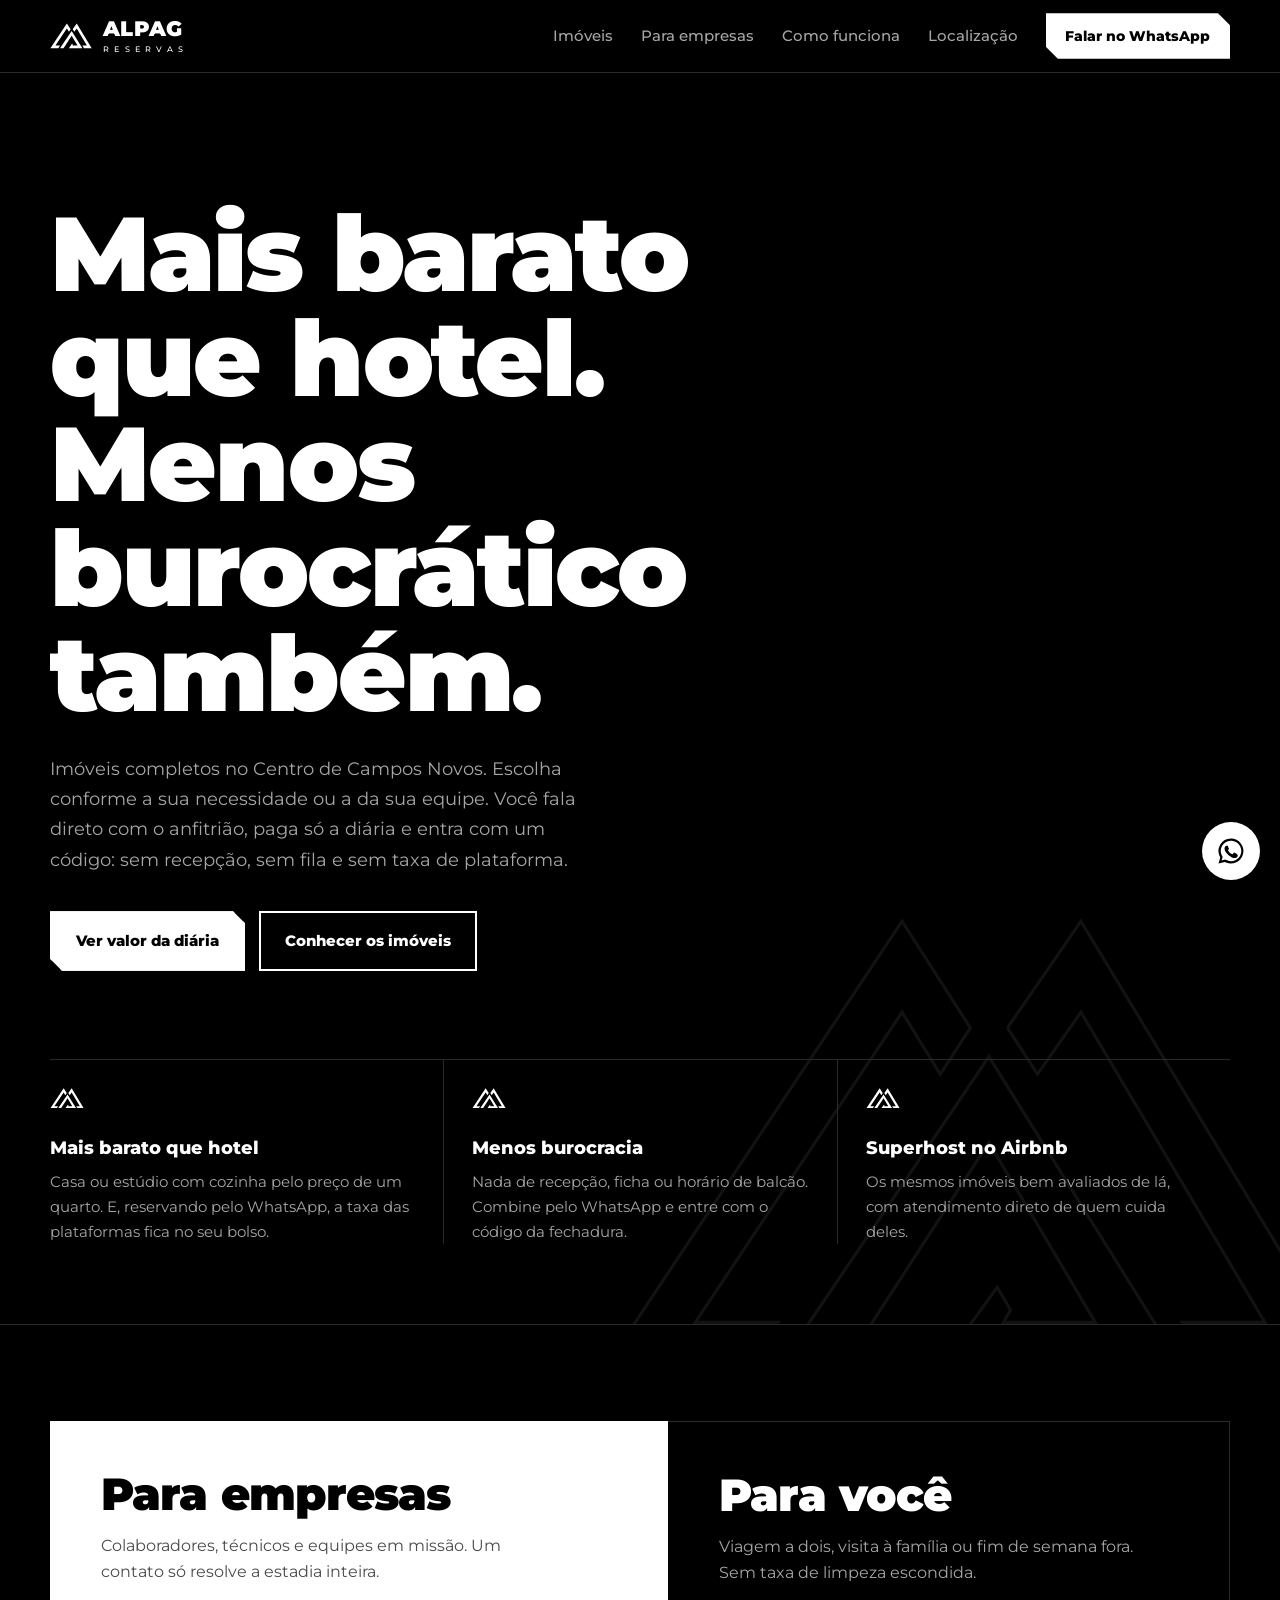
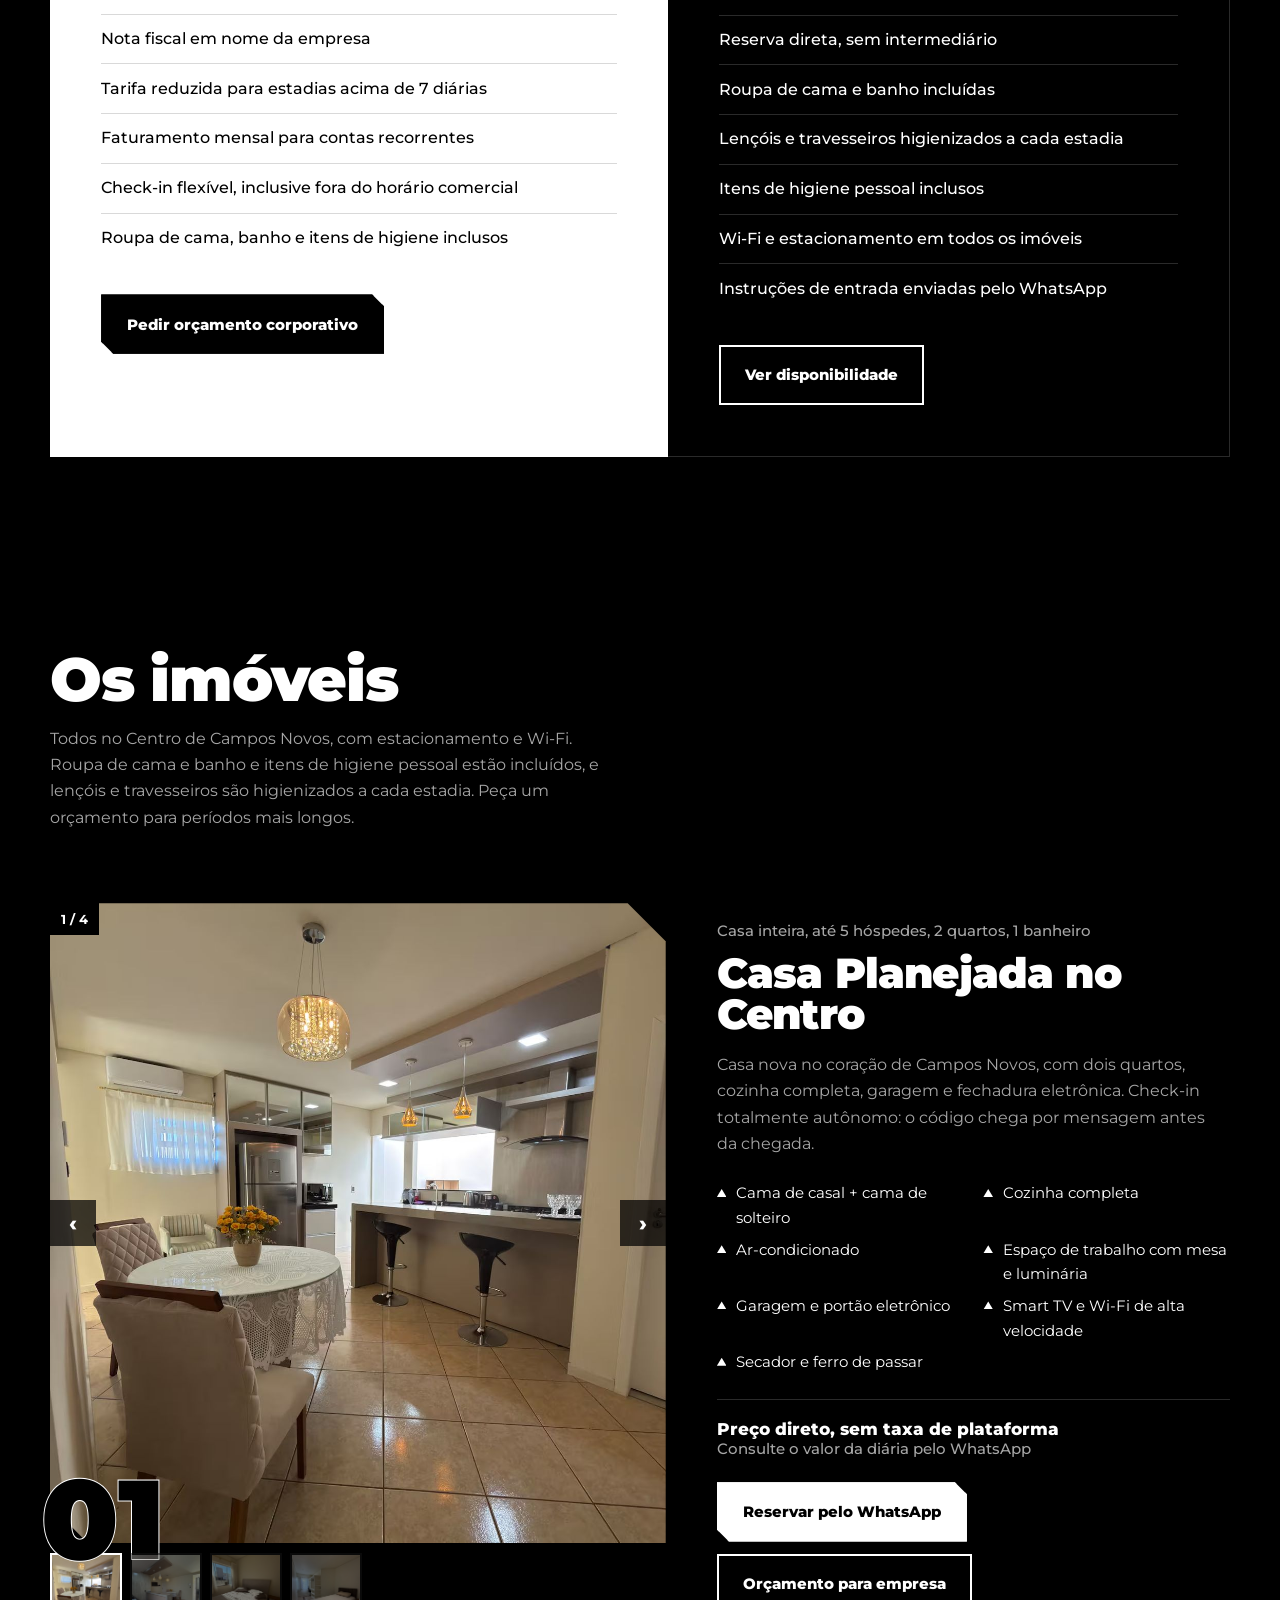
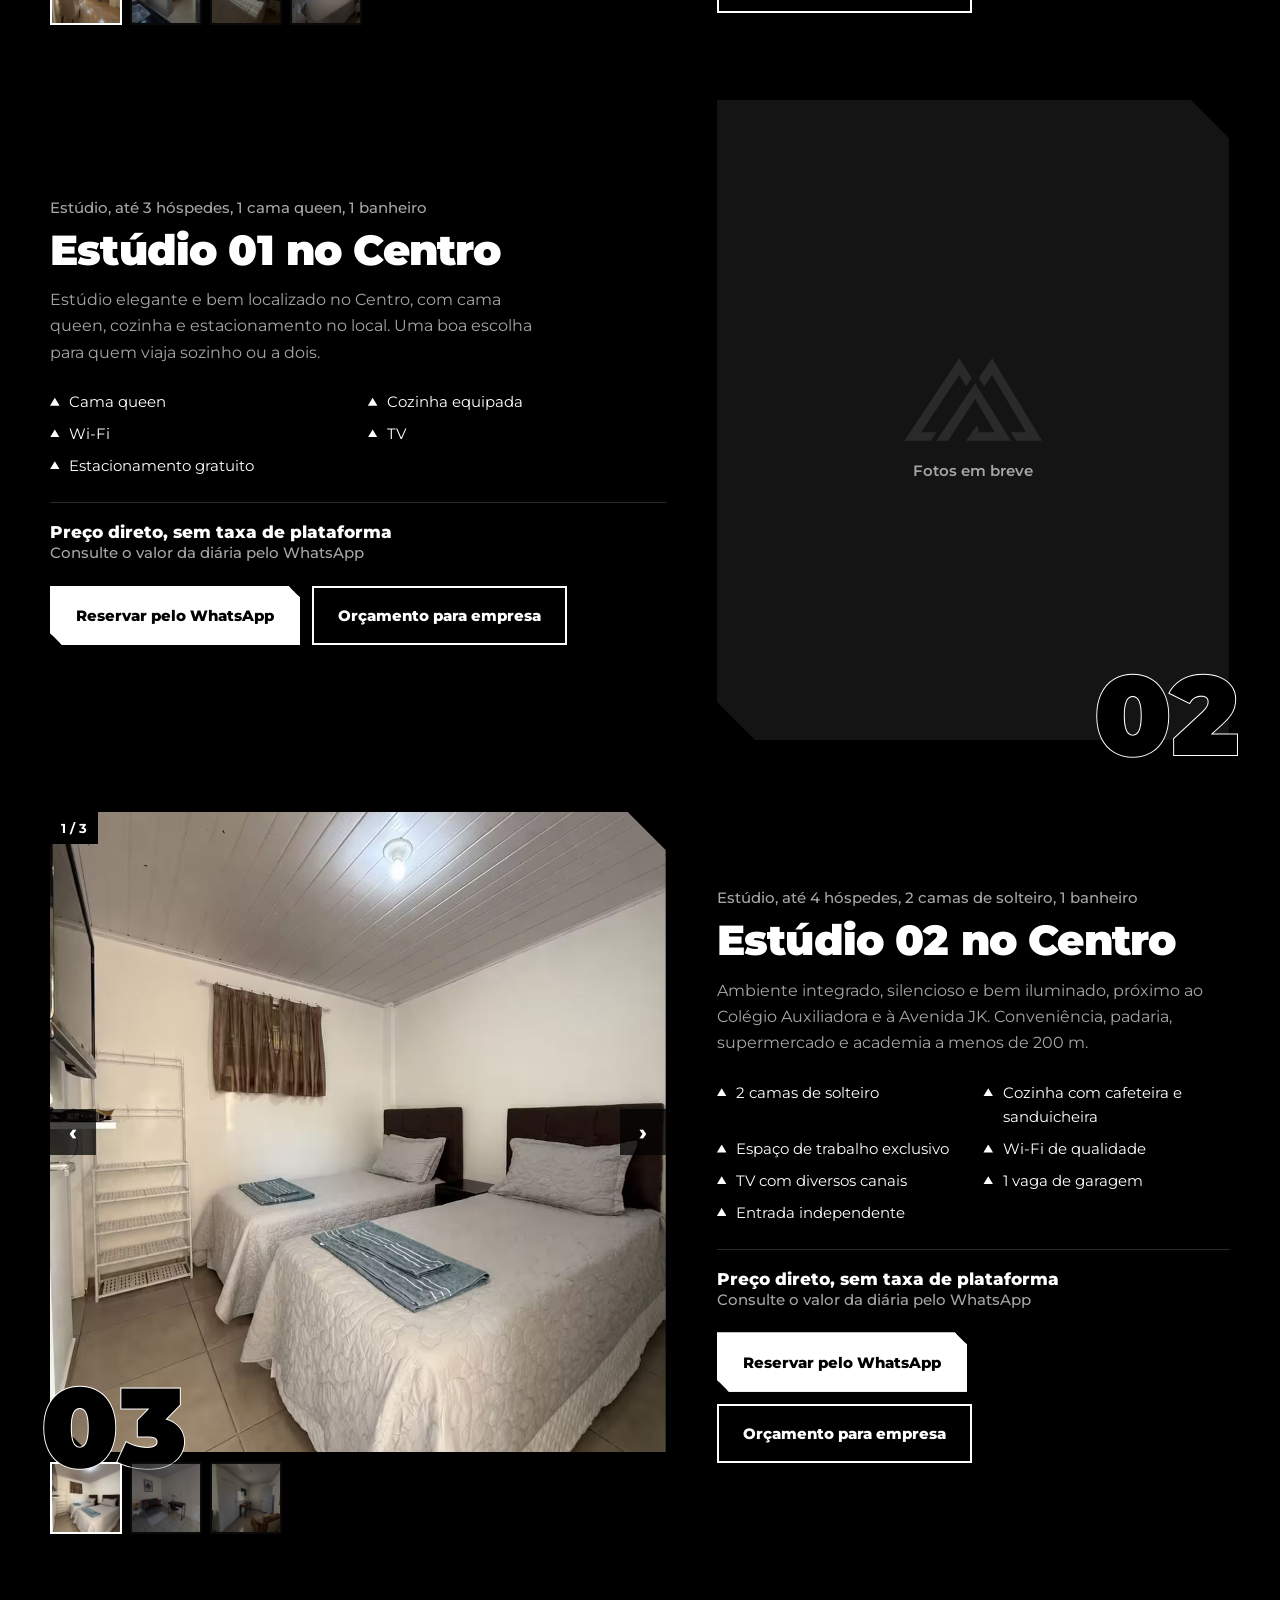
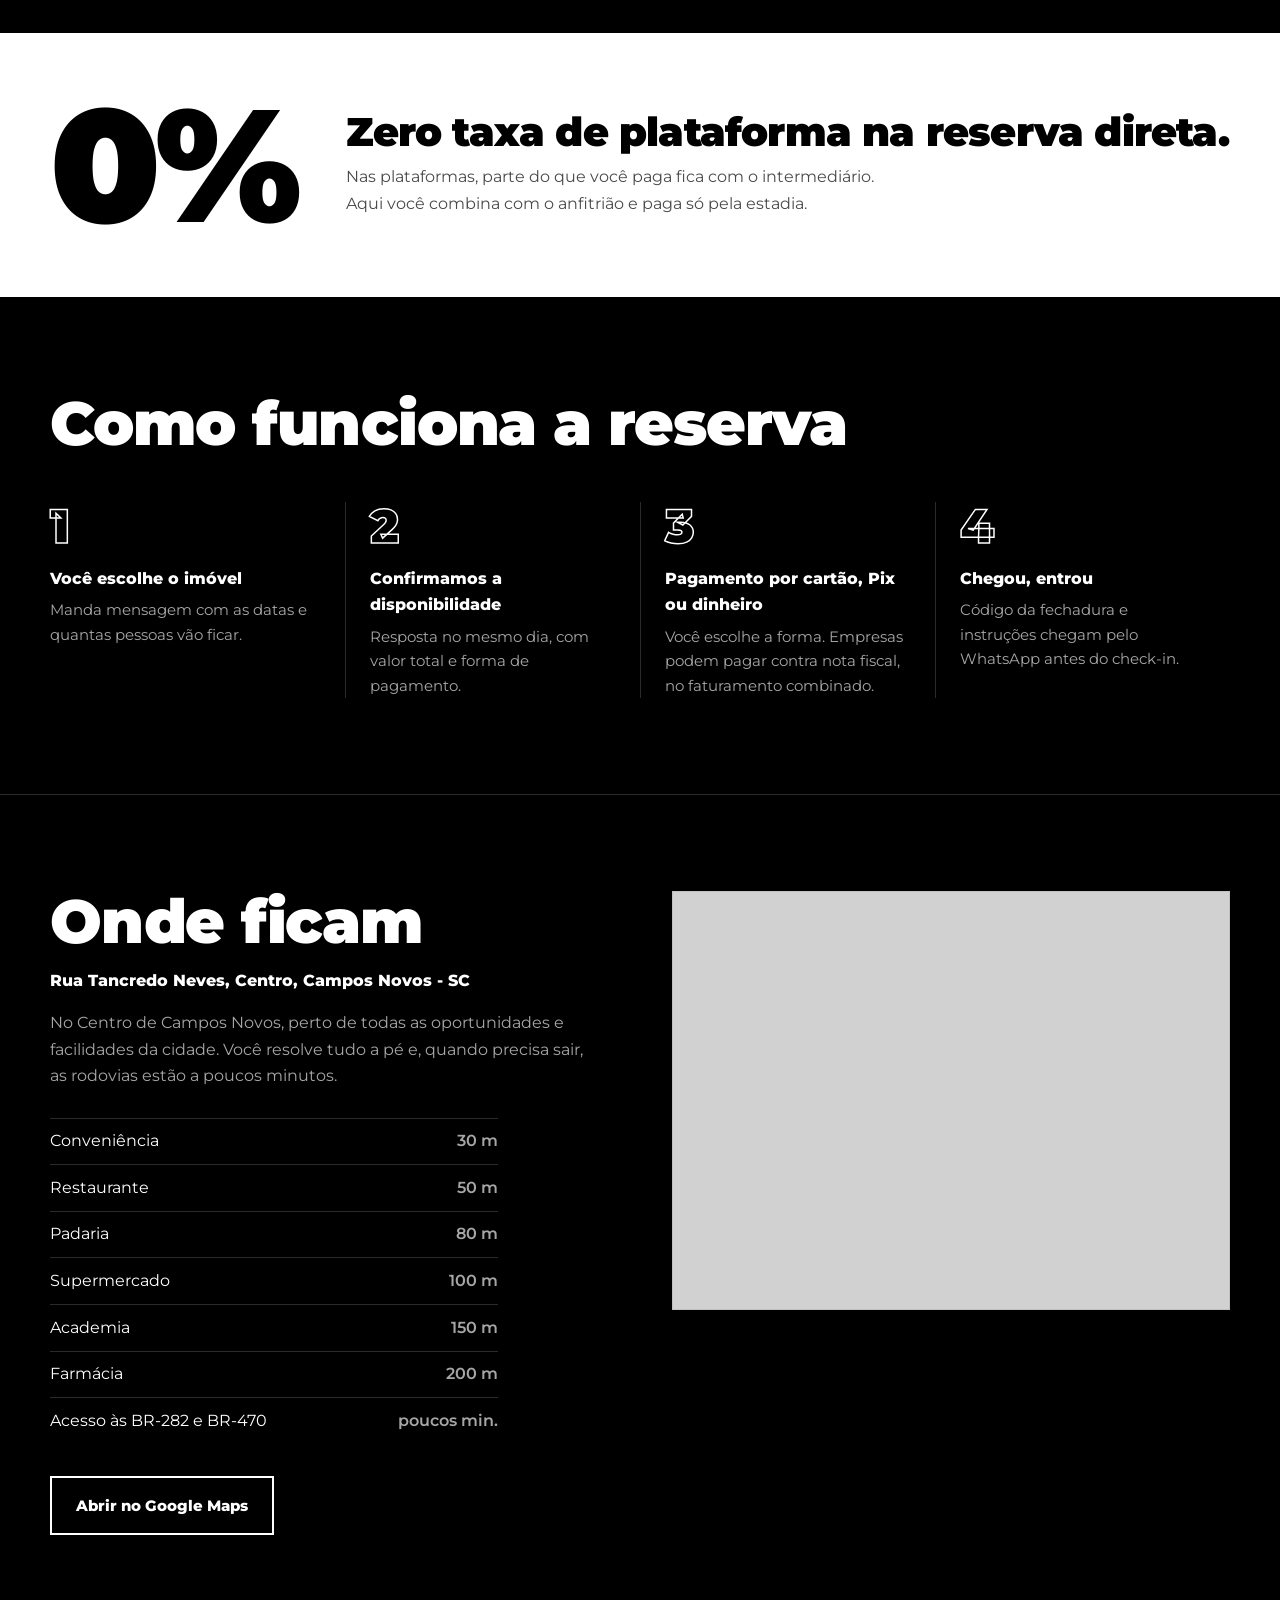
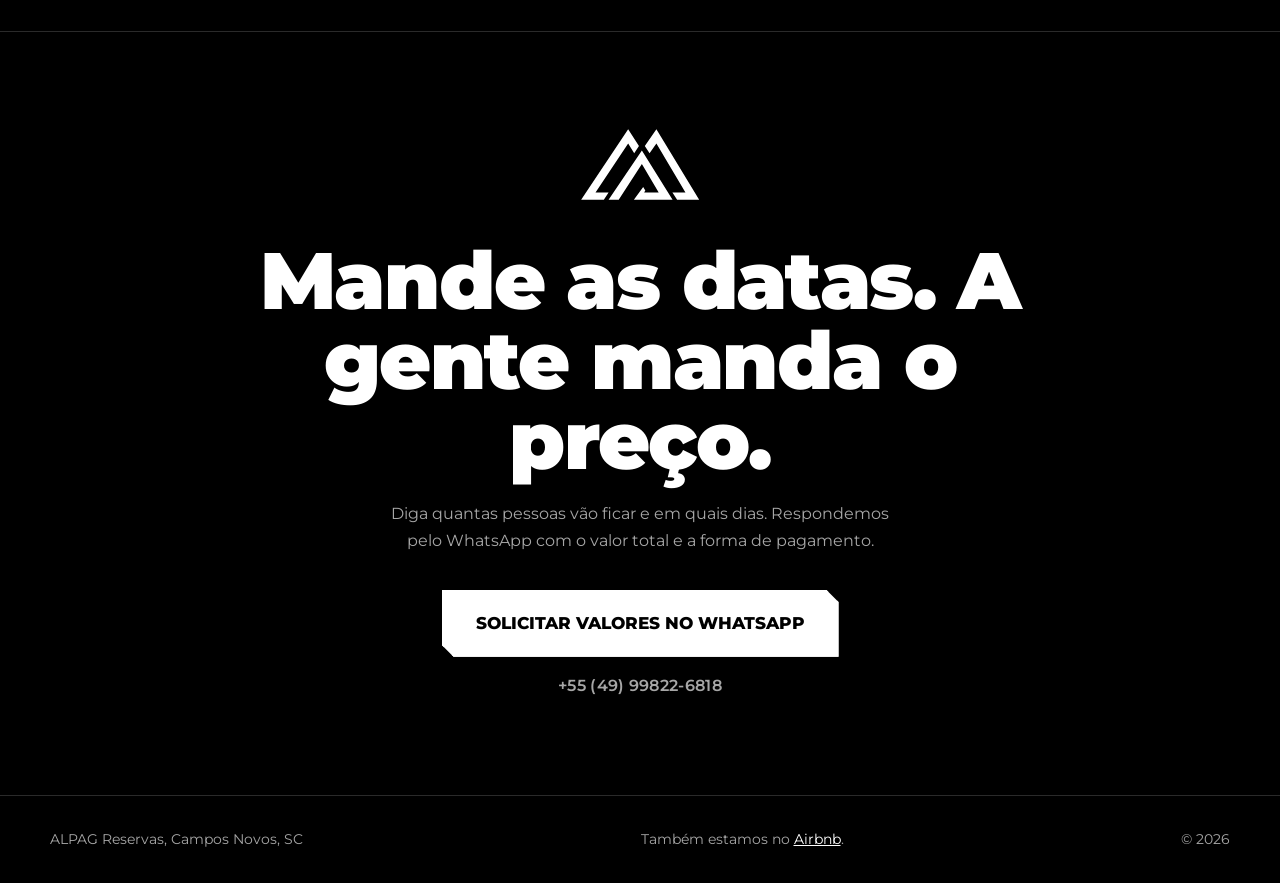
==== index.html @ cd8a4f5e "Update index.html" ====
<!DOCTYPE html>
<html lang="pt-BR">
<head>
<meta charset="UTF-8">
<meta name="viewport" content="width=device-width, initial-scale=1.0">
<meta name="theme-color" content="#000000">
<title>ALPAG Reservas — hospedagem por diária em Campos Novos, SC</title>
<meta name="description" content="Imóveis completos no Centro de Campos Novos, SC, para você ou sua equipe. Mais barato que hotel e sem burocracia: diária direto com o anfitrião, sem taxa de plataforma. Nota fiscal para empresas. Superhost no Airbnb.">
<link rel="icon" href="data:image/svg+xml,%3Csvg xmlns='http://www.w3.org/2000/svg' viewBox='240 230 750 460'%3E%3Crect x='240' y='230' width='750' height='460' fill='%23000'/%3E%3Cg fill='%23fff'%3E%3Cpolygon points='252,675 540,242 606,345 577,390 540,330 340,630 420,630 391,675'/%3E%3Cpolygon points='642,345 713,242 975,675 840,675 811,630 891,630 713,330 671,390'/%3E%3Cpolygon points='420,675 624,373 812,675 575,675 632,596 645,618 638,630 727,630 624,456 482,675'/%3E%3C/g%3E%3C/svg%3E">
<link rel="preconnect" href="https://fonts.googleapis.com">
<link rel="preconnect" href="https://fonts.gstatic.com" crossorigin>
<link href="https://fonts.googleapis.com/css2?family=Montserrat:wght@400;500;600;800;900&display=swap" rel="stylesheet">

<script>
/* =====================================================================
   EDITE AQUI — é só isso que você precisa mudar no dia a dia
   ===================================================================== */
const CONFIG = {
  nome: "ALPAG Reservas",
  cidade: "Campos Novos, SC",
  endereco: "Rua Tancredo Neves, Centro, Campos Novos - SC", // usado no mapa e no texto de localização
  whatsapp: "5549998226818",              // só números, com DDI 55 e DDD
  airbnb: "https://www.airbnb.com.br/users/profile/1545907059866512621",   // seu perfil de anfitrião
  booking: "",                            // cole aqui o link da Booking (fica oculto se vazio)
};

// preco: coloque o valor da diária em R$ (ex.: 180). Se deixar null, o site mostra "Consulte valores".
// fotos: lista de imagens da galeria (a primeira é a de capa). Ficam na pasta "fotos", ao lado do index.html.
const IMOVEIS = [
  {
    nome: "Casa Planejada no Centro",
    tipo: "Casa inteira",
    hospedes: 5,
    quartos: "2 quartos, 1 banheiro",
    preco: null,
    airbnb: "https://www.airbnb.com.br/rooms/1622042061950090312",
    resumo: "Casa nova no coração de Campos Novos, com dois quartos, cozinha completa, garagem e fechadura eletrônica. Check-in totalmente autônomo: o código chega por mensagem antes da chegada.",
    itens: ["Cama de casal + cama de solteiro", "Cozinha completa", "Ar-condicionado", "Espaço de trabalho com mesa e luminária", "Garagem e portão eletrônico", "Smart TV e Wi-Fi de alta velocidade", "Secador e ferro de passar"],
    fotos: ["fotos/casa-sala-cozinha.jpg", "fotos/casa-balcao.jpg", "fotos/casa-quarto-casal.jpg", "fotos/casa-quarto-solteiro.jpg"],
  },
  {
    nome: "Estúdio 01 no Centro",
    tipo: "Estúdio",
    hospedes: 3,
    quartos: "1 cama queen, 1 banheiro",
    preco: null,
    airbnb: "https://www.airbnb.com.br/rooms/1745908216322106180",
    resumo: "Estúdio elegante e bem localizado no Centro, com cama queen, cozinha e estacionamento no local. Uma boa escolha para quem viaja sozinho ou a dois.",
    itens: ["Cama queen", "Cozinha equipada", "Wi-Fi", "TV", "Estacionamento gratuito"],
    fotos: [], // sem fotos por enquanto: aparece a logo no lugar. Ex.: ["fotos/estudio-01-quarto.jpg"]
  },
  {
    nome: "Estúdio 02 no Centro",
    tipo: "Estúdio",
    hospedes: 4,
    quartos: "2 camas de solteiro, 1 banheiro",
    preco: null,
    airbnb: "https://www.airbnb.com.br/rooms/1545924111350423313",
    resumo: "Ambiente integrado, silencioso e bem iluminado, próximo ao Colégio Auxiliadora e à Avenida JK. Conveniência, padaria, supermercado e academia a menos de 200 m.",
    itens: ["2 camas de solteiro", "Cozinha com cafeteira e sanduicheira", "Espaço de trabalho exclusivo", "Wi-Fi de qualidade", "TV com diversos canais", "1 vaga de garagem", "Entrada independente"],
    fotos: ["fotos/estudio-02-quarto.jpg", "fotos/estudio-02-trabalho.jpg", "fotos/estudio-02-entrada.jpg"],
  },
];
/* ===================================================================== */
</script>

<style>
  :root {
    --black: #000000;
    --white: #FFFFFF;
    --smoke: #A6A6A6;   /* texto secundário */
    --graphite: #2A2A2A; /* linhas e divisórias */
    --ash: #141414;      /* superfícies elevadas */
    --font: "Montserrat", "Helvetica Neue", Arial, sans-serif;
  }

  * { box-sizing: border-box; margin: 0; padding: 0; }
  html { scroll-behavior: smooth; }
  @media (prefers-reduced-motion: reduce) { html { scroll-behavior: auto; } }

  body {
    font-family: var(--font);
    color: var(--white);
    background: var(--black);
    line-height: 1.65;
    font-size: 1rem;
    -webkit-font-smoothing: antialiased;
  }
  img { display: block; max-width: 100%; }
  a { color: inherit; }
  a:focus-visible, button:focus-visible { outline: 3px solid var(--white); outline-offset: 4px; }

  .wrap { width: min(1180px, 100% - 2.5rem); margin-inline: auto; }

  h1, h2, h3 { font-weight: 900; line-height: 1; letter-spacing: -0.02em; }
  h2 { font-size: clamp(2.2rem, 5vw, 3.8rem); }

  /* A marca: montanhas da logo, sempre em SVG */
  .marca { fill: currentColor; }

  /* ---------- Cabeçalho ---------- */
  header {
    position: sticky; top: 0; z-index: 10;
    background: rgba(0,0,0,.88); backdrop-filter: blur(10px);
    border-bottom: 1px solid var(--graphite);
  }
  header .wrap { display: flex; align-items: center; justify-content: space-between; height: 72px; }
  .brand { display: flex; align-items: center; gap: .7rem; text-decoration: none; }
  .brand svg { width: 42px; height: auto; }
  .brand-texto { display: flex; flex-direction: column; line-height: 1; }
  .brand-texto b { font-weight: 900; font-size: 1.3rem; letter-spacing: .01em; }
  .brand-texto small { font-weight: 500; font-size: .52rem; letter-spacing: .62em; margin-top: .3rem; color: var(--white); }
  nav { display: flex; align-items: center; }
  nav a { text-decoration: none; margin-left: 1.75rem; font-weight: 500; font-size: .92rem; color: var(--smoke); }
  nav a:hover { color: var(--white); }
  @media (max-width: 760px) { nav a:not(.btn) { display: none; } }

  .btn {
    display: inline-block; padding: .95rem 1.5rem;
    background: var(--white); color: var(--black); text-decoration: none;
    font-weight: 800; font-size: .95rem; border: 2px solid var(--white); cursor: pointer;
    clip-path: polygon(0 0, calc(100% - 12px) 0, 100% 12px, 100% 100%, 12px 100%, 0 calc(100% - 12px));
  }
  .btn:hover { background: var(--black); color: var(--white); }
  .btn.ghost { background: transparent; color: var(--white); clip-path: none; }
  .btn.ghost:hover { background: var(--white); color: var(--black); }
  header nav .btn { padding: .6rem 1.1rem; font-size: .85rem; }

  /* ---------- Herói ---------- */
  .hero { position: relative; overflow: hidden; border-bottom: 1px solid var(--graphite); }
  .hero .wrap { position: relative; padding: clamp(4rem, 10vw, 8rem) 0 clamp(3rem, 7vw, 5rem); }
  .hero-montanha {
    position: absolute; right: -6%; bottom: -4%; width: min(62vw, 760px);
    color: var(--white); opacity: .07; pointer-events: none;
  }
  .hero-montanha polygon { fill: none; stroke: currentColor; stroke-width: 3; }
  .hero h1 { font-size: clamp(2.9rem, 8.2vw, 6.6rem); max-width: 11ch; position: relative; }
  .hero-sub { margin-top: 1.75rem; max-width: 44ch; font-size: 1.15rem; color: var(--smoke); position: relative; }
  .hero-acoes { display: flex; gap: .9rem; flex-wrap: wrap; margin-top: 2.25rem; position: relative; }

  /* Os três motivos, cada um uma montanha */
  .motivos { display: grid; grid-template-columns: repeat(3, 1fr); margin-top: clamp(3.5rem, 7vw, 5.5rem); border-top: 1px solid var(--graphite); position: relative; }
  .motivo { padding: 1.75rem 1.75rem 0 0; }
  .motivo + .motivo { padding-left: 1.75rem; border-left: 1px solid var(--graphite); }
  .motivo svg { width: 34px; margin-bottom: 1rem; }
  .motivo strong { display: block; font-weight: 800; font-size: 1.15rem; margin-bottom: .35rem; }
  .motivo p { color: var(--smoke); font-size: .95rem; }
  @media (max-width: 760px) {
    .motivos { grid-template-columns: 1fr; }
    .motivo, .motivo + .motivo { padding: 1.5rem 0; border-left: 0; }
    .motivo + .motivo { border-top: 1px solid var(--graphite); }
  }

  /* Animação única: a montanha se desenha ao abrir a página */
  @media (prefers-reduced-motion: no-preference) {
    .hero-montanha polygon { stroke-dasharray: 2600; stroke-dashoffset: 2600; animation: desenhar 2.4s cubic-bezier(.6,.1,.3,1) .2s forwards; }
    .hero-montanha polygon:nth-child(2) { animation-delay: .45s; }
    .hero-montanha polygon:nth-child(3) { animation-delay: .7s; }
  }
  @keyframes desenhar { to { stroke-dashoffset: 0; } }

  /* ---------- Dois públicos: preto e branco, como a logo ---------- */
  .publicos-sec { padding: clamp(3.5rem, 8vw, 6rem) 0; }
  .publicos { display: grid; grid-template-columns: 1.1fr 1fr; }
  .publico { padding: clamp(2rem, 4vw, 3.25rem); }
  .publico h2 { font-size: clamp(1.9rem, 3.6vw, 2.8rem); margin-bottom: 1rem; }
  .publico > p { max-width: 40ch; }
  .publico ul { list-style: none; margin: 1.75rem 0 2rem; }
  .publico li { padding: .7rem 0; border-top: 1px solid; font-weight: 500; }
  .publico.empresa { background: var(--white); color: var(--black); }
  .publico.empresa > p { color: #4A4A4A; }
  .publico.empresa li { border-color: #D9D9D9; }
  .publico.empresa .btn { background: var(--black); color: var(--white); border-color: var(--black); }
  .publico.empresa .btn:hover { background: var(--white); color: var(--black); }
  .publico.pessoal { border: 1px solid var(--graphite); border-left: 0; }
  .publico.pessoal > p { color: var(--smoke); }
  .publico.pessoal li { border-color: var(--graphite); }
  @media (max-width: 860px) {
    .publicos { grid-template-columns: 1fr; }
    .publico.pessoal { border-left: 1px solid var(--graphite); border-top: 0; }
  }

  /* ---------- Imóveis ---------- */
  section { padding: clamp(3.5rem, 8vw, 6rem) 0; }
  .cabeca { display: flex; justify-content: space-between; align-items: end; gap: 2rem; flex-wrap: wrap; }
  .intro { max-width: 50ch; color: var(--smoke); margin-top: 1rem; }

  .imovel {
    display: grid; grid-template-columns: 1.2fr 1fr; gap: clamp(1.75rem, 4vw, 3.5rem);
    align-items: center; margin-top: clamp(3rem, 6vw, 4.5rem);
  }
  .imovel:nth-child(even) .galeria { order: 2; }
  .galeria { position: relative; }
  .foto-principal { position: relative; }
  .foto-principal img {
    width: 100%; aspect-ratio: 4/5; max-height: 640px; object-fit: cover; background: var(--ash);
    clip-path: polygon(0 0, calc(100% - 38px) 0, 100% 38px, 100% 100%, 38px 100%, 0 calc(100% - 38px));
  }
  .sem-foto {
    aspect-ratio: 4/5; max-height: 640px; background: var(--ash); color: var(--graphite);
    display: grid; place-content: center; justify-items: center; gap: 1rem;
    clip-path: polygon(0 0, calc(100% - 38px) 0, 100% 38px, 100% 100%, 38px 100%, 0 calc(100% - 38px));
  }
  .sem-foto svg { width: 45%; min-width: 140px; }
  .sem-foto span { color: var(--smoke); font-weight: 600; font-size: .95rem; }
  .seta {
    position: absolute; top: 50%; transform: translateY(-50%);
    width: 46px; height: 46px; border: 0; cursor: pointer;
    background: rgba(0,0,0,.72); color: var(--white); font: 800 1.4rem/1 var(--font);
    display: grid; place-items: center;
  }
  .seta:hover { background: var(--white); color: var(--black); }
  .seta.ant { left: 0; }
  .seta.prox { right: 0; }
  .contador {
    position: absolute; top: 0; left: 0; padding: .35rem .7rem;
    background: var(--black); color: var(--white); font-weight: 700; font-size: .8rem;
  }
  .miniaturas { display: flex; gap: .5rem; margin-top: .6rem; overflow-x: auto; padding-bottom: .2rem; }
  .miniaturas button {
    flex: 0 0 72px; height: 72px; padding: 0; border: 2px solid transparent; background: var(--ash);
    cursor: pointer; opacity: .5;
  }
  .miniaturas button:hover { opacity: .85; }
  .miniaturas button[aria-current="true"] { border-color: var(--white); opacity: 1; }
  .miniaturas img { width: 100%; height: 100%; object-fit: cover; }
  .galeria .num {
    position: absolute; left: -.08em; bottom: -.28em; font-weight: 900; line-height: 1; pointer-events: none;
    font-size: clamp(4rem, 9vw, 7rem); color: var(--black);
    -webkit-text-stroke: 2px var(--white); paint-order: stroke fill;
  }
  .imovel:nth-child(even) .galeria .num { left: auto; right: -.08em; }

  .imovel .meta { color: var(--smoke); font-weight: 500; font-size: .95rem; margin-bottom: .6rem; }
  .imovel h3 { font-size: clamp(1.9rem, 3.4vw, 2.6rem); }
  .imovel .resumo { margin-top: 1rem; color: var(--smoke); max-width: 46ch; }
  .itens { display: grid; grid-template-columns: 1fr 1fr; gap: .45rem 1.25rem; margin: 1.5rem 0; list-style: none; font-size: .93rem; }
  .itens li { padding-left: 1.2rem; position: relative; }
  .itens li::before {
    content: ""; position: absolute; left: 0; top: .5em; width: .6rem; height: .5rem; background: var(--white);
    clip-path: polygon(50% 0, 100% 100%, 0 100%);
  }
  .preco { font-weight: 900; font-size: 2.2rem; line-height: 1.1; padding-top: 1.25rem; border-top: 1px solid var(--graphite); }
  .preco small { font-size: .95rem; color: var(--smoke); font-weight: 500; }
  .preco .consulte { display: block; font-weight: 800; font-size: 1.05rem; color: var(--white); }
  .preco .consulte + small { display: block; margin-top: .2rem; }
  .acoes { display: flex; gap: .75rem; align-items: center; margin-top: 1.5rem; flex-wrap: wrap; }
  @media (max-width: 860px) {
    .imovel { grid-template-columns: 1fr; }
    .imovel:nth-child(even) .galeria { order: 0; }
    .imovel:nth-child(even) .galeria .num { right: auto; left: -.08em; }
  }
  @media (max-width: 480px) { .itens { grid-template-columns: 1fr; } }

  /* ---------- Faixa: sem taxa ---------- */
  .faixa { background: var(--white); color: var(--black); padding: clamp(2.5rem, 6vw, 4rem) 0; }
  .faixa .wrap { display: grid; grid-template-columns: auto 1fr; gap: clamp(1.5rem, 4vw, 3.5rem); align-items: center; }
  .faixa .grande { font-weight: 900; font-size: clamp(4rem, 13vw, 10rem); line-height: .85; letter-spacing: -0.04em; }
  .faixa h2 { font-size: clamp(1.6rem, 3.4vw, 2.5rem); }
  .faixa p { margin-top: .75rem; color: #4A4A4A; max-width: 48ch; }
  @media (max-width: 640px) { .faixa .wrap { grid-template-columns: 1fr; } }

  /* ---------- Como funciona (sequência real, por isso numerada) ---------- */
  #como-funciona { border-bottom: 1px solid var(--graphite); }
  .passos { display: grid; grid-template-columns: repeat(4, 1fr); margin-top: 3rem; counter-reset: passo; }
  .passo { counter-increment: passo; padding: 0 1.5rem 0 0; }
  .passo + .passo { padding-left: 1.5rem; border-left: 1px solid var(--graphite); }
  .passo::before { content: counter(passo); font-weight: 900; font-size: 3rem; line-height: 1; display: block; margin-bottom: 1rem; color: var(--black); -webkit-text-stroke: 1.5px var(--white); }
  .passo strong { display: block; font-weight: 800; margin-bottom: .4rem; }
  .passo p { color: var(--smoke); font-size: .93rem; }
  @media (max-width: 860px) {
    .passos { grid-template-columns: 1fr 1fr; gap: 2.25rem 0; }
    .passo:nth-child(3) { padding-left: 0; border-left: 0; }
  }
  @media (max-width: 480px) {
    .passos { grid-template-columns: 1fr; }
    .passo, .passo + .passo { padding: 0; border-left: 0; }
  }

  /* ---------- Localização ---------- */
  .localizacao { display: grid; grid-template-columns: 1fr 1fr; gap: clamp(2rem, 5vw, 4rem); align-items: start; }
  .endereco { margin-top: 1rem; font-weight: 800; }
  .perto { list-style: none; margin: 1.75rem 0 2rem; max-width: 28rem; }
  .perto li { display: flex; justify-content: space-between; padding: .6rem 0; border-top: 1px solid var(--graphite); }
  .perto li span:last-child { color: var(--smoke); font-weight: 600; }
  .mapa { width: 100%; aspect-ratio: 4/3; border: 1px solid var(--graphite); background: var(--ash); filter: grayscale(1) invert(.92) contrast(.9); }
  @media (max-width: 860px) { .localizacao { grid-template-columns: 1fr; } }

  /* ---------- Contato ---------- */
  .contato { border-top: 1px solid var(--graphite); text-align: center; position: relative; overflow: hidden; }
  .contato .marca-grande { width: 120px; margin: 0 auto 2rem; }
  .contato h2 { font-size: clamp(2.4rem, 6.5vw, 5rem); max-width: 14ch; margin-inline: auto; }
  .contato p { margin: 1.25rem auto 0; color: var(--smoke); max-width: 46ch; }
  .contato .btn { margin-top: 2.25rem; font-size: 1.05rem; padding: 1.1rem 2rem; }
  .contato .numero { display: block; margin-top: 1rem; color: var(--smoke); font-weight: 600; letter-spacing: .02em; }

  footer { padding: 2rem 0; color: var(--smoke); font-size: .88rem; border-top: 1px solid var(--graphite); }
  footer .wrap { display: flex; justify-content: space-between; flex-wrap: wrap; gap: .5rem 1.5rem; }
  footer a { color: var(--white); }

  /* Botão flutuante do WhatsApp */
  .zap-flutuante {
    position: fixed; right: 1.25rem; bottom: 1.25rem; z-index: 20;
    width: 58px; height: 58px; border-radius: 50%; background: var(--white);
    display: grid; place-items: center; box-shadow: 0 0 0 1px var(--black), 0 8px 24px rgba(0,0,0,.6);
  }
  .zap-flutuante svg { width: 30px; height: 30px; fill: var(--black); }
  .zap-flutuante:hover { background: #25D366; }
  .zap-flutuante:hover svg { fill: var(--white); }
</style>
</head>

<body>

<!-- Desenho da montanha da logo, reaproveitado em vários pontos -->
<svg width="0" height="0" style="position:absolute" aria-hidden="true">
  <defs>
    <g id="montanhas">
      <polygon points="252,675 540,242 606,345 577,390 540,330 340,630 420,630 391,675"/>
      <polygon points="642,345 713,242 975,675 840,675 811,630 891,630 713,330 671,390"/>
      <polygon points="420,675 624,373 812,675 575,675 632,596 645,618 638,630 727,630 624,456 482,675"/>
    </g>
  </defs>
</svg>

<header>
  <div class="wrap">
    <a class="brand" href="#" aria-label="ALPAG Reservas, voltar ao início">
      <svg class="marca" viewBox="245 235 735 445" aria-hidden="true"><use href="#montanhas"/></svg>
      <span class="brand-texto"><b>ALPAG</b><small>RESERVAS</small></span>
    </a>
    <nav>
      <a href="#imoveis">Imóveis</a>
      <a href="#empresas">Para empresas</a>
      <a href="#como-funciona">Como funciona</a>
      <a href="#localizacao">Localização</a>
      <a class="btn" data-zap>Falar no WhatsApp</a>
    </nav>
  </div>
</header>

<main>

  <div class="hero">
    <svg class="hero-montanha" viewBox="245 235 735 445" aria-hidden="true">
      <polygon points="252,675 540,242 606,345 577,390 540,330 340,630 420,630 391,675"/>
      <polygon points="642,345 713,242 975,675 840,675 811,630 891,630 713,330 671,390"/>
      <polygon points="420,675 624,373 812,675 575,675 632,596 645,618 638,630 727,630 624,456 482,675"/>
    </svg>
    <div class="wrap">
      <h1>Mais barato que hotel. Menos burocrático também.</h1>
      <p class="hero-sub">Imóveis completos no Centro de Campos Novos. Escolha conforme a sua necessidade ou a da sua equipe. Você fala direto com o anfitrião, paga só a diária e entra com um código: sem recepção, sem fila e sem taxa de plataforma.</p>
      <div class="hero-acoes">
        <a class="btn" data-zap data-msg="Olá! Quero saber o valor e a disponibilidade de uma diária.">Ver valor da diária</a>
        <a class="btn ghost" href="#imoveis">Conhecer os imóveis</a>
      </div>

      <div class="motivos">
        <div class="motivo">
          <svg class="marca" viewBox="245 235 735 445" aria-hidden="true"><use href="#montanhas"/></svg>
          <strong>Mais barato que hotel</strong>
          <p>Casa ou estúdio com cozinha pelo preço de um quarto. E, reservando pelo WhatsApp, a taxa das plataformas fica no seu bolso.</p>
        </div>
        <div class="motivo">
          <svg class="marca" viewBox="245 235 735 445" aria-hidden="true"><use href="#montanhas"/></svg>
          <strong>Menos burocracia</strong>
          <p>Nada de recepção, ficha ou horário de balcão. Combine pelo WhatsApp e entre com o código da fechadura.</p>
        </div>
        <div class="motivo">
          <svg class="marca" viewBox="245 235 735 445" aria-hidden="true"><use href="#montanhas"/></svg>
          <strong>Superhost no Airbnb</strong>
          <p>Os mesmos imóveis bem avaliados de lá, com atendimento direto de quem cuida deles.</p>
        </div>
      </div>
    </div>
  </div>

  <div class="publicos-sec">
    <div class="wrap publicos">
      <div class="publico empresa" id="empresas">
        <h2>Para empresas</h2>
        <p>Colaboradores, técnicos e equipes em missão. Um contato só resolve a estadia inteira.</p>
        <ul>
          <li>Nota fiscal em nome da empresa</li>
          <li>Tarifa reduzida para estadias acima de 7 diárias</li>
          <li>Faturamento mensal para contas recorrentes</li>
          <li>Check-in flexível, inclusive fora do horário comercial</li>
          <li>Roupa de cama, banho e itens de higiene inclusos</li>
        </ul>
        <a class="btn" data-zap data-msg="Olá! Sou de uma empresa e quero um orçamento para hospedagem de colaboradores.">Pedir orçamento corporativo</a>
      </div>
      <div class="publico pessoal">
        <h2>Para você</h2>
        <p>Viagem a dois, visita à família ou fim de semana fora. Sem taxa de limpeza escondida.</p>
        <ul>
          <li>Reserva direta, sem intermediário</li>
          <li>Roupa de cama e banho incluídas</li>
          <li>Lençóis e travesseiros higienizados a cada estadia</li>
          <li>Itens de higiene pessoal inclusos</li>
          <li>Wi-Fi e estacionamento em todos os imóveis</li>
          <li>Instruções de entrada enviadas pelo WhatsApp</li>
        </ul>
        <a class="btn ghost" data-zap data-msg="Olá! Quero saber a disponibilidade para uma estadia.">Ver disponibilidade</a>
      </div>
    </div>
  </div>

  <section id="imoveis">
    <div class="wrap">
      <div class="cabeca">
        <div>
          <h2>Os imóveis</h2>
          <p class="intro">Todos no Centro de Campos Novos, com estacionamento e Wi-Fi. Roupa de cama e banho e itens de higiene pessoal estão incluídos, e lençóis e travesseiros são higienizados a cada estadia. Peça um orçamento para períodos mais longos.</p>
        </div>
      </div>
      <div id="lista-imoveis"></div>
    </div>
  </section>

  <div class="faixa">
    <div class="wrap">
      <span class="grande" aria-hidden="true">0%</span>
      <div>
        <h2>Zero taxa de plataforma na reserva direta.</h2>
        <p>Nas plataformas, parte do que você paga fica com o intermediário. Aqui você combina com o anfitrião e paga só pela estadia.</p>
      </div>
    </div>
  </div>

  <section id="como-funciona">
    <div class="wrap">
      <h2>Como funciona a reserva</h2>
      <div class="passos">
        <div class="passo"><strong>Você escolhe o imóvel</strong><p>Manda mensagem com as datas e quantas pessoas vão ficar.</p></div>
        <div class="passo"><strong>Confirmamos a disponibilidade</strong><p>Resposta no mesmo dia, com valor total e forma de pagamento.</p></div>
        <div class="passo"><strong>Pagamento por cartão, Pix ou dinheiro</strong><p>Você escolhe a forma. Empresas podem pagar contra nota fiscal, no faturamento combinado.</p></div>
        <div class="passo"><strong>Chegou, entrou</strong><p>Código da fechadura e instruções chegam pelo WhatsApp antes do check-in.</p></div>
      </div>
    </div>
  </section>

  <section id="localizacao">
    <div class="wrap localizacao">
      <div>
        <h2>Onde ficam</h2>
        <p class="endereco" data-endereco></p>
        <p class="intro">No Centro de Campos Novos, perto de todas as oportunidades e facilidades da cidade. Você resolve tudo a pé e, quando precisa sair, as rodovias estão a poucos minutos.</p>
        <ul class="perto">
          <li><span>Conveniência</span><span>30 m</span></li>
          <li><span>Restaurante</span><span>50 m</span></li>
          <li><span>Padaria</span><span>80 m</span></li>
          <li><span>Supermercado</span><span>100 m</span></li>
          <li><span>Academia</span><span>150 m</span></li>
          <li><span>Farmácia</span><span>200 m</span></li>
          <li><span>Acesso às BR-282 e BR-470</span><span>poucos min.</span></li>
        </ul>
        <a class="btn ghost" data-maps target="_blank" rel="noopener">Abrir no Google Maps</a>
      </div>
      <iframe class="mapa" data-mapa title="Mapa da localização" loading="lazy" allowfullscreen referrerpolicy="no-referrer-when-downgrade"></iframe>
    </div>
  </section>

  <section class="contato" id="contato">
    <div class="wrap">
      <svg class="marca marca-grande" viewBox="245 235 735 445" aria-hidden="true"><use href="#montanhas"/></svg>
      <h2>Mande as datas. A gente manda o preço.</h2>
      <p>Diga quantas pessoas vão ficar e em quais dias. Respondemos pelo WhatsApp com o valor total e a forma de pagamento.</p>
      <a class="btn" data-zap>SOLICITAR VALORES NO WHATSAPP</a>
      <span class="numero" data-zap-numero></span>
    </div>
  </section>

</main>

<footer>
  <div class="wrap">
    <span><span data-nome></span>, <span data-cidade></span></span>
    <span class="plataformas">Também estamos no <a data-airbnb target="_blank" rel="noopener">Airbnb</a><span data-booking-wrap> e na <a data-booking target="_blank" rel="noopener">Booking</a></span>.</span>
    <span>© <span id="ano"></span></span>
  </div>
</footer>

<a class="zap-flutuante" data-zap aria-label="Falar no WhatsApp">
  <svg viewBox="0 0 24 24"><path d="M12 2a10 10 0 0 0-8.6 15.1L2 22l5-1.3A10 10 0 1 0 12 2zm0 18.2a8.2 8.2 0 0 1-4.2-1.2l-.3-.2-3 .8.8-2.9-.2-.3A8.2 8.2 0 1 1 12 20.2zm4.5-6.1c-.2-.1-1.5-.7-1.7-.8s-.4-.1-.6.1-.6.8-.8 1-.3.2-.5.1a6.7 6.7 0 0 1-3.3-2.9c-.3-.4.2-.4.7-1.3.1-.2 0-.3 0-.4l-.8-1.8c-.2-.5-.4-.4-.6-.4h-.5a1 1 0 0 0-.7.3 3 3 0 0 0-.9 2.2 5.2 5.2 0 0 0 1.1 2.7 11.8 11.8 0 0 0 4.5 4c1.7.7 2.3.8 3.1.6a2.6 2.6 0 0 0 1.7-1.2 2 2 0 0 0 .2-1.2c-.1-.1-.3-.2-.5-.3z"/></svg>
</a>

<script>
  // Monta o link do WhatsApp com mensagem pré-preenchida
  function linkZap(msg) {
    return "https://wa.me/" + CONFIG.whatsapp + "?text=" + encodeURIComponent(msg || "Olá! Vi o site e quero informações sobre hospedagem.");
  }

  // Preenche nome, cidade e contatos em todos os lugares marcados
  document.querySelectorAll("[data-nome]").forEach(el => el.textContent = CONFIG.nome);
  document.querySelectorAll("[data-cidade]").forEach(el => el.textContent = CONFIG.cidade);
  document.querySelector("[data-zap-numero]").textContent = "+" + CONFIG.whatsapp.replace(/^55(\d{2})(\d{5})(\d{4})$/, "55 ($1) $2-$3");
  document.getElementById("ano").textContent = new Date().getFullYear();
  document.querySelector("[data-endereco]").textContent = CONFIG.endereco;
  const enderecoUrl = encodeURIComponent(CONFIG.endereco);
  document.querySelector("[data-maps]").href = "https://www.google.com/maps/search/?api=1&query=" + enderecoUrl;
  document.querySelector("[data-mapa]").src = "https://www.google.com/maps?q=" + enderecoUrl + "&z=16&output=embed";
  document.querySelector("[data-airbnb]").href = CONFIG.airbnb;
  if (CONFIG.booking) { document.querySelector("[data-booking]").href = CONFIG.booking; }
  else { document.querySelector("[data-booking-wrap]").remove(); }

  // Gera um bloco para cada imóvel da lista
  const lista = document.getElementById("lista-imoveis");
  IMOVEIS.forEach((im, i) => {
    const el = document.createElement("article");
    el.className = "imovel";
    el.innerHTML = `
      <div class="galeria">
        <div class="foto-principal">
          ${im.fotos.length
            ? `<img src="${im.fotos[0]}" alt="${im.nome}, foto 1" loading="lazy">`
            : `<div class="sem-foto"><svg class="marca" viewBox="245 235 735 445" aria-hidden="true"><use href="#montanhas"/></svg><span>Fotos em breve</span></div>`}
          ${im.fotos.length > 1 ? `
            <span class="contador">1 / ${im.fotos.length}</span>
            <button class="seta ant" type="button" aria-label="Foto anterior">‹</button>
            <button class="seta prox" type="button" aria-label="Próxima foto">›</button>` : ""}
          <span class="num" aria-hidden="true">${String(i + 1).padStart(2, "0")}</span>
        </div>
        ${im.fotos.length > 1 ? `<div class="miniaturas">${im.fotos.map((f, n) =>
          `<button type="button" aria-label="Ver foto ${n + 1}" aria-current="${n === 0}"><img src="${f}" alt="" loading="lazy"></button>`).join("")}</div>` : ""}
      </div>
      <div>
        <p class="meta">${im.tipo}, até ${im.hospedes} hóspedes, ${im.quartos}</p>
        <h3>${im.nome}</h3>
        <p class="resumo">${im.resumo}</p>
        <ul class="itens">${im.itens.map(t => `<li>${t}</li>`).join("")}</ul>
        <p class="preco">${im.preco
          ? `R$ ${im.preco} <small>por diária, sem taxa de plataforma</small>`
          : `<span class="consulte">Preço direto, sem taxa de plataforma</span><small>Consulte o valor da diária pelo WhatsApp</small>`}</p>
        <div class="acoes">
          <a class="btn" data-zap data-msg="Olá! Quero reservar o ${im.nome}. Poderia me passar a disponibilidade?">Reservar pelo WhatsApp</a>
          <a class="btn ghost" data-zap data-msg="Olá! Sou de uma empresa e quero um orçamento para o ${im.nome} em estadia longa.">Orçamento para empresa</a>
        </div>
      </div>`;
    lista.appendChild(el);

    // Galeria: setas, miniaturas e deslizar o dedo no celular
    if (im.fotos.length > 1) {
      const principal = el.querySelector(".foto-principal img");
      const contador = el.querySelector(".contador");
      const minis = el.querySelectorAll(".miniaturas button");
      let atual = 0;
      const mostrar = n => {
        atual = (n + im.fotos.length) % im.fotos.length;
        principal.src = im.fotos[atual];
        principal.alt = `${im.nome}, foto ${atual + 1}`;
        contador.textContent = `${atual + 1} / ${im.fotos.length}`;
        minis.forEach((b, k) => b.setAttribute("aria-current", k === atual));
      };
      el.querySelector(".seta.ant").onclick = () => mostrar(atual - 1);
      el.querySelector(".seta.prox").onclick = () => mostrar(atual + 1);
      minis.forEach((b, k) => b.onclick = () => mostrar(k));
      let x0 = null;
      principal.addEventListener("touchstart", e => x0 = e.touches[0].clientX, { passive: true });
      principal.addEventListener("touchend", e => {
        if (x0 === null) return;
        const dx = e.changedTouches[0].clientX - x0;
        if (Math.abs(dx) > 40) mostrar(atual + (dx < 0 ? 1 : -1));
        x0 = null;
      });
    }
  });

  // Ativa todos os botões de WhatsApp (inclusive os gerados acima)
  document.querySelectorAll("[data-zap]").forEach(a => {
    a.href = linkZap(a.dataset.msg);
    a.target = "_blank";
    a.rel = "noopener";
  });
</script>

</body>
</html>
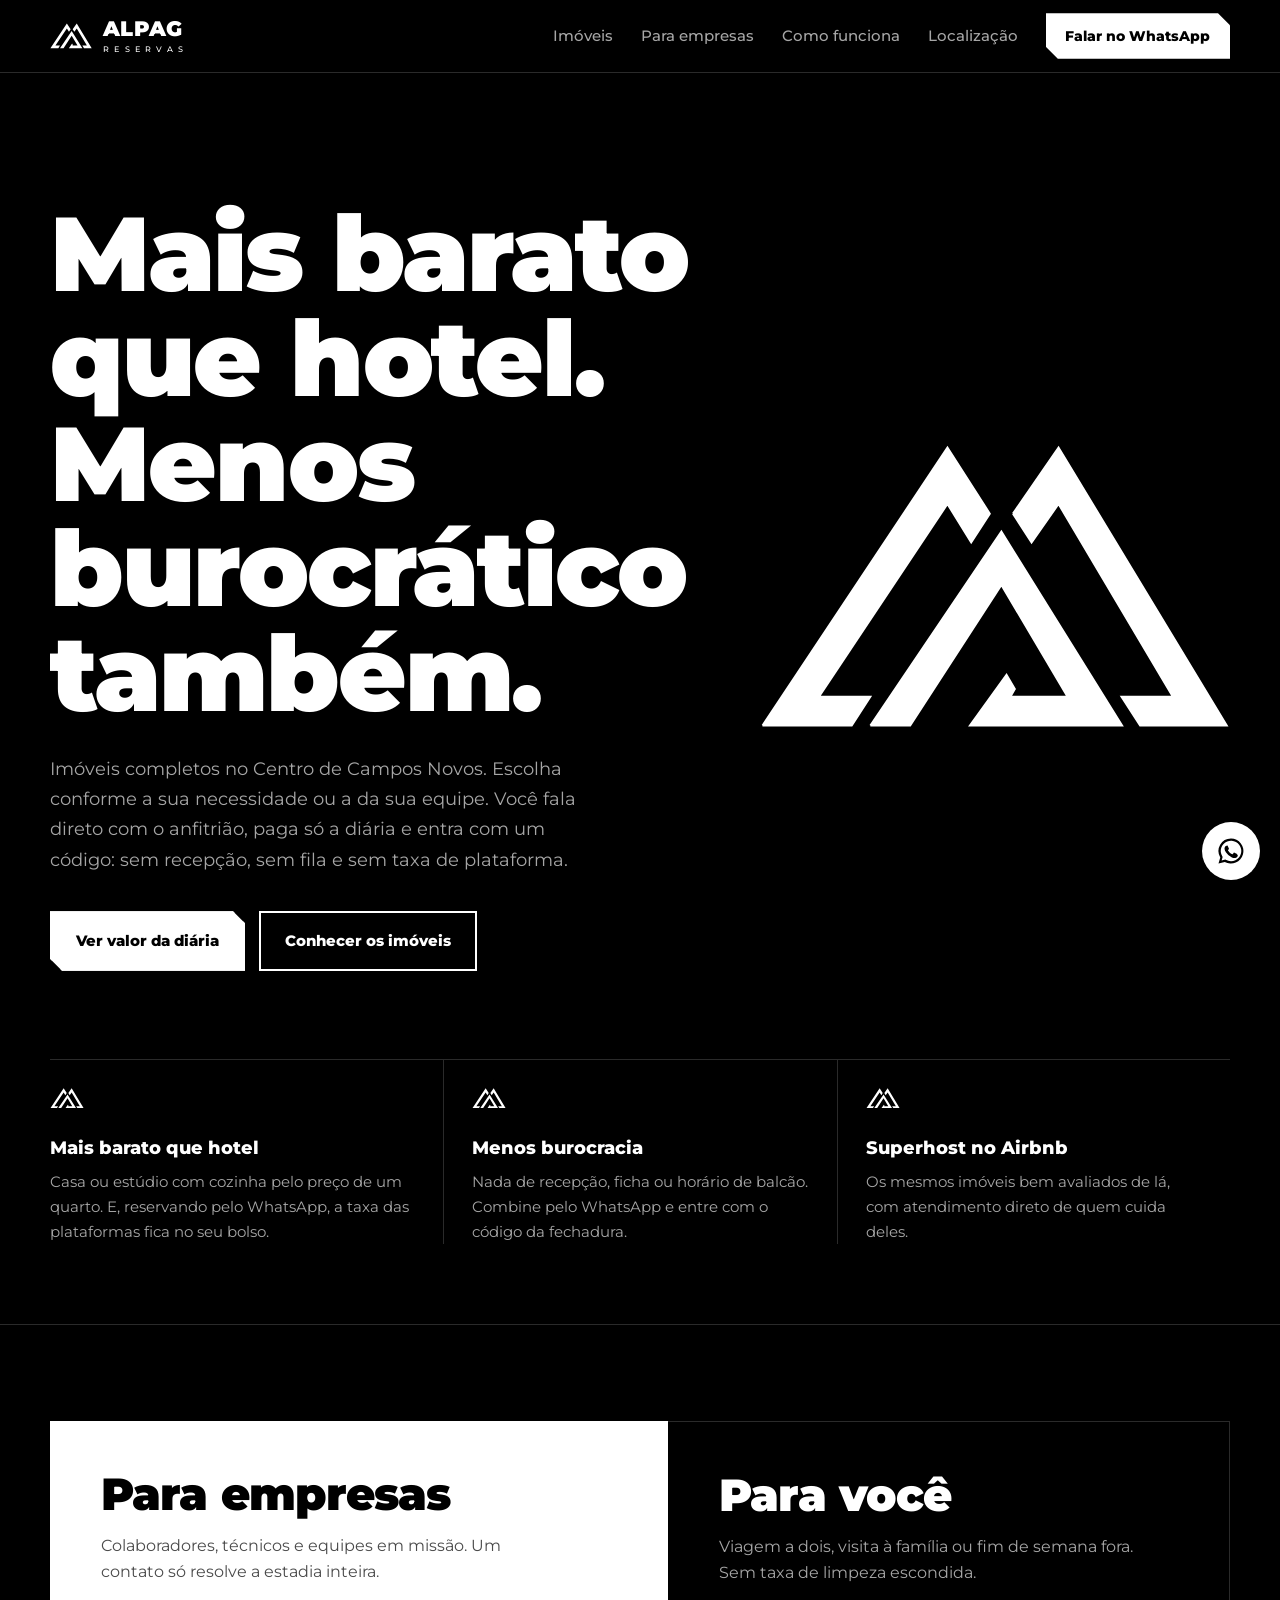
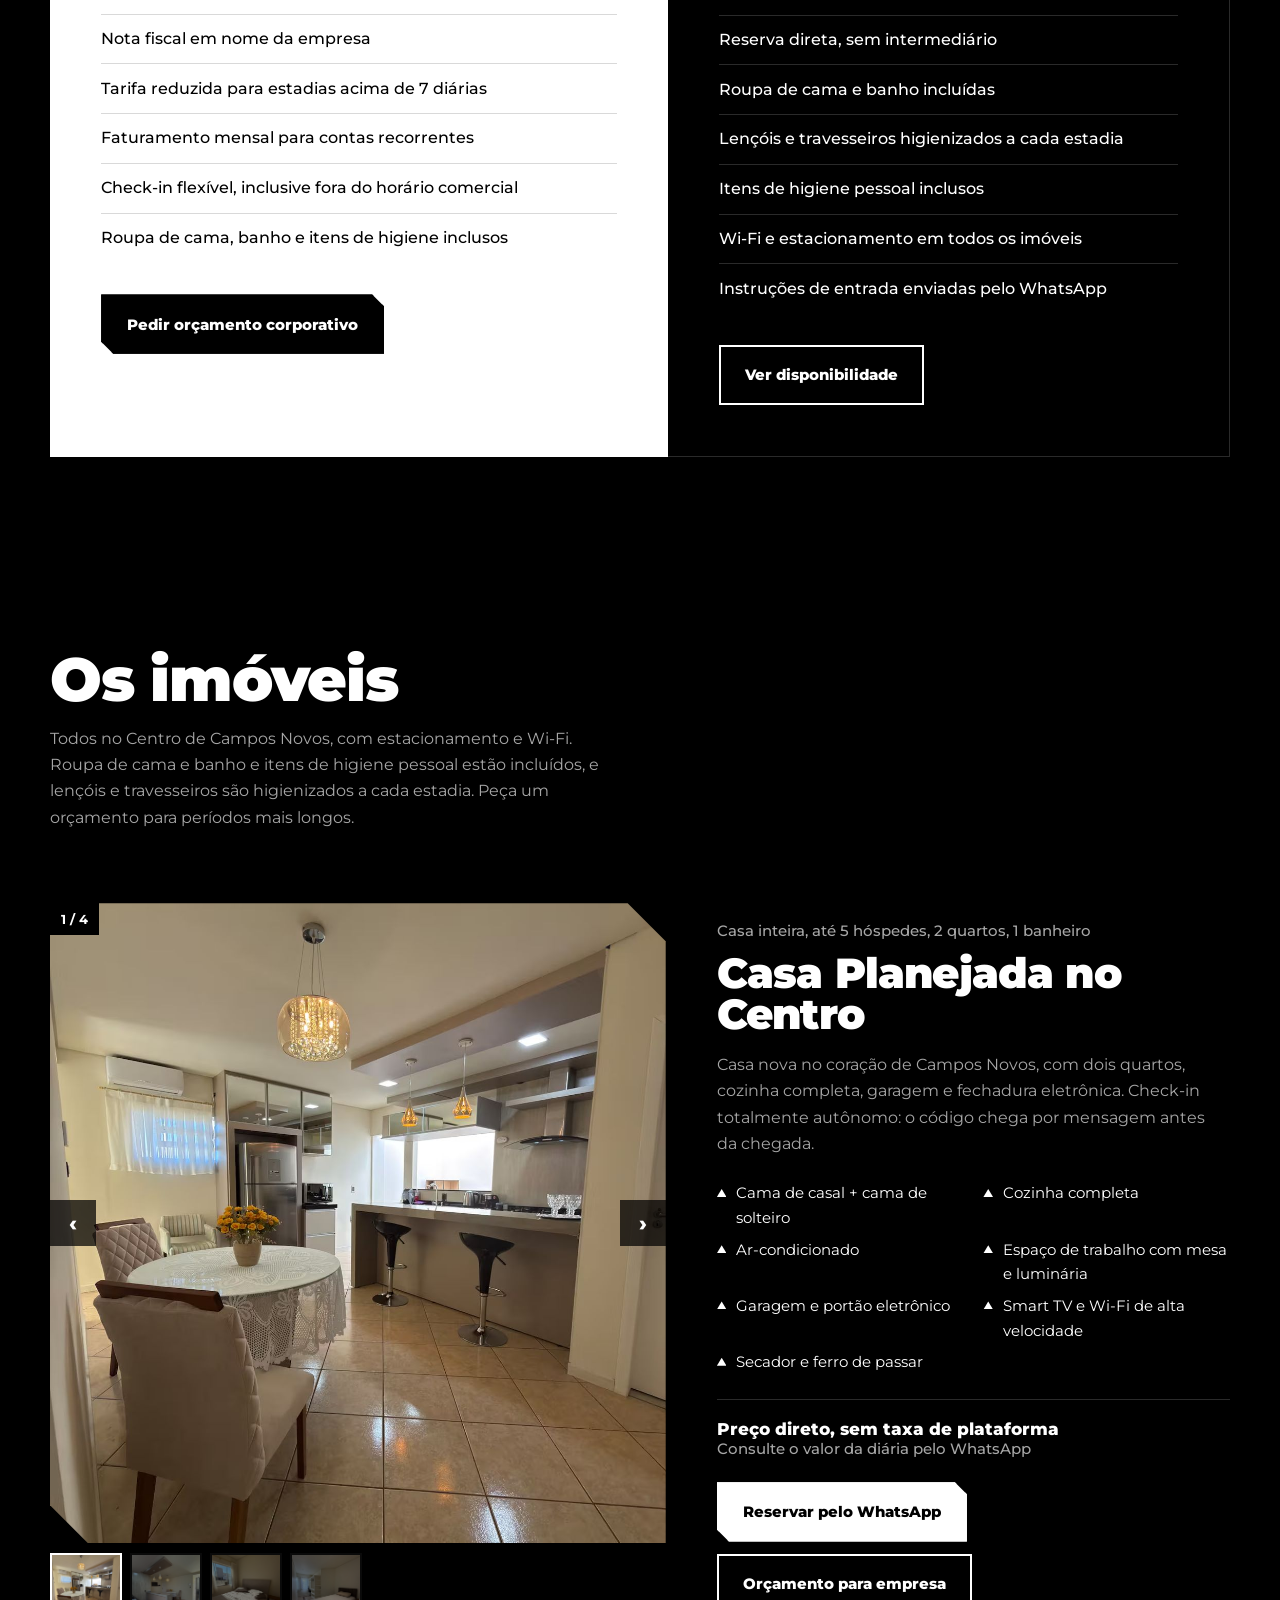
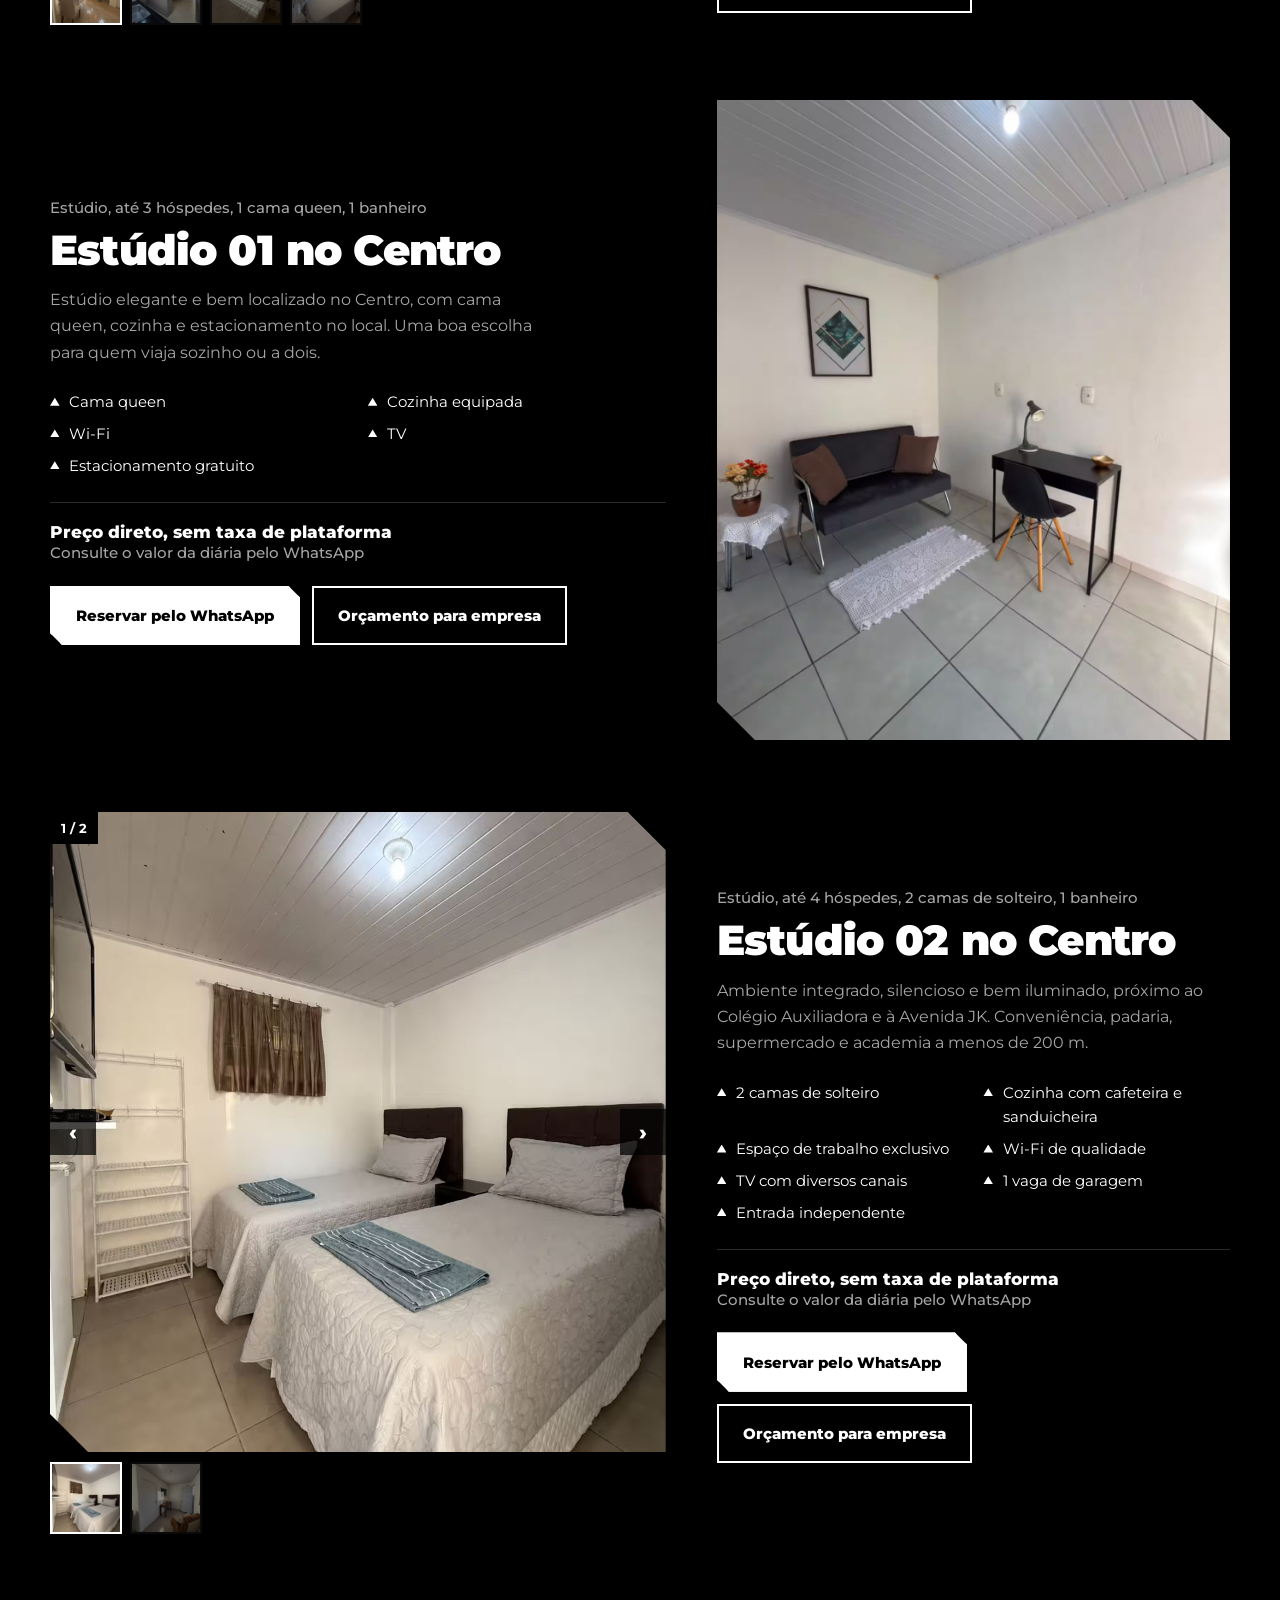
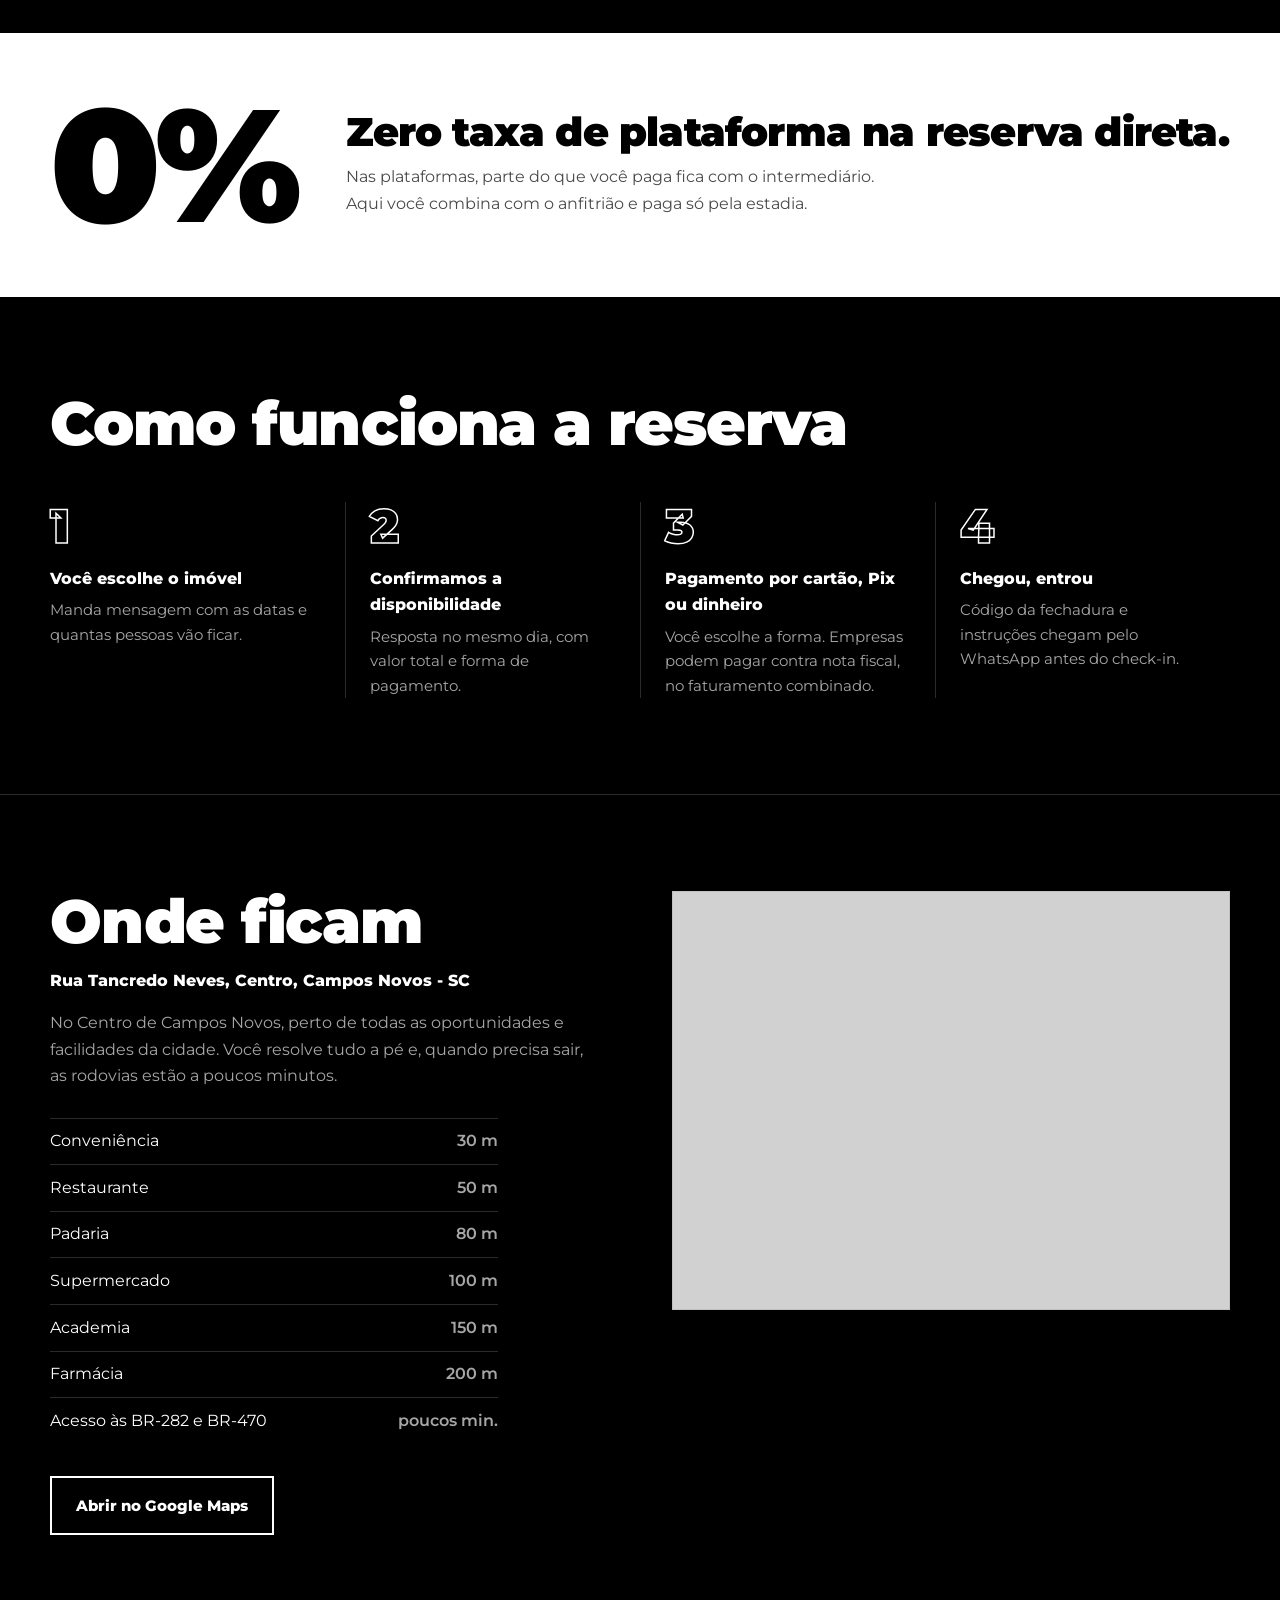
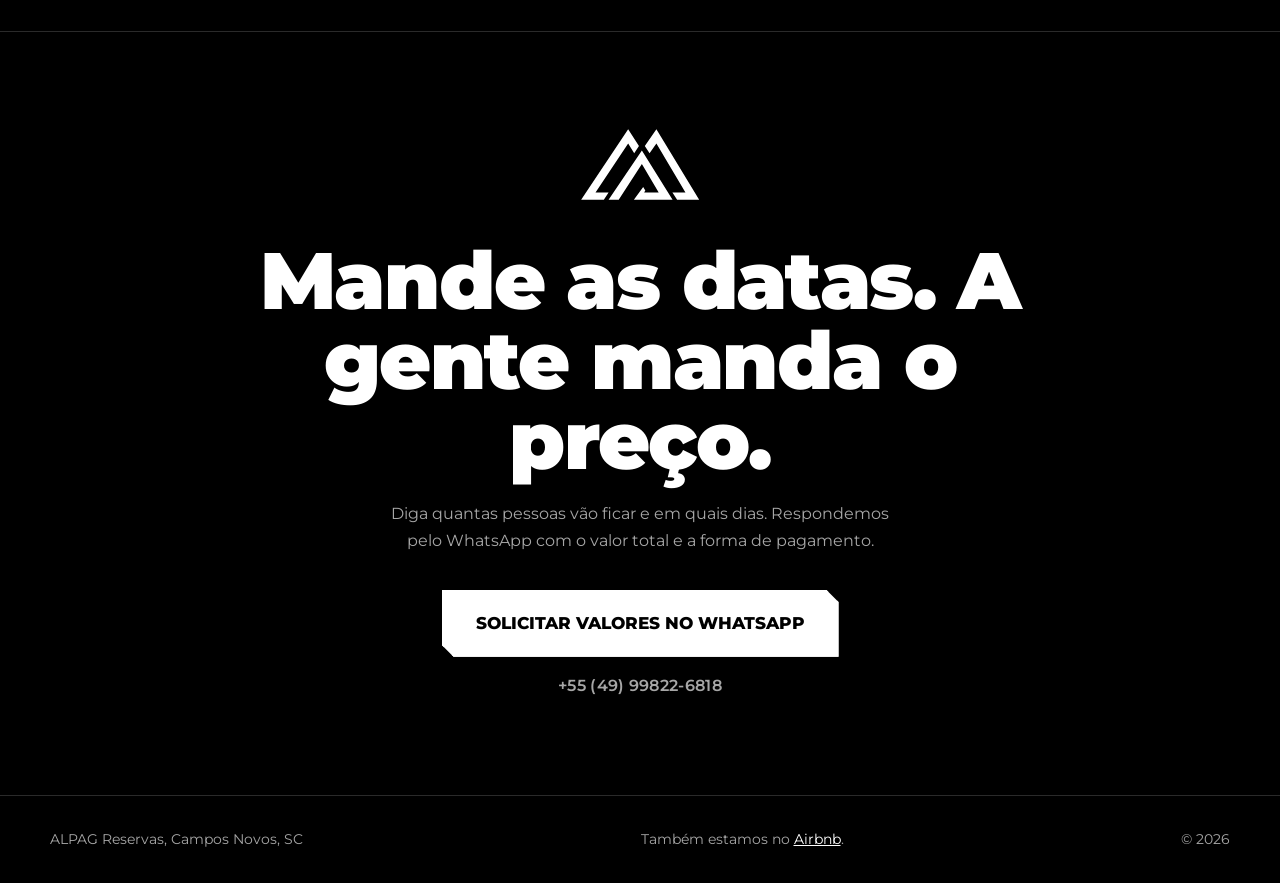
==== commit f35d9390: "Update index.html" ====
--- a/index.html
+++ b/index.html
@@ -47,7 +47,7 @@
     airbnb: "https://www.airbnb.com.br/rooms/1745908216322106180",
     resumo: "Estúdio elegante e bem localizado no Centro, com cama queen, cozinha e estacionamento no local. Uma boa escolha para quem viaja sozinho ou a dois.",
     itens: ["Cama queen", "Cozinha equipada", "Wi-Fi", "TV", "Estacionamento gratuito"],
-    fotos: [], // sem fotos por enquanto: aparece a logo no lugar. Ex.: ["fotos/estudio-01-quarto.jpg"]
+    fotos: ["fotos/estudio-02-trabalho.jpg"], // sem fotos: deixe [] e aparece a logo no lugar
   },
   {
     nome: "Estúdio 02 no Centro",
@@ -58,7 +58,7 @@
     airbnb: "https://www.airbnb.com.br/rooms/1545924111350423313",
     resumo: "Ambiente integrado, silencioso e bem iluminado, próximo ao Colégio Auxiliadora e à Avenida JK. Conveniência, padaria, supermercado e academia a menos de 200 m.",
     itens: ["2 camas de solteiro", "Cozinha com cafeteira e sanduicheira", "Espaço de trabalho exclusivo", "Wi-Fi de qualidade", "TV com diversos canais", "1 vaga de garagem", "Entrada independente"],
-    fotos: ["fotos/estudio-02-quarto.jpg", "fotos/estudio-02-trabalho.jpg", "fotos/estudio-02-entrada.jpg"],
+    fotos: ["fotos/estudio-02-quarto.jpg", "fotos/estudio-02-entrada.jpg"],
   },
 ];
 /* ===================================================================== */
@@ -129,11 +129,14 @@
   /* ---------- Herói ---------- */
   .hero { position: relative; overflow: hidden; border-bottom: 1px solid var(--graphite); }
   .hero .wrap { position: relative; padding: clamp(4rem, 10vw, 8rem) 0 clamp(3rem, 7vw, 5rem); }
-  .hero-montanha {
-    position: absolute; right: -6%; bottom: -4%; width: min(62vw, 760px);
-    color: var(--white); opacity: .07; pointer-events: none;
-  }
-  .hero-montanha polygon { fill: none; stroke: currentColor; stroke-width: 3; }
+  .hero-topo { display: grid; grid-template-columns: 1fr minmax(260px, 40%); gap: clamp(2rem, 5vw, 4rem); align-items: center; }
+  .hero-simbolo { align-self: center; color: var(--white); display: flex; flex-direction: column; align-items: center; }
+  .hero-montanha { width: 100%; height: auto; }
+  .hero-montanha polygon { fill: currentColor; stroke: currentColor; stroke-width: 3; }
+  @media (max-width: 860px) {
+    .hero-topo { grid-template-columns: 1fr; }
+    .hero-simbolo { order: -1; width: min(220px, 60%); align-items: flex-start; }
+  }
   .hero h1 { font-size: clamp(2.9rem, 8.2vw, 6.6rem); max-width: 11ch; position: relative; }
   .hero-sub { margin-top: 1.75rem; max-width: 44ch; font-size: 1.15rem; color: var(--smoke); position: relative; }
   .hero-acoes { display: flex; gap: .9rem; flex-wrap: wrap; margin-top: 2.25rem; position: relative; }
@@ -153,11 +156,13 @@
 
   /* Animação única: a montanha se desenha ao abrir a página */
   @media (prefers-reduced-motion: no-preference) {
-    .hero-montanha polygon { stroke-dasharray: 2600; stroke-dashoffset: 2600; animation: desenhar 2.4s cubic-bezier(.6,.1,.3,1) .2s forwards; }
-    .hero-montanha polygon:nth-child(2) { animation-delay: .45s; }
-    .hero-montanha polygon:nth-child(3) { animation-delay: .7s; }
+    .hero-montanha polygon { fill-opacity: 0; stroke-dasharray: 2600; stroke-dashoffset: 2600;
+      animation: desenhar 1.8s cubic-bezier(.6,.1,.3,1) .2s forwards, preencher .6s ease 1.9s forwards; }
+    .hero-montanha polygon:nth-child(2) { animation-delay: .4s, 2s; }
+    .hero-montanha polygon:nth-child(3) { animation-delay: .6s, 2.1s; }
   }
   @keyframes desenhar { to { stroke-dashoffset: 0; } }
+  @keyframes preencher { to { fill-opacity: 1; } }
 
   /* ---------- Dois públicos: preto e branco, como a logo ---------- */
   .publicos-sec { padding: clamp(3.5rem, 8vw, 6rem) 0; }
@@ -197,7 +202,7 @@
     clip-path: polygon(0 0, calc(100% - 38px) 0, 100% 38px, 100% 100%, 38px 100%, 0 calc(100% - 38px));
   }
   .sem-foto {
-    aspect-ratio: 4/5; max-height: 640px; background: var(--ash); color: var(--graphite);
+    aspect-ratio: 4/3; background: var(--ash); color: #3A3A3A;
     display: grid; place-content: center; justify-items: center; gap: 1rem;
     clip-path: polygon(0 0, calc(100% - 38px) 0, 100% 38px, 100% 100%, 38px 100%, 0 calc(100% - 38px));
   }
@@ -342,18 +347,24 @@
 <main>
 
   <div class="hero">
-    <svg class="hero-montanha" viewBox="245 235 735 445" aria-hidden="true">
-      <polygon points="252,675 540,242 606,345 577,390 540,330 340,630 420,630 391,675"/>
-      <polygon points="642,345 713,242 975,675 840,675 811,630 891,630 713,330 671,390"/>
-      <polygon points="420,675 624,373 812,675 575,675 632,596 645,618 638,630 727,630 624,456 482,675"/>
-    </svg>
     <div class="wrap">
+     <div class="hero-topo">
+      <div>
       <h1>Mais barato que hotel. Menos burocrático também.</h1>
       <p class="hero-sub">Imóveis completos no Centro de Campos Novos. Escolha conforme a sua necessidade ou a da sua equipe. Você fala direto com o anfitrião, paga só a diária e entra com um código: sem recepção, sem fila e sem taxa de plataforma.</p>
       <div class="hero-acoes">
         <a class="btn" data-zap data-msg="Olá! Quero saber o valor e a disponibilidade de uma diária.">Ver valor da diária</a>
         <a class="btn ghost" href="#imoveis">Conhecer os imóveis</a>
       </div>
+      </div>
+      <div class="hero-simbolo" role="img" aria-label="Símbolo da ALPAG Reservas">
+        <svg class="hero-montanha" viewBox="245 235 735 445" aria-hidden="true">
+          <polygon points="252,675 540,242 606,345 577,390 540,330 340,630 420,630 391,675"/>
+          <polygon points="642,345 713,242 975,675 840,675 811,630 891,630 713,330 671,390"/>
+          <polygon points="420,675 624,373 812,675 575,675 632,596 645,618 638,630 727,630 624,456 482,675"/>
+        </svg>
+      </div>
+     </div>
 
       <div class="motivos">
         <div class="motivo">
@@ -518,7 +529,6 @@
             <span class="contador">1 / ${im.fotos.length}</span>
             <button class="seta ant" type="button" aria-label="Foto anterior">‹</button>
             <button class="seta prox" type="button" aria-label="Próxima foto">›</button>` : ""}
-          <span class="num" aria-hidden="true">${String(i + 1).padStart(2, "0")}</span>
         </div>
         ${im.fotos.length > 1 ? `<div class="miniaturas">${im.fotos.map((f, n) =>
           `<button type="button" aria-label="Ver foto ${n + 1}" aria-current="${n === 0}"><img src="${f}" alt="" loading="lazy"></button>`).join("")}</div>` : ""}
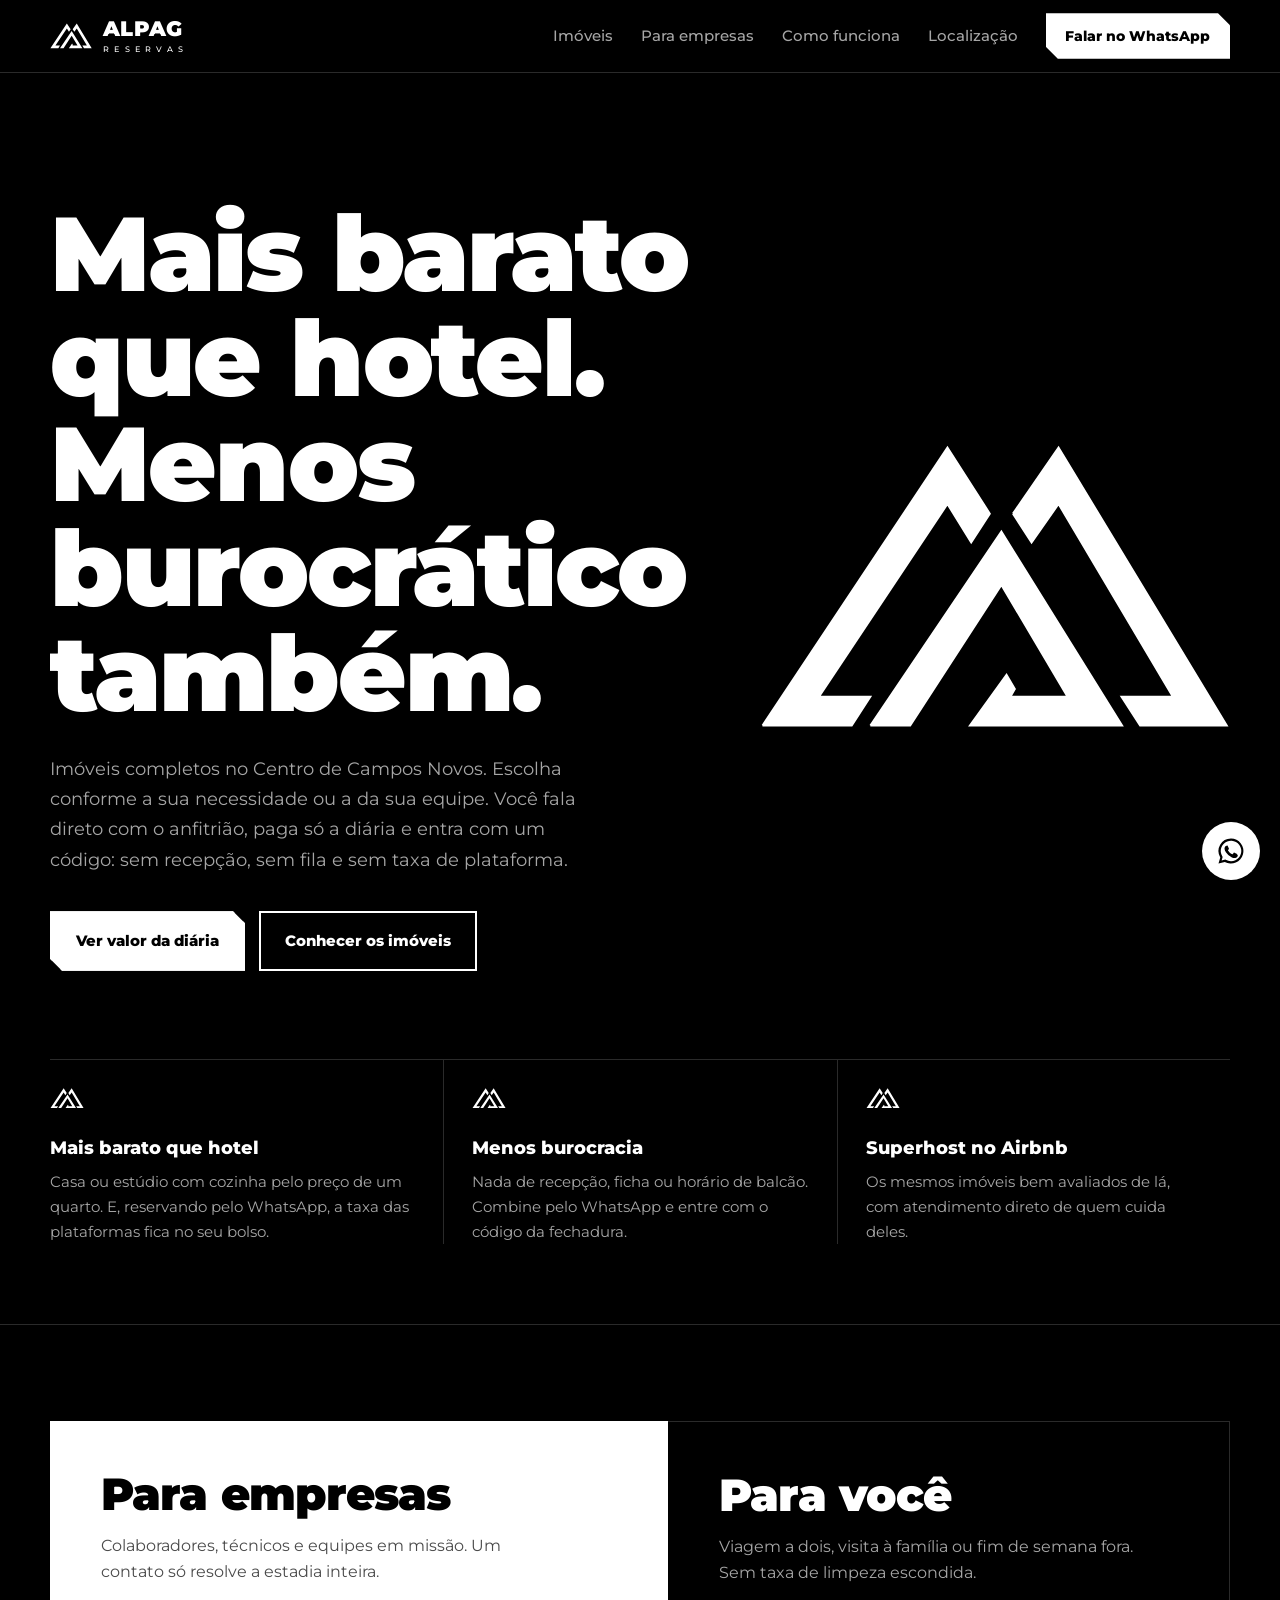
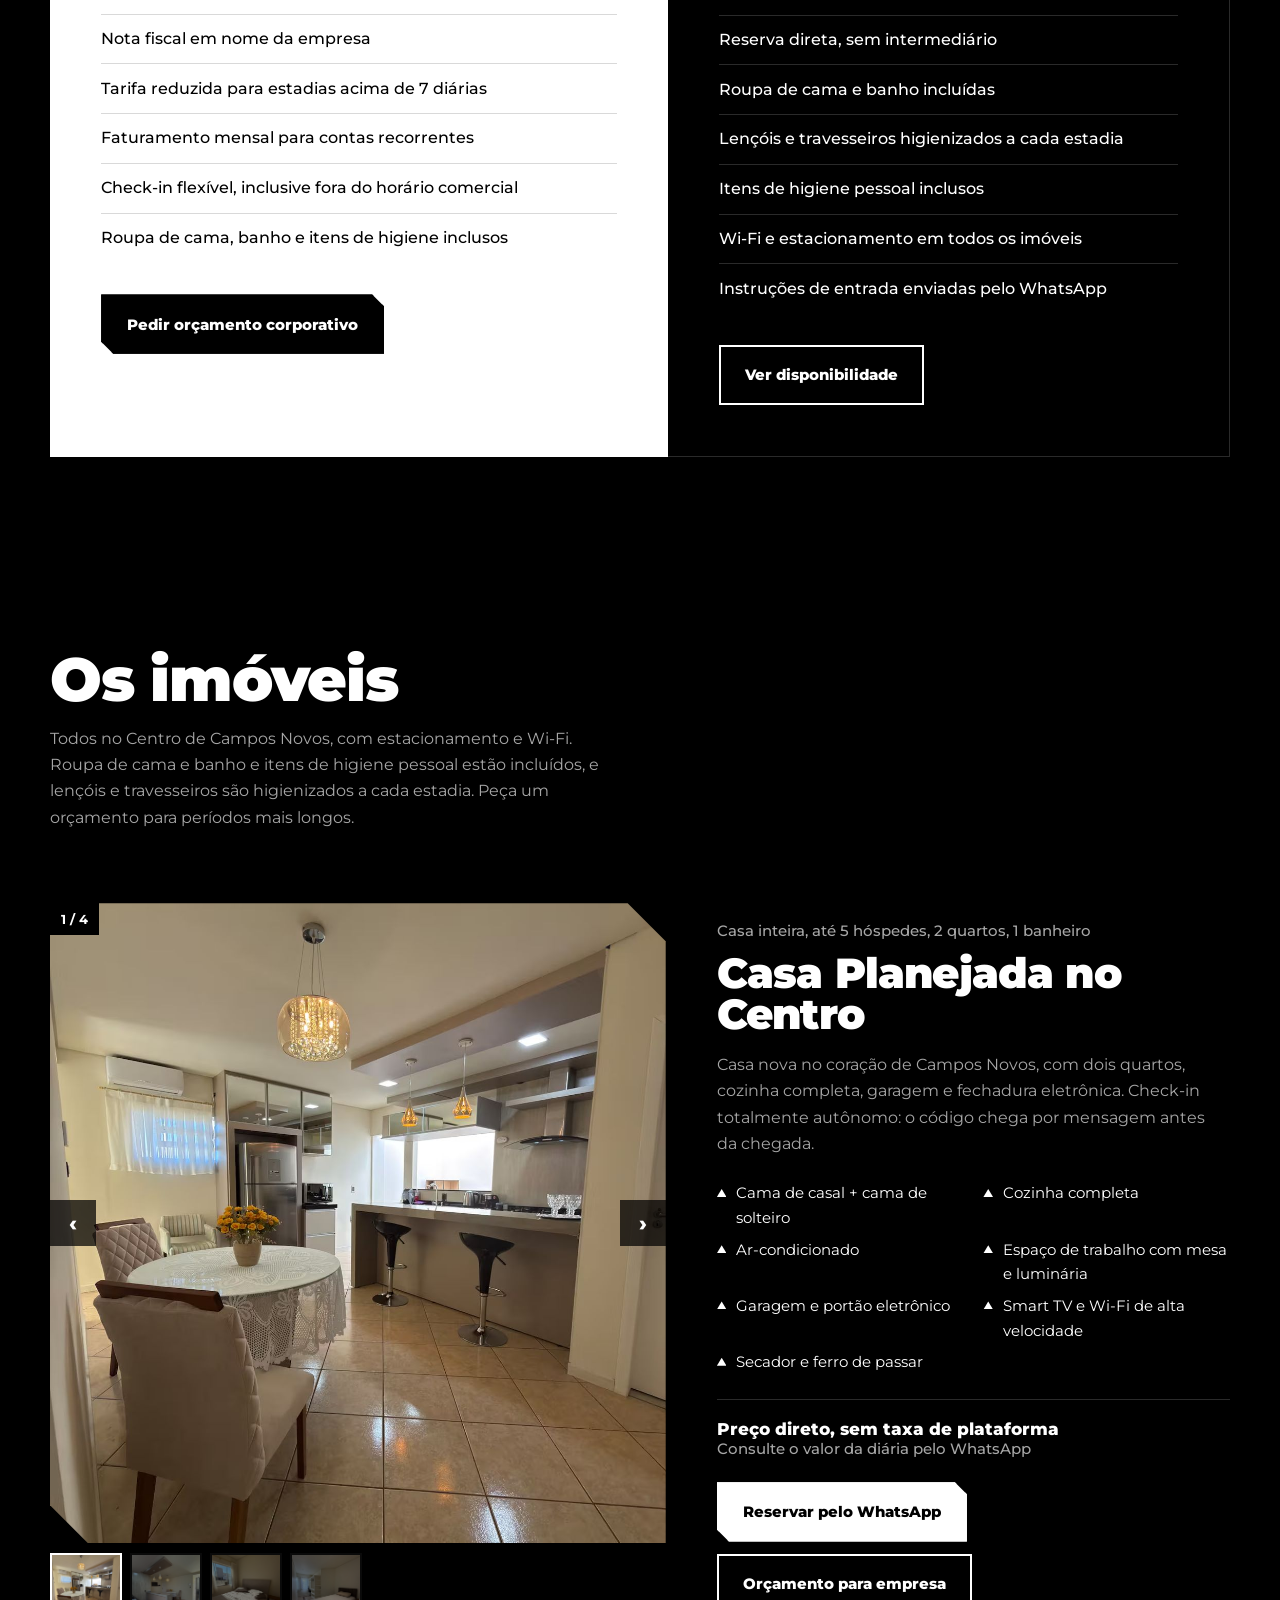
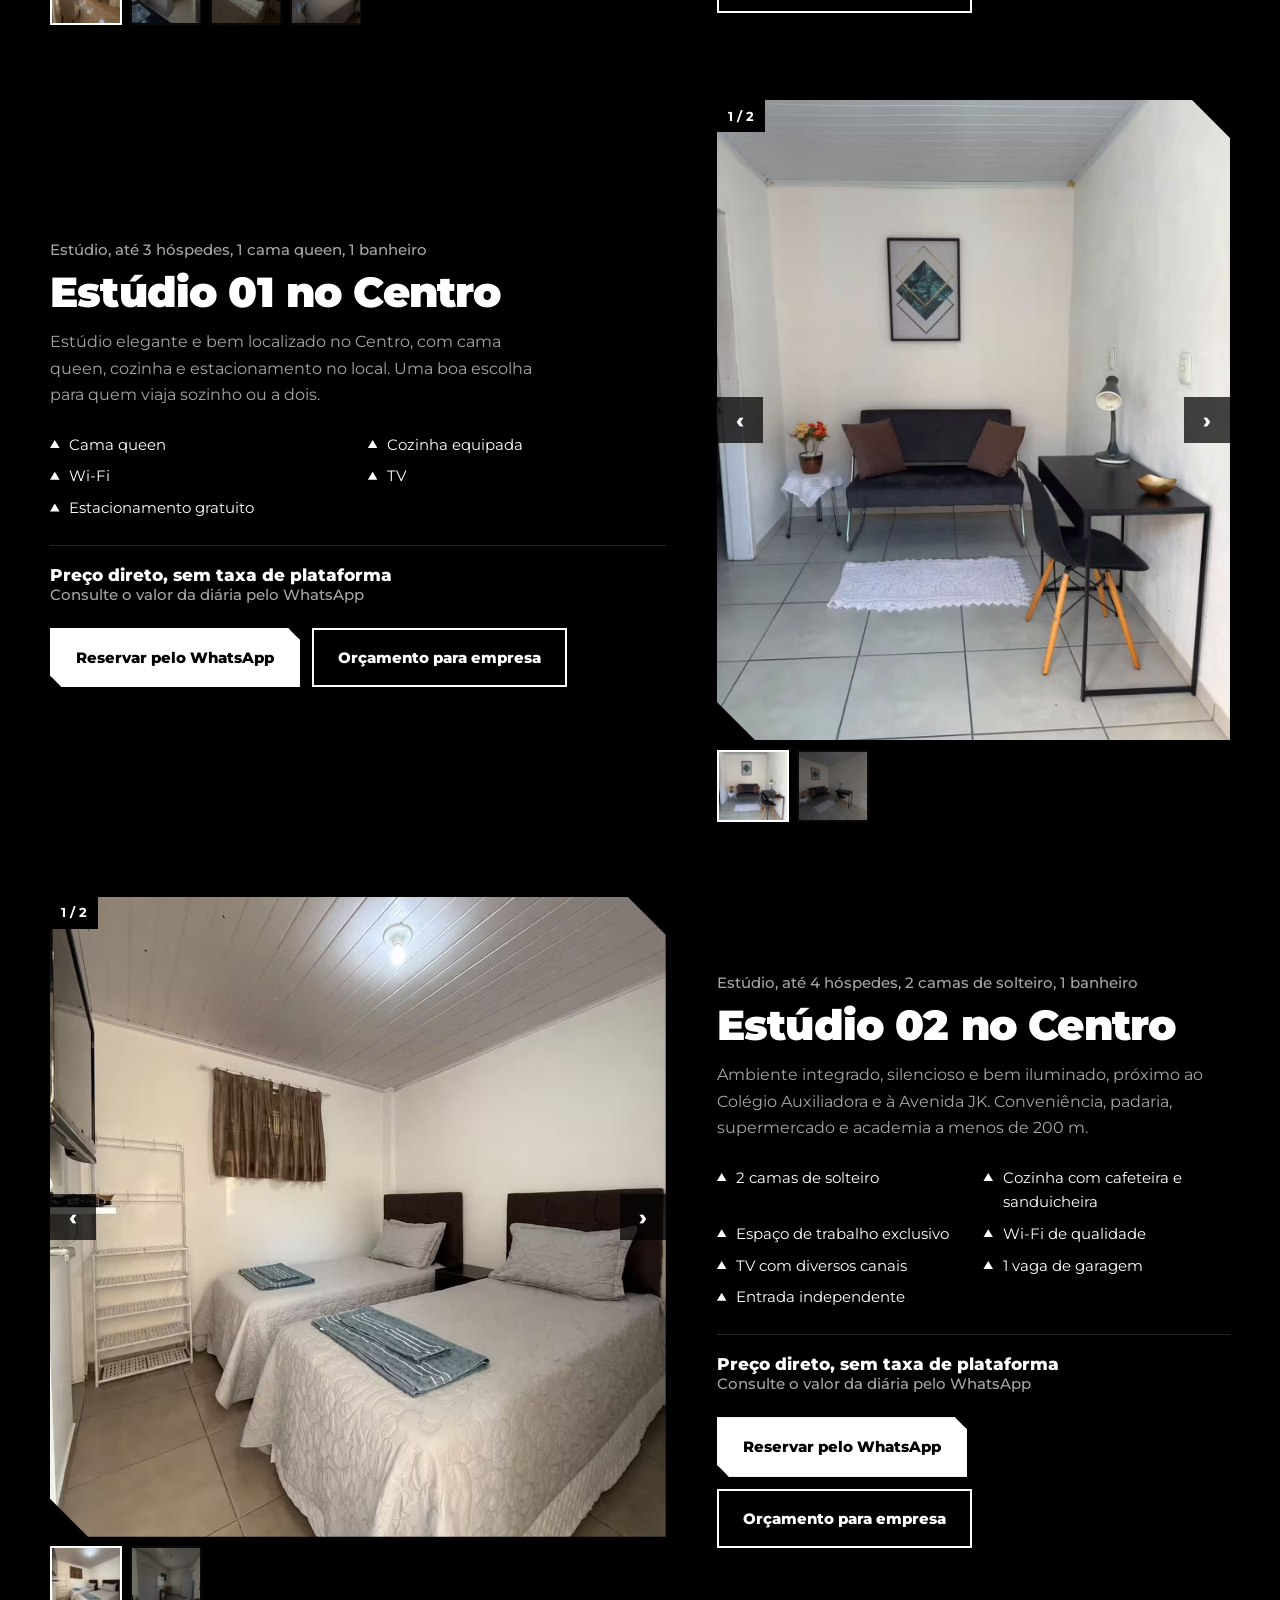
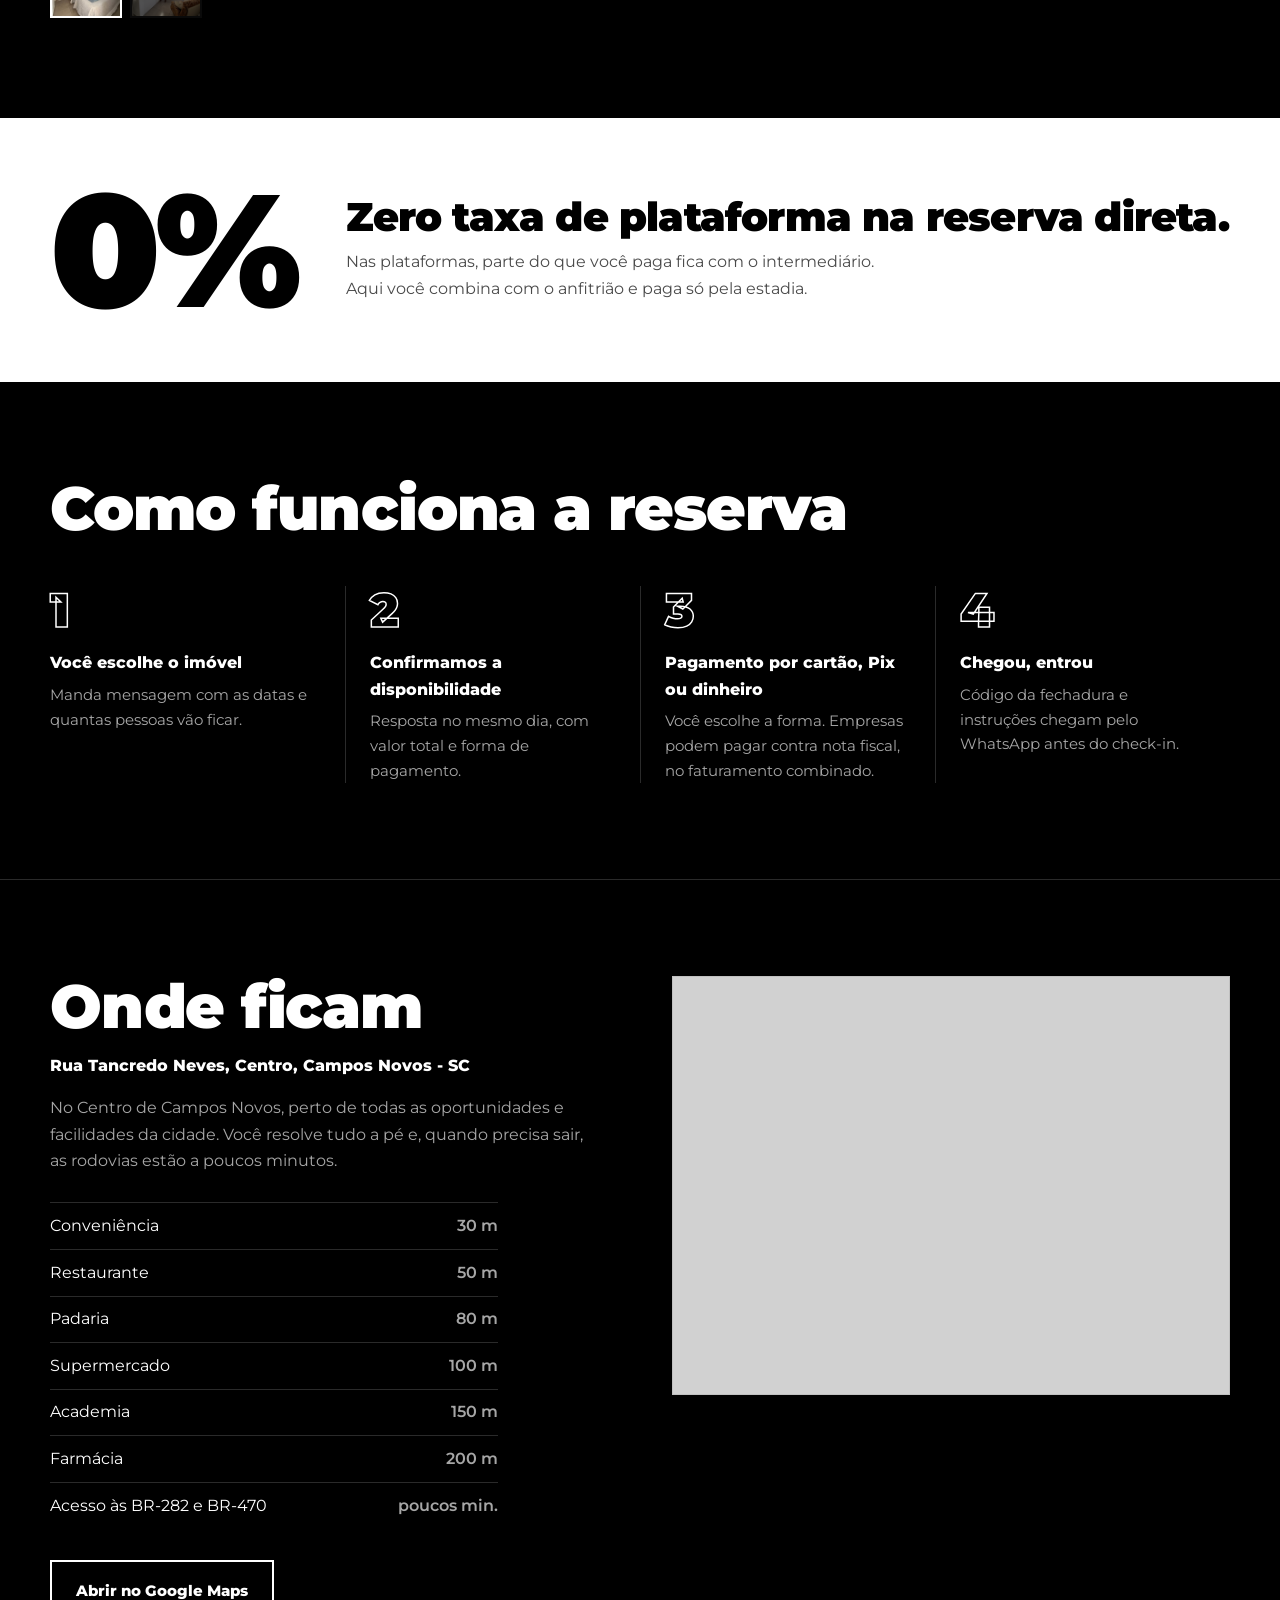
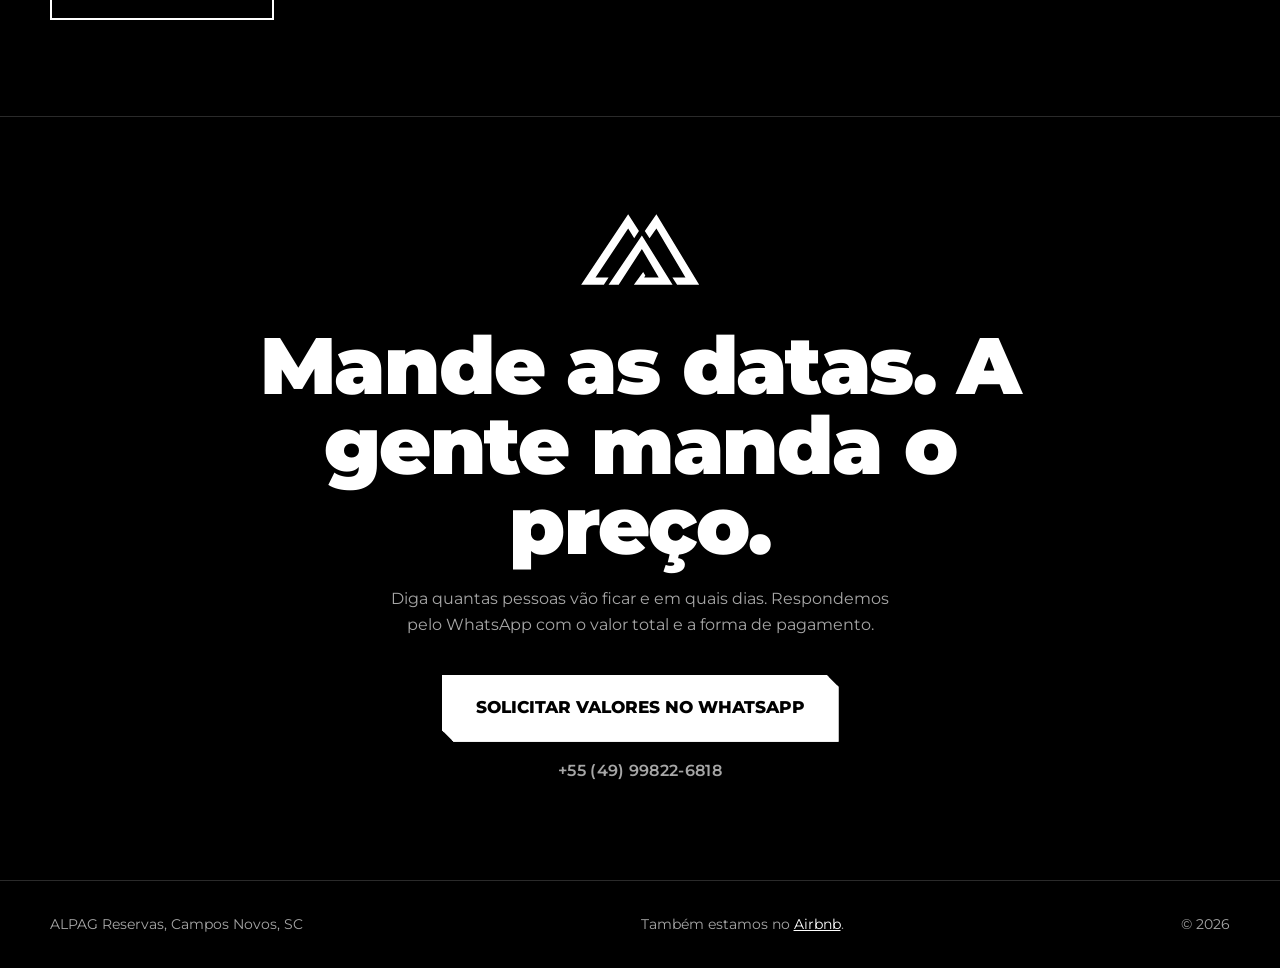
==== commit 6ecdc722: "Update index.html" ====
--- a/index.html
+++ b/index.html
@@ -47,7 +47,7 @@
     airbnb: "https://www.airbnb.com.br/rooms/1745908216322106180",
     resumo: "Estúdio elegante e bem localizado no Centro, com cama queen, cozinha e estacionamento no local. Uma boa escolha para quem viaja sozinho ou a dois.",
     itens: ["Cama queen", "Cozinha equipada", "Wi-Fi", "TV", "Estacionamento gratuito"],
-    fotos: ["fotos/estudio-02-trabalho.jpg"], // sem fotos: deixe [] e aparece a logo no lugar
+    fotos: ["fotos/estudio-01-sala.jpg", "fotos/estudio-02-trabalho.jpg"], // sem fotos: deixe [] e aparece a logo no lugar
   },
   {
     nome: "Estúdio 02 no Centro",
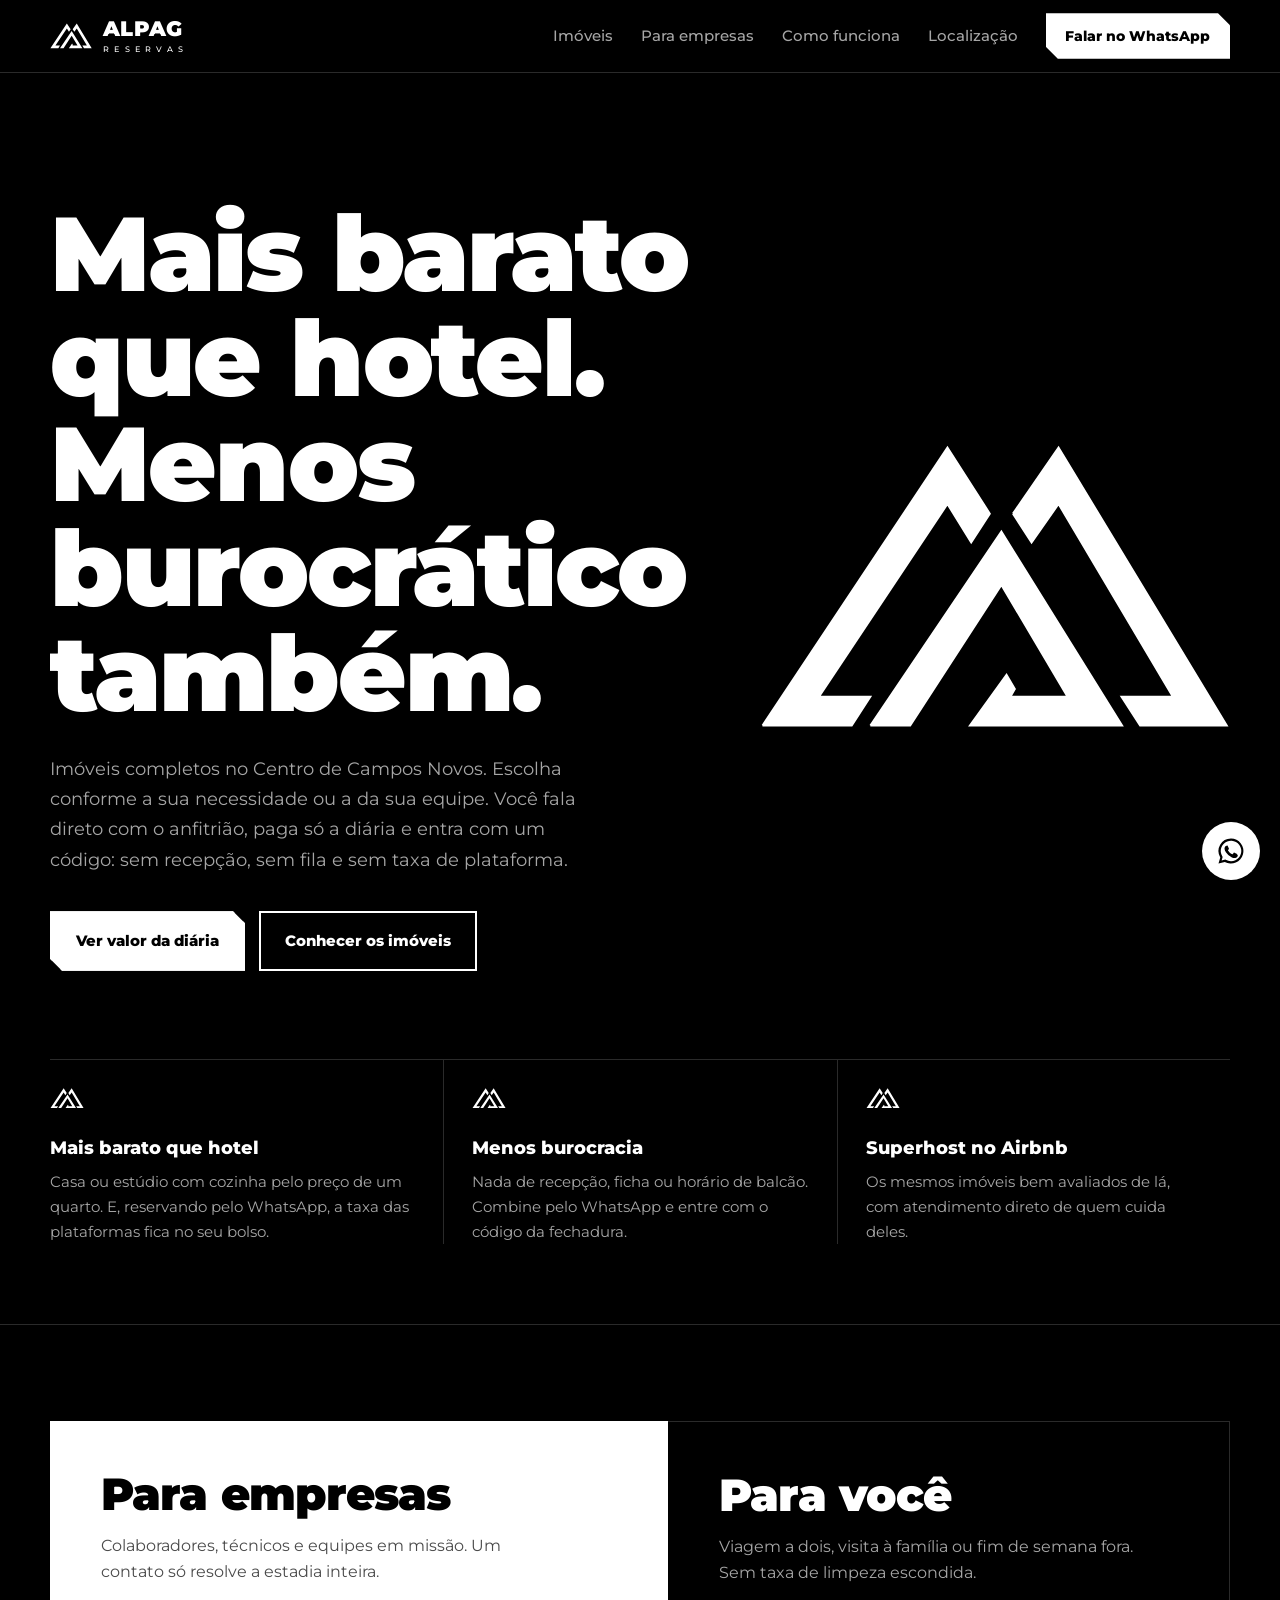
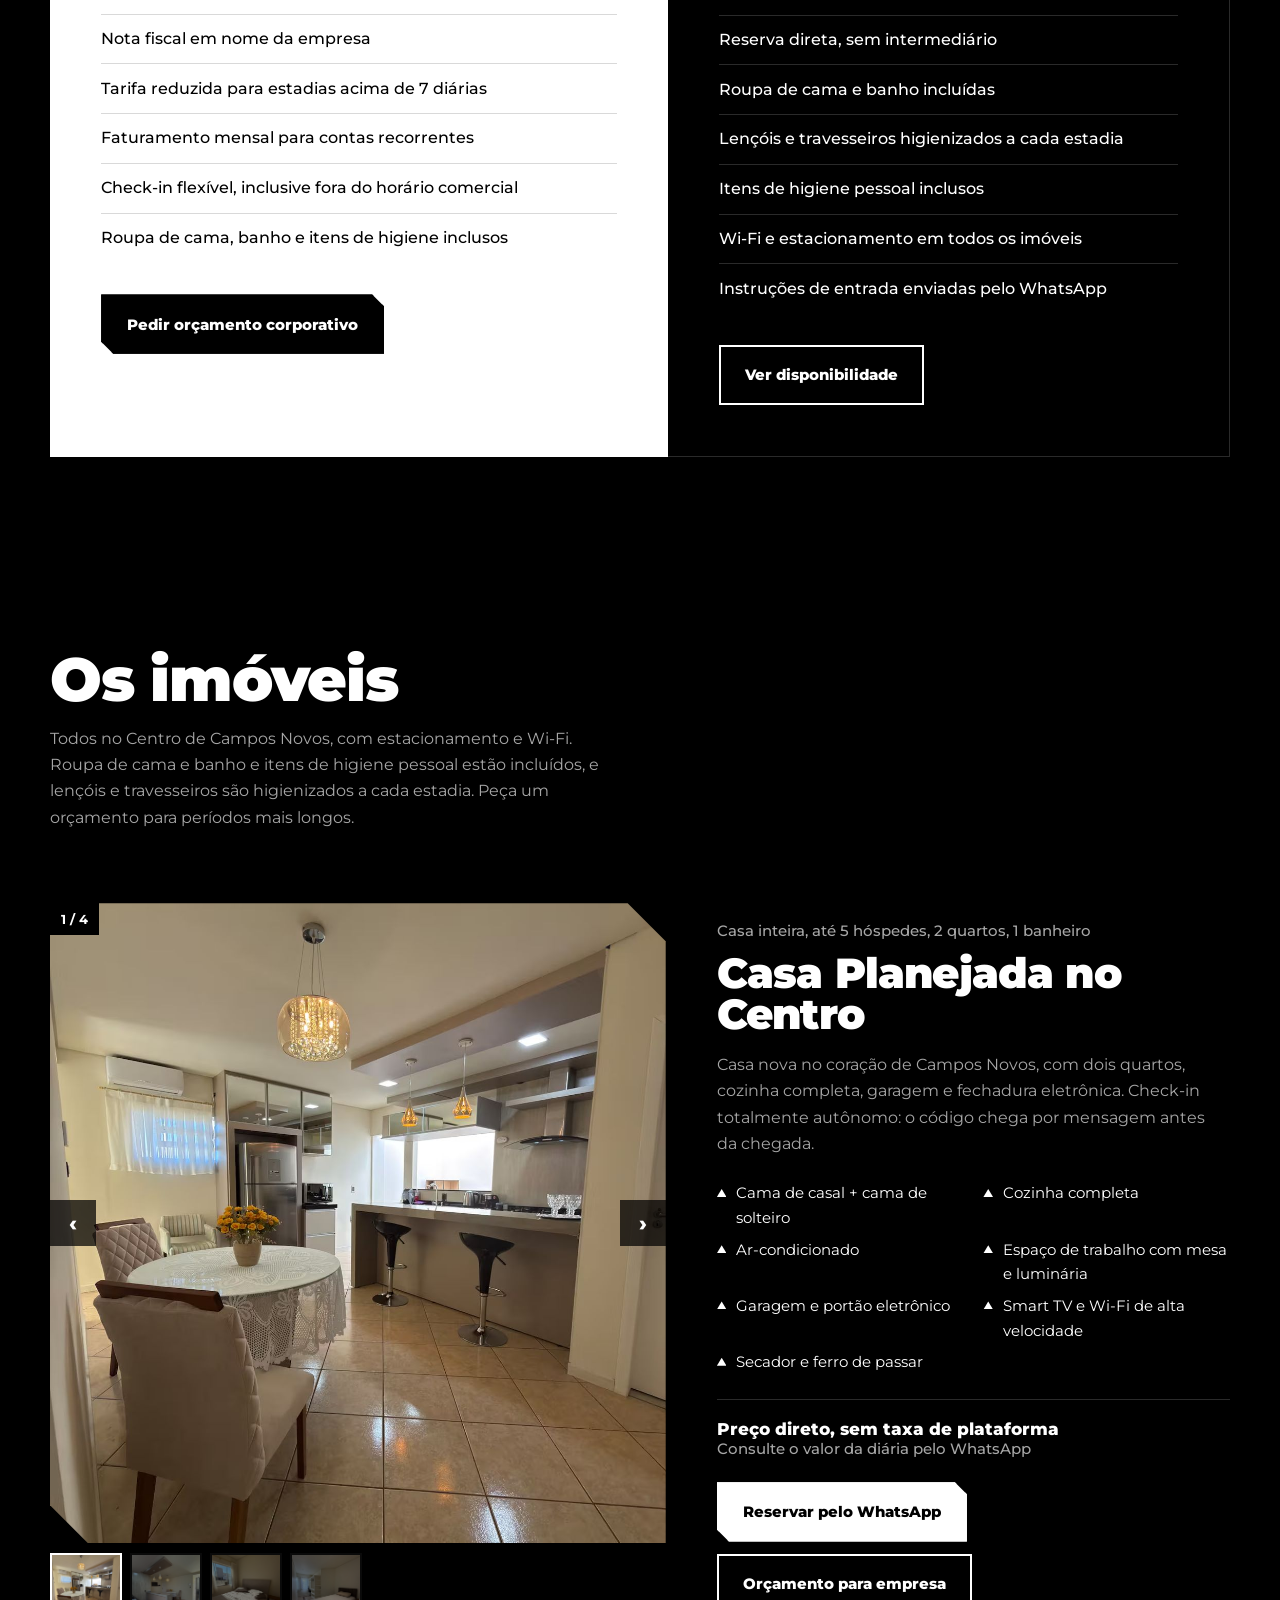
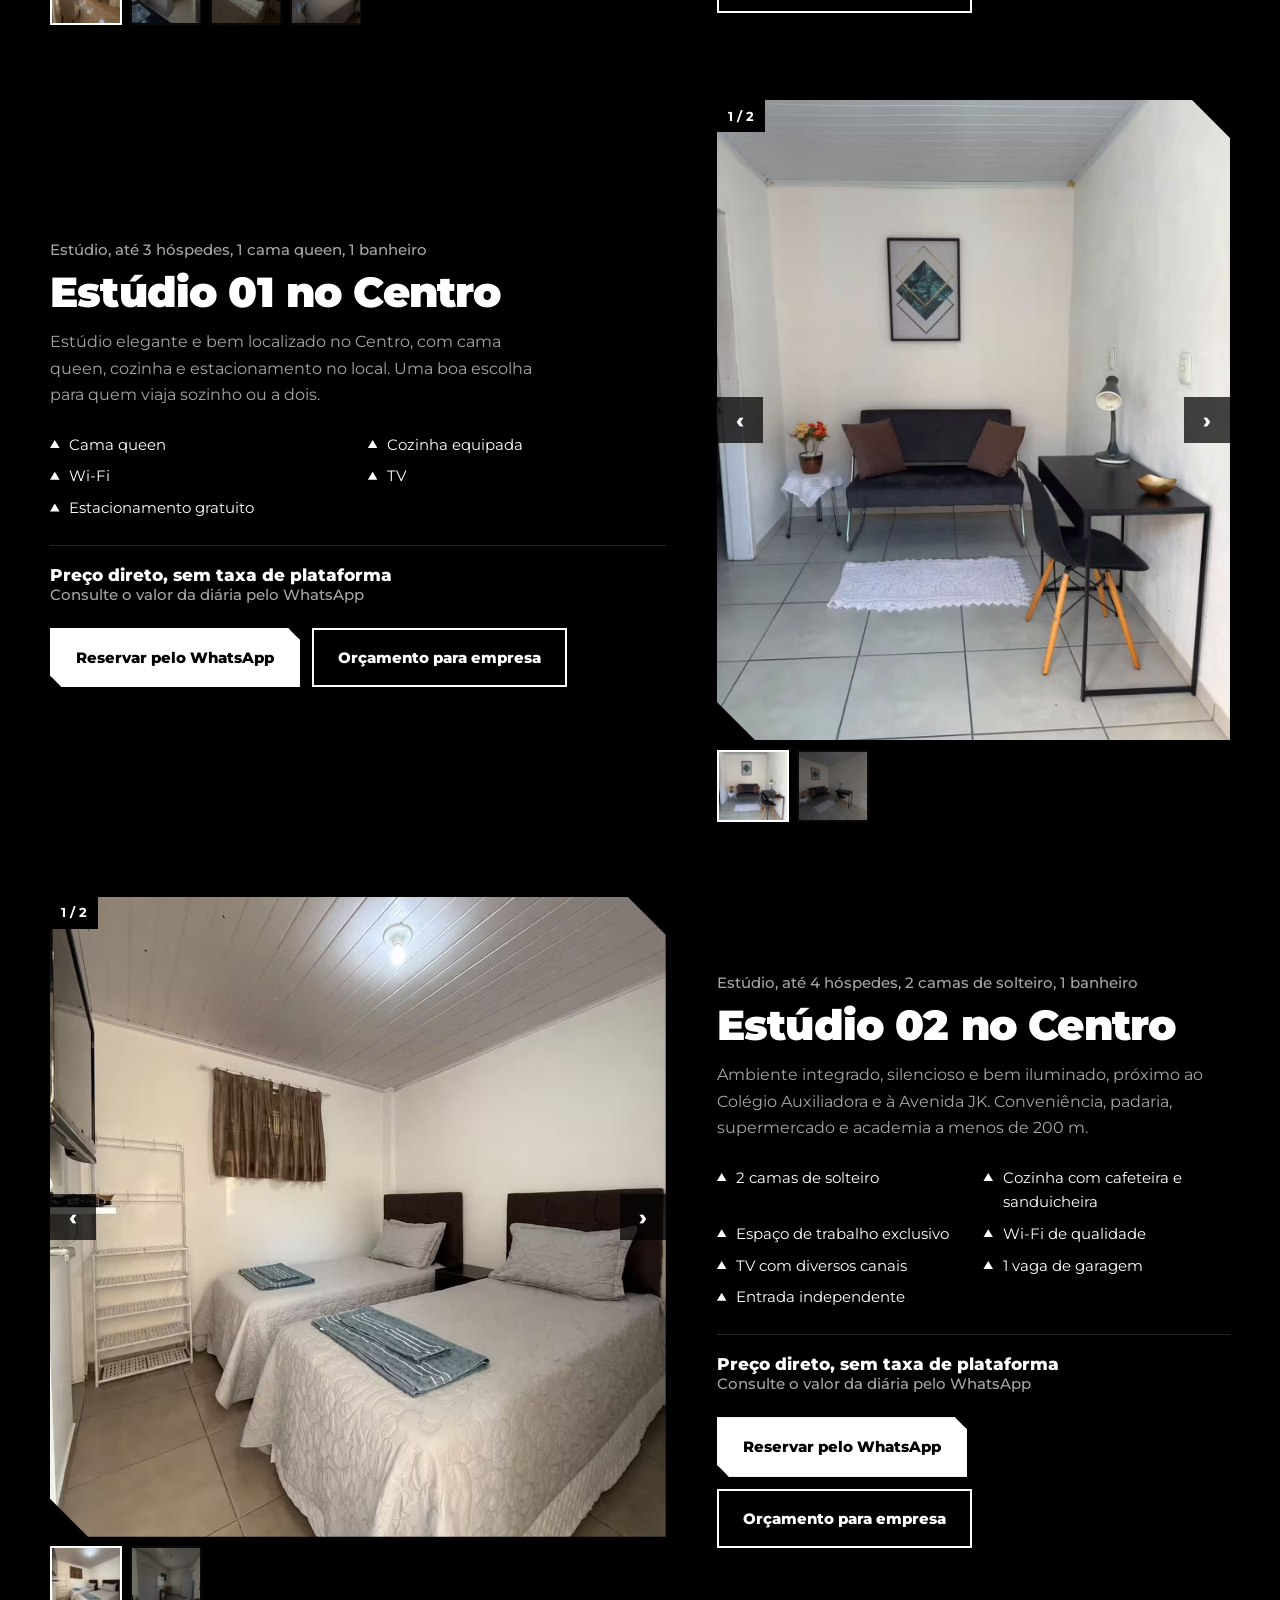
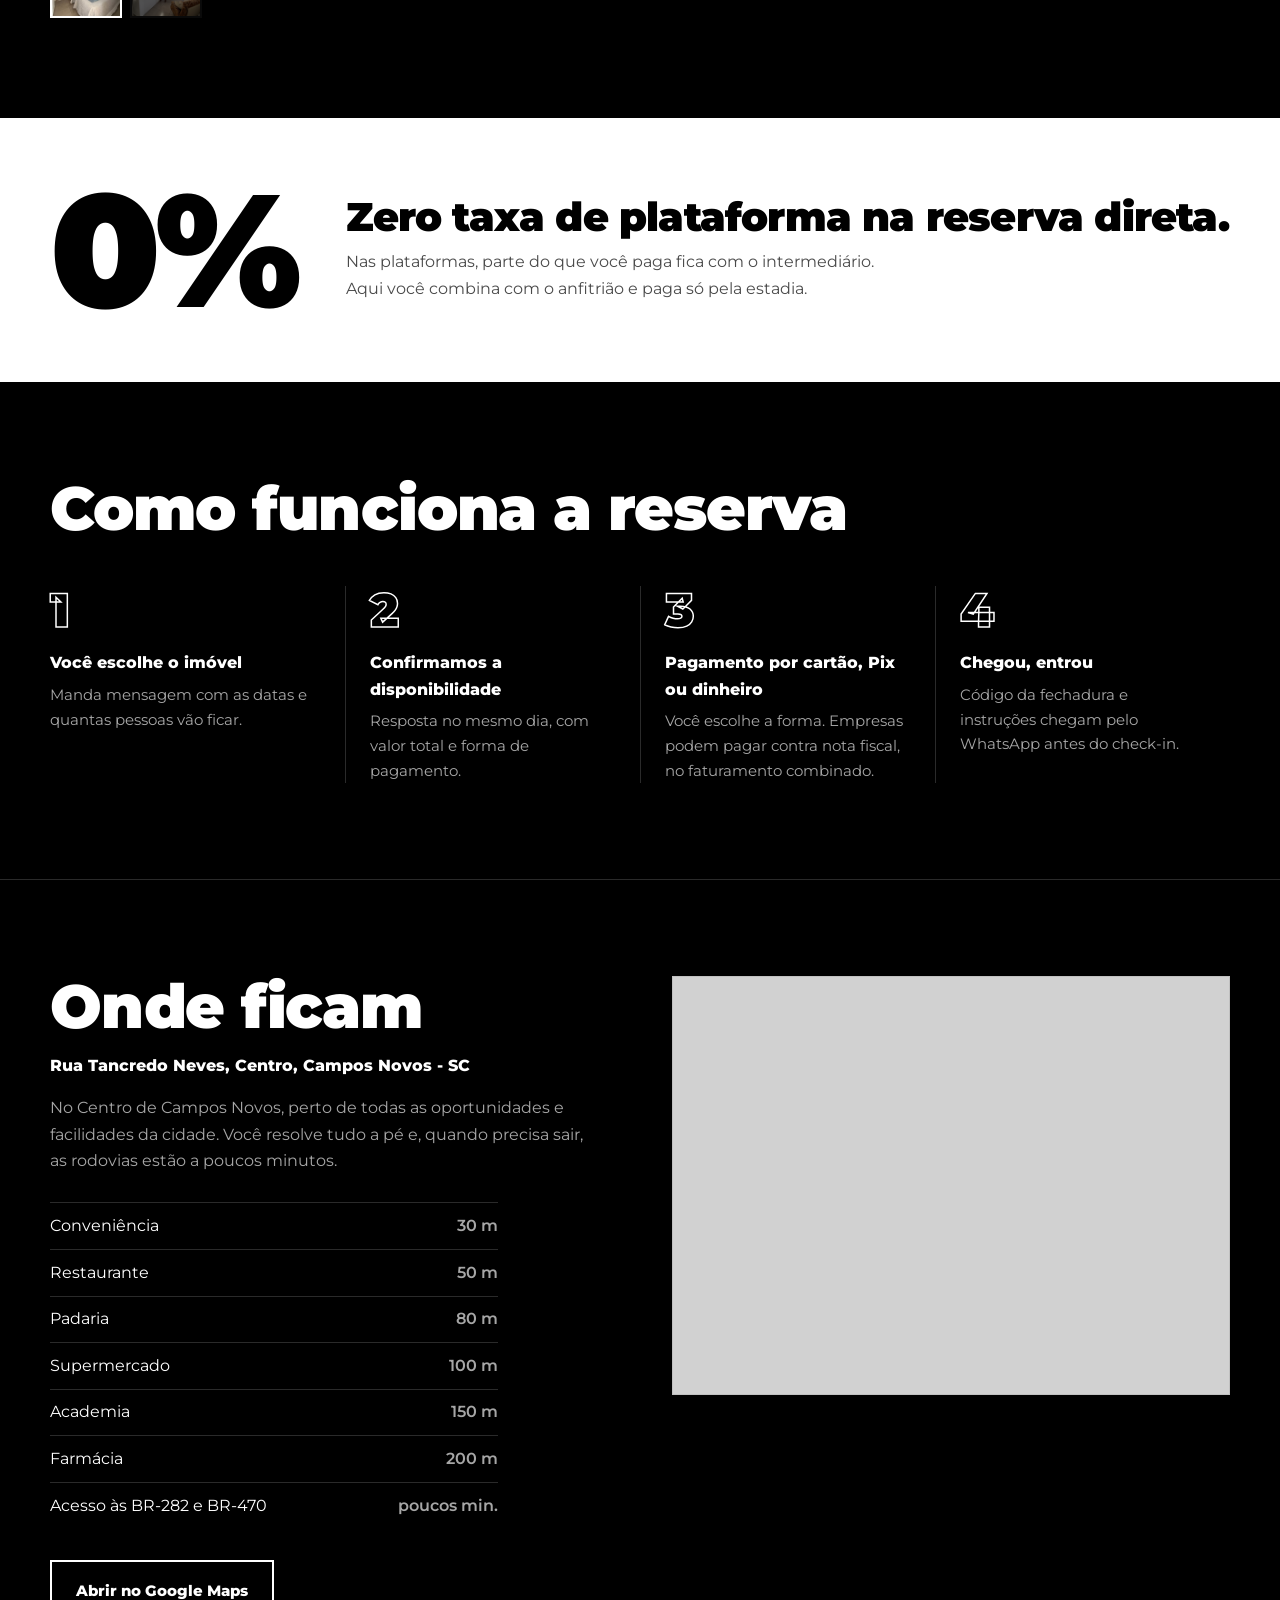
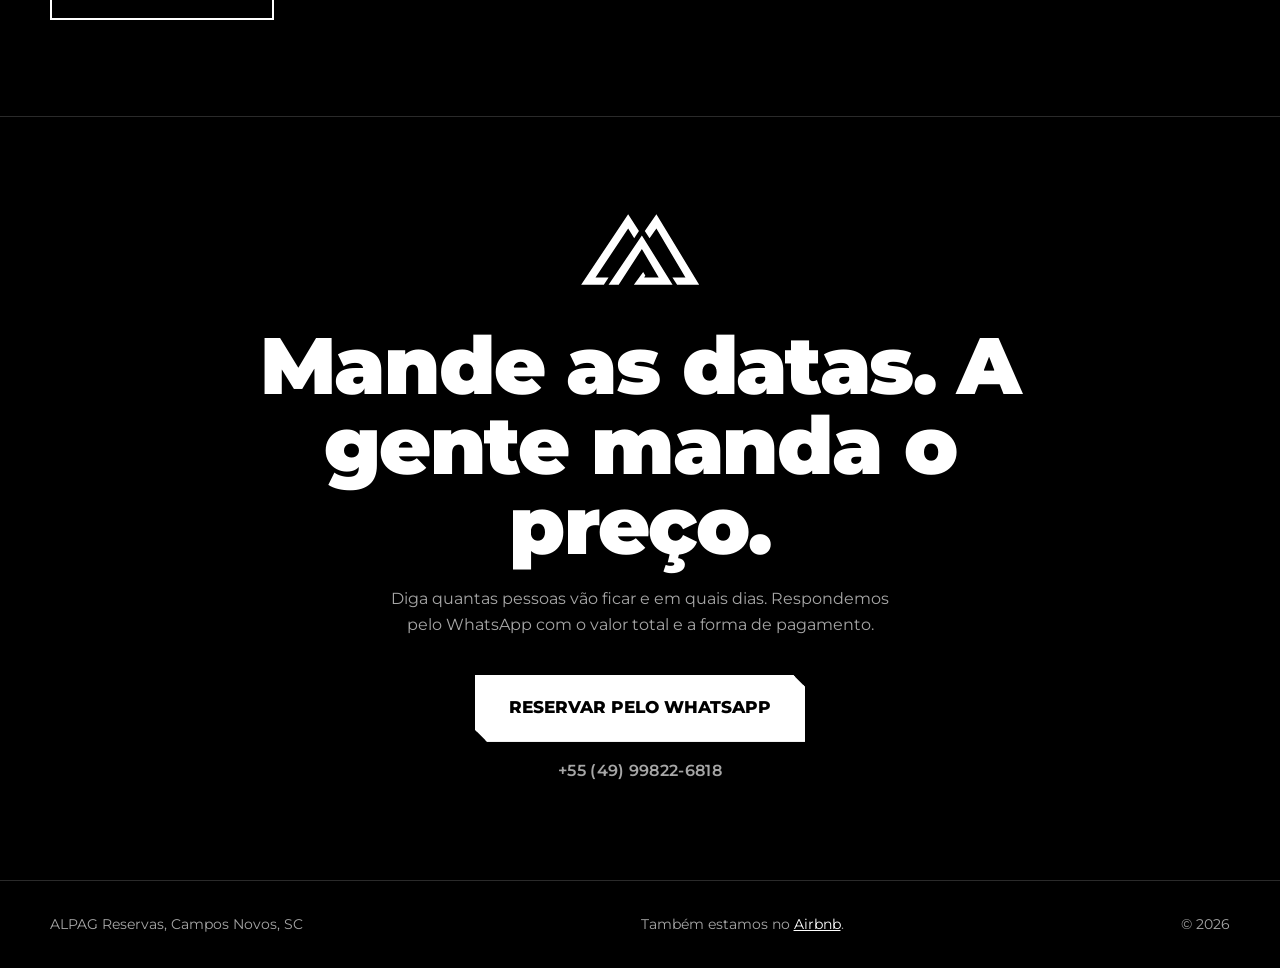
==== commit 064686b7: "Update index.html" ====
--- a/index.html
+++ b/index.html
@@ -476,7 +476,7 @@
       <svg class="marca marca-grande" viewBox="245 235 735 445" aria-hidden="true"><use href="#montanhas"/></svg>
       <h2>Mande as datas. A gente manda o preço.</h2>
       <p>Diga quantas pessoas vão ficar e em quais dias. Respondemos pelo WhatsApp com o valor total e a forma de pagamento.</p>
-      <a class="btn" data-zap>SOLICITAR VALORES NO WHATSAPP</a>
+      <a class="btn" data-zap>RESERVAR PELO WHATSAPP</a>
       <span class="numero" data-zap-numero></span>
     </div>
   </section>
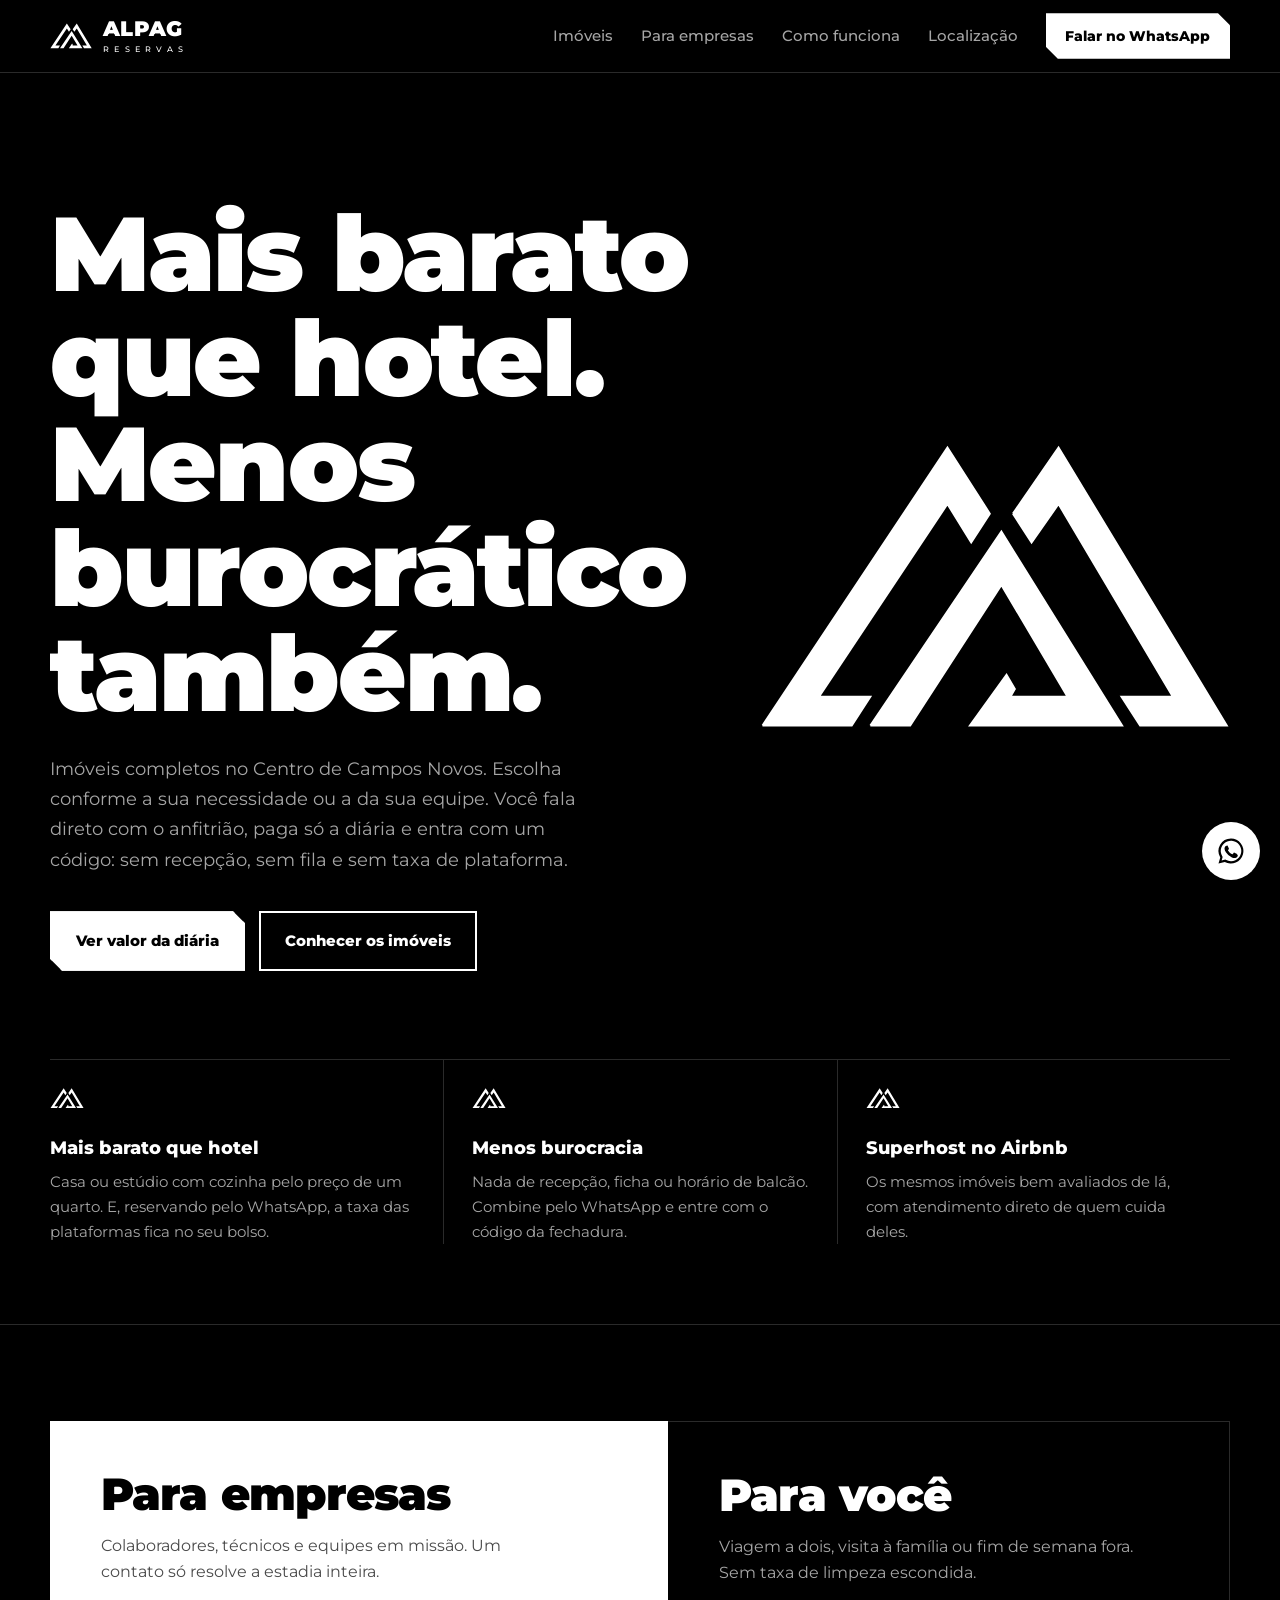
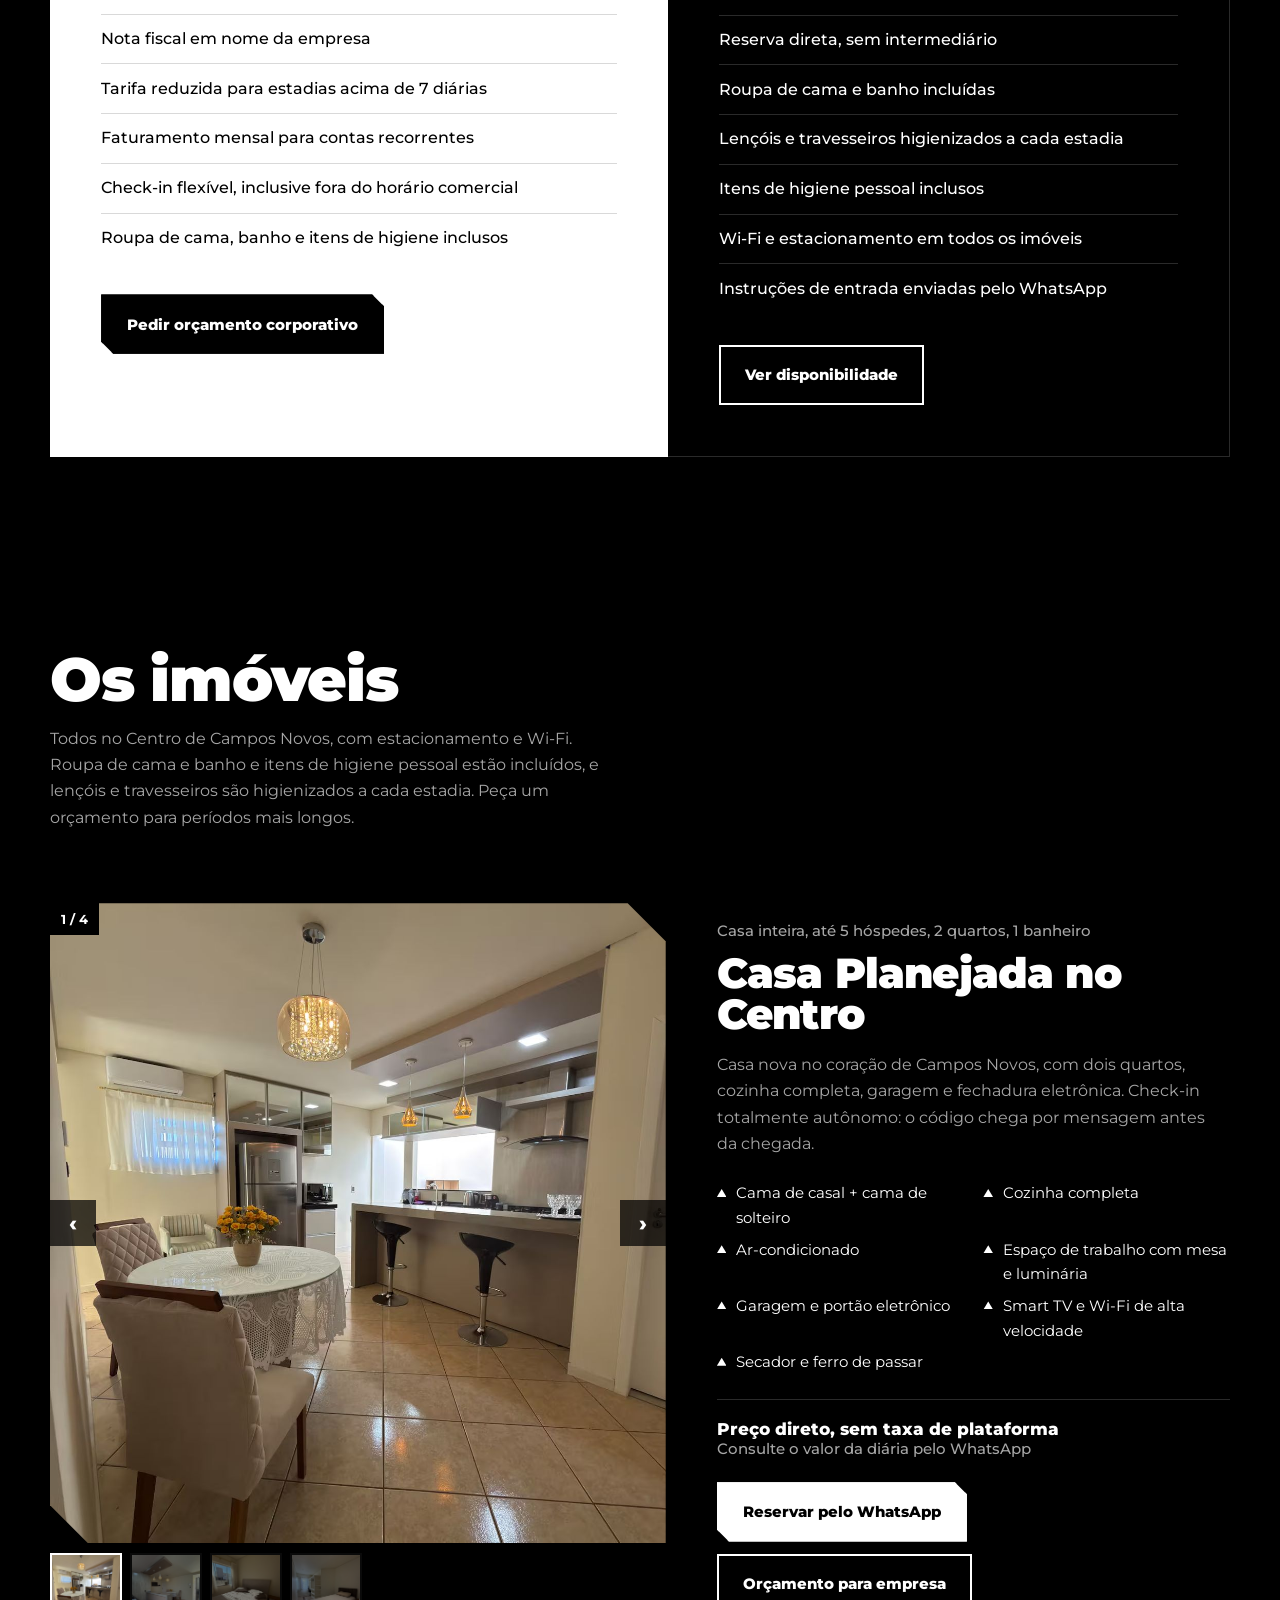
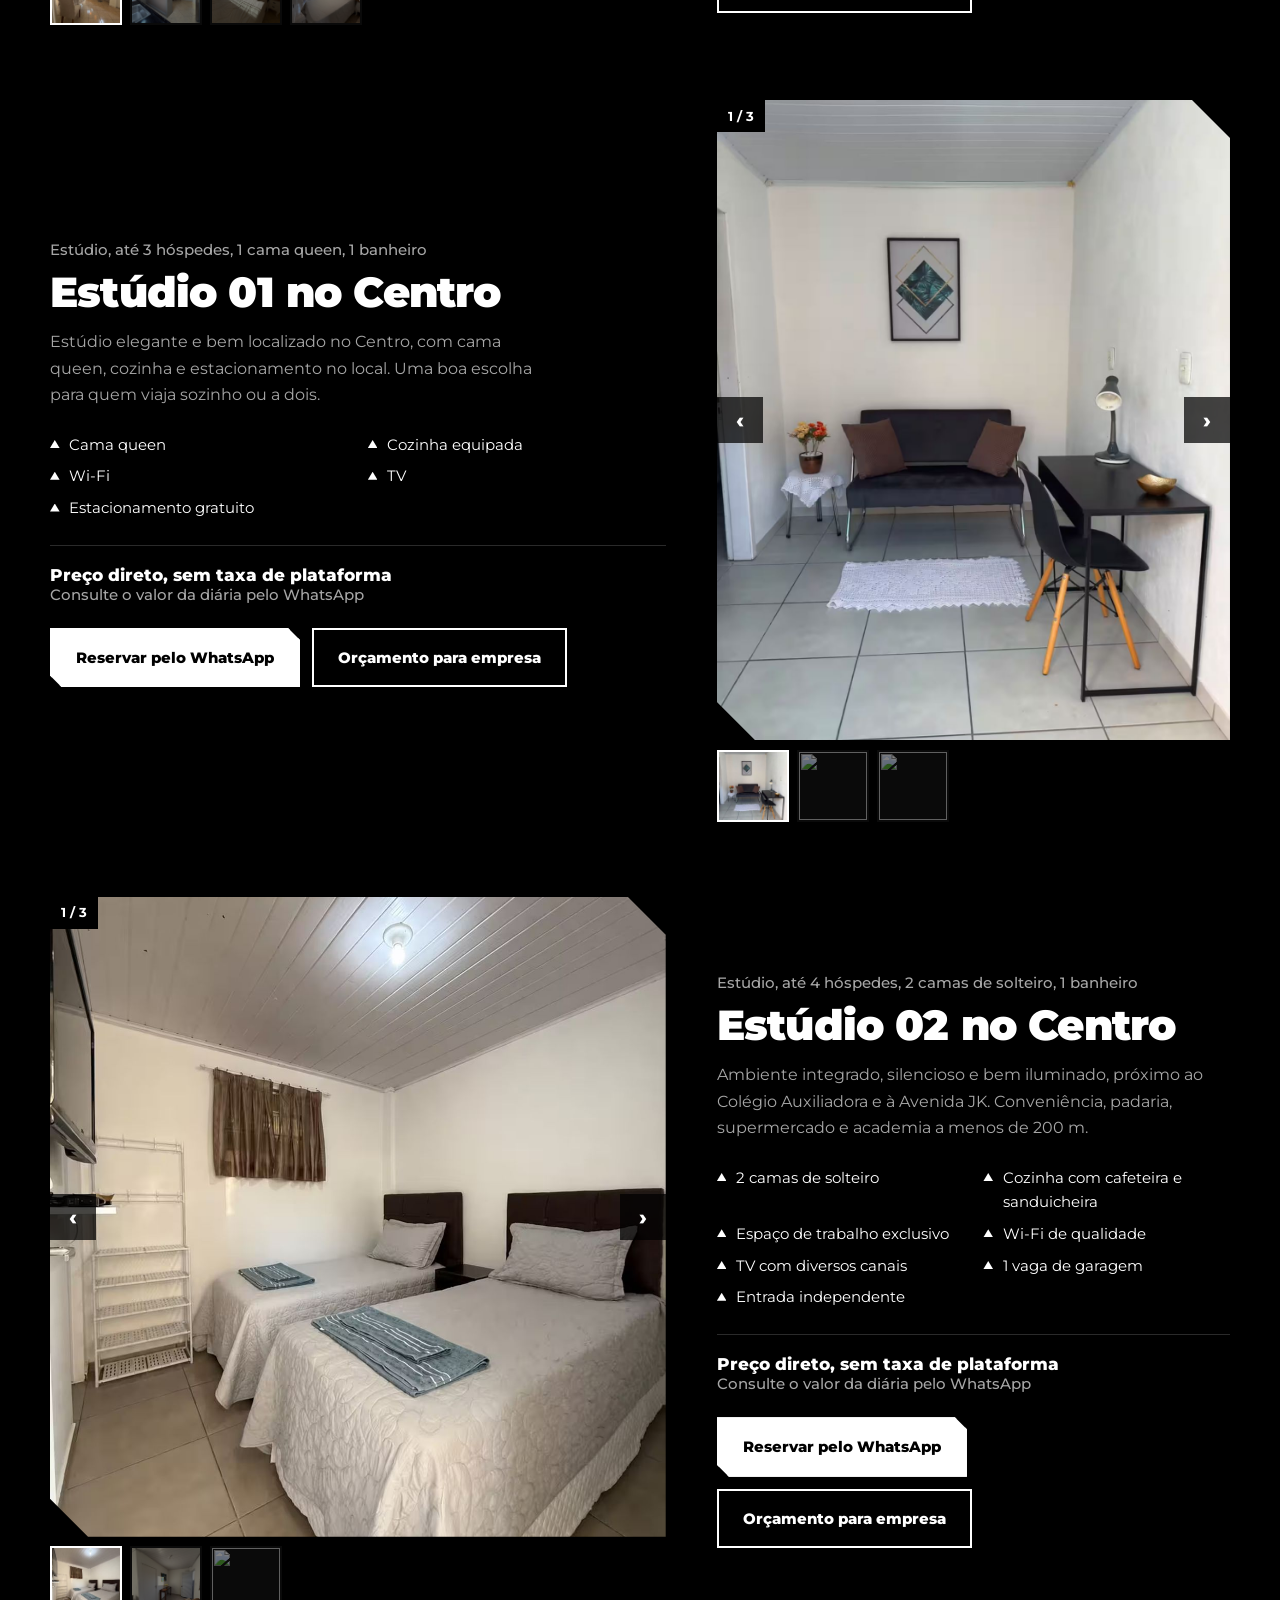
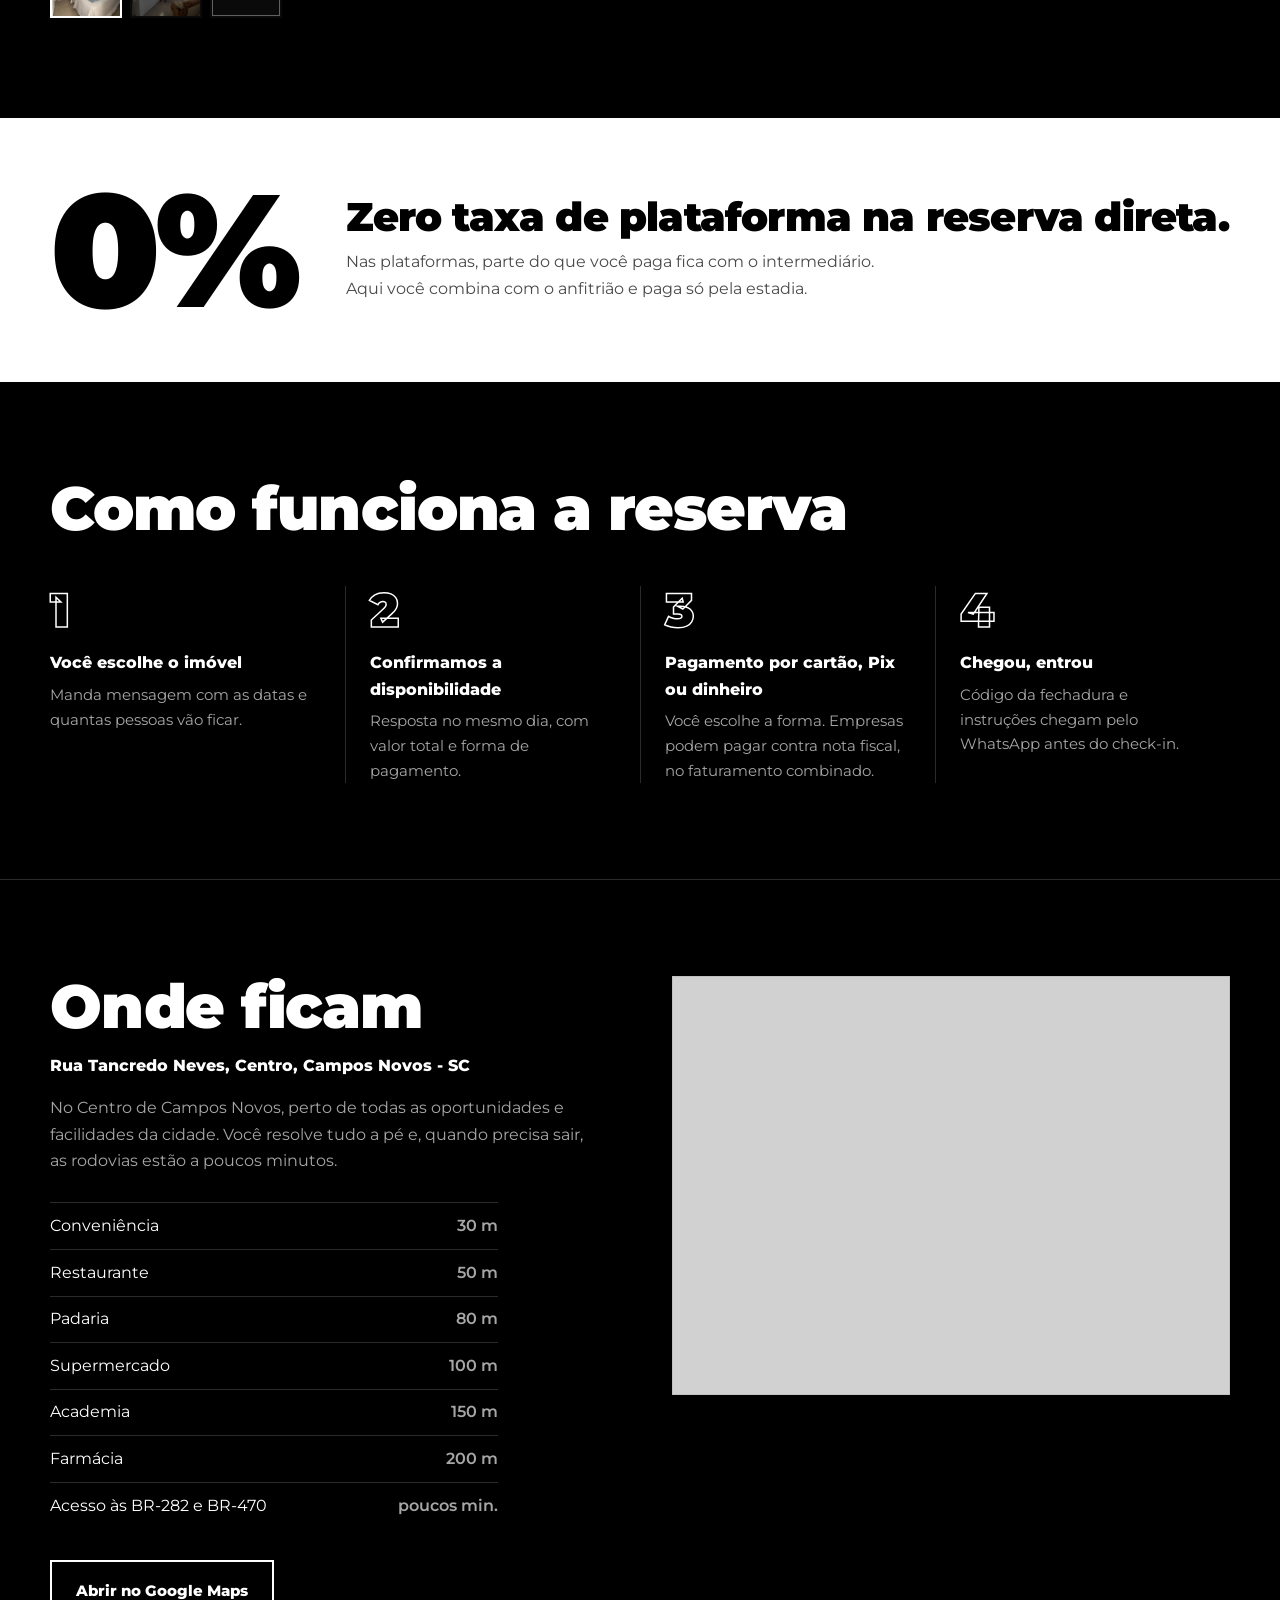
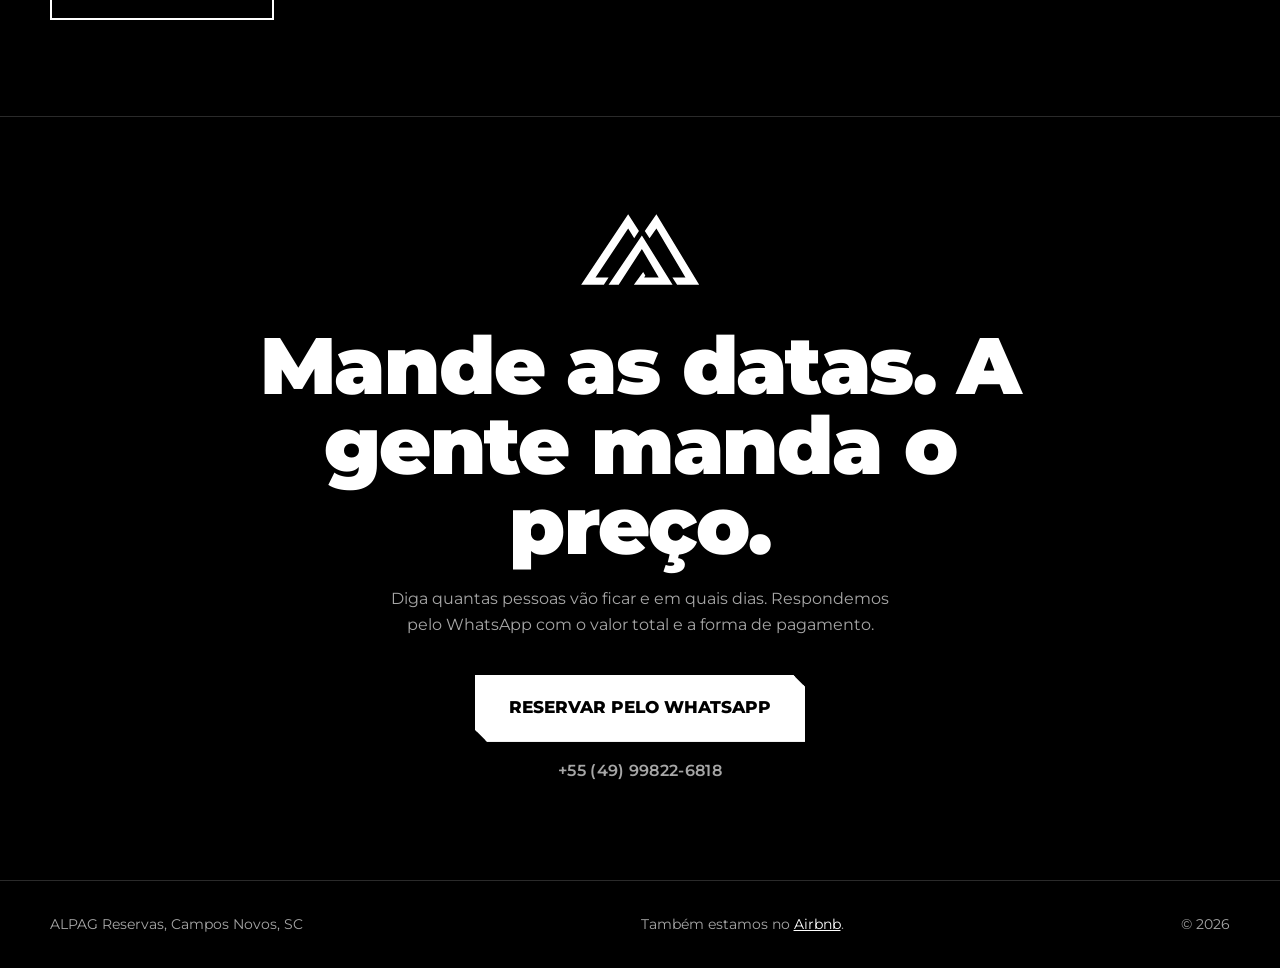
==== commit 7659fec8: "Add additional photos for studio listings" ====
--- a/index.html
+++ b/index.html
@@ -47,7 +47,7 @@
     airbnb: "https://www.airbnb.com.br/rooms/1745908216322106180",
     resumo: "Estúdio elegante e bem localizado no Centro, com cama queen, cozinha e estacionamento no local. Uma boa escolha para quem viaja sozinho ou a dois.",
     itens: ["Cama queen", "Cozinha equipada", "Wi-Fi", "TV", "Estacionamento gratuito"],
-    fotos: ["fotos/estudio-01-sala.jpg", "fotos/estudio-02-trabalho.jpg"], // sem fotos: deixe [] e aparece a logo no lugar
+    fotos: ["fotos/estudio-01-sala.jpg", "fotos/estudio-01-mesa.jpg", "fotos/estudio-01-cozinha.jpg"], // sem fotos: deixe [] e aparece a logo no lugar
   },
   {
     nome: "Estúdio 02 no Centro",
@@ -58,7 +58,7 @@
     airbnb: "https://www.airbnb.com.br/rooms/1545924111350423313",
     resumo: "Ambiente integrado, silencioso e bem iluminado, próximo ao Colégio Auxiliadora e à Avenida JK. Conveniência, padaria, supermercado e academia a menos de 200 m.",
     itens: ["2 camas de solteiro", "Cozinha com cafeteira e sanduicheira", "Espaço de trabalho exclusivo", "Wi-Fi de qualidade", "TV com diversos canais", "1 vaga de garagem", "Entrada independente"],
-    fotos: ["fotos/estudio-02-quarto.jpg", "fotos/estudio-02-entrada.jpg"],
+    fotos: ["fotos/estudio-02-quarto.jpg", "fotos/estudio-02-entrada.jpg", "fotos/estudio-02-mesa.jpg"],
   },
 ];
 /* ===================================================================== */
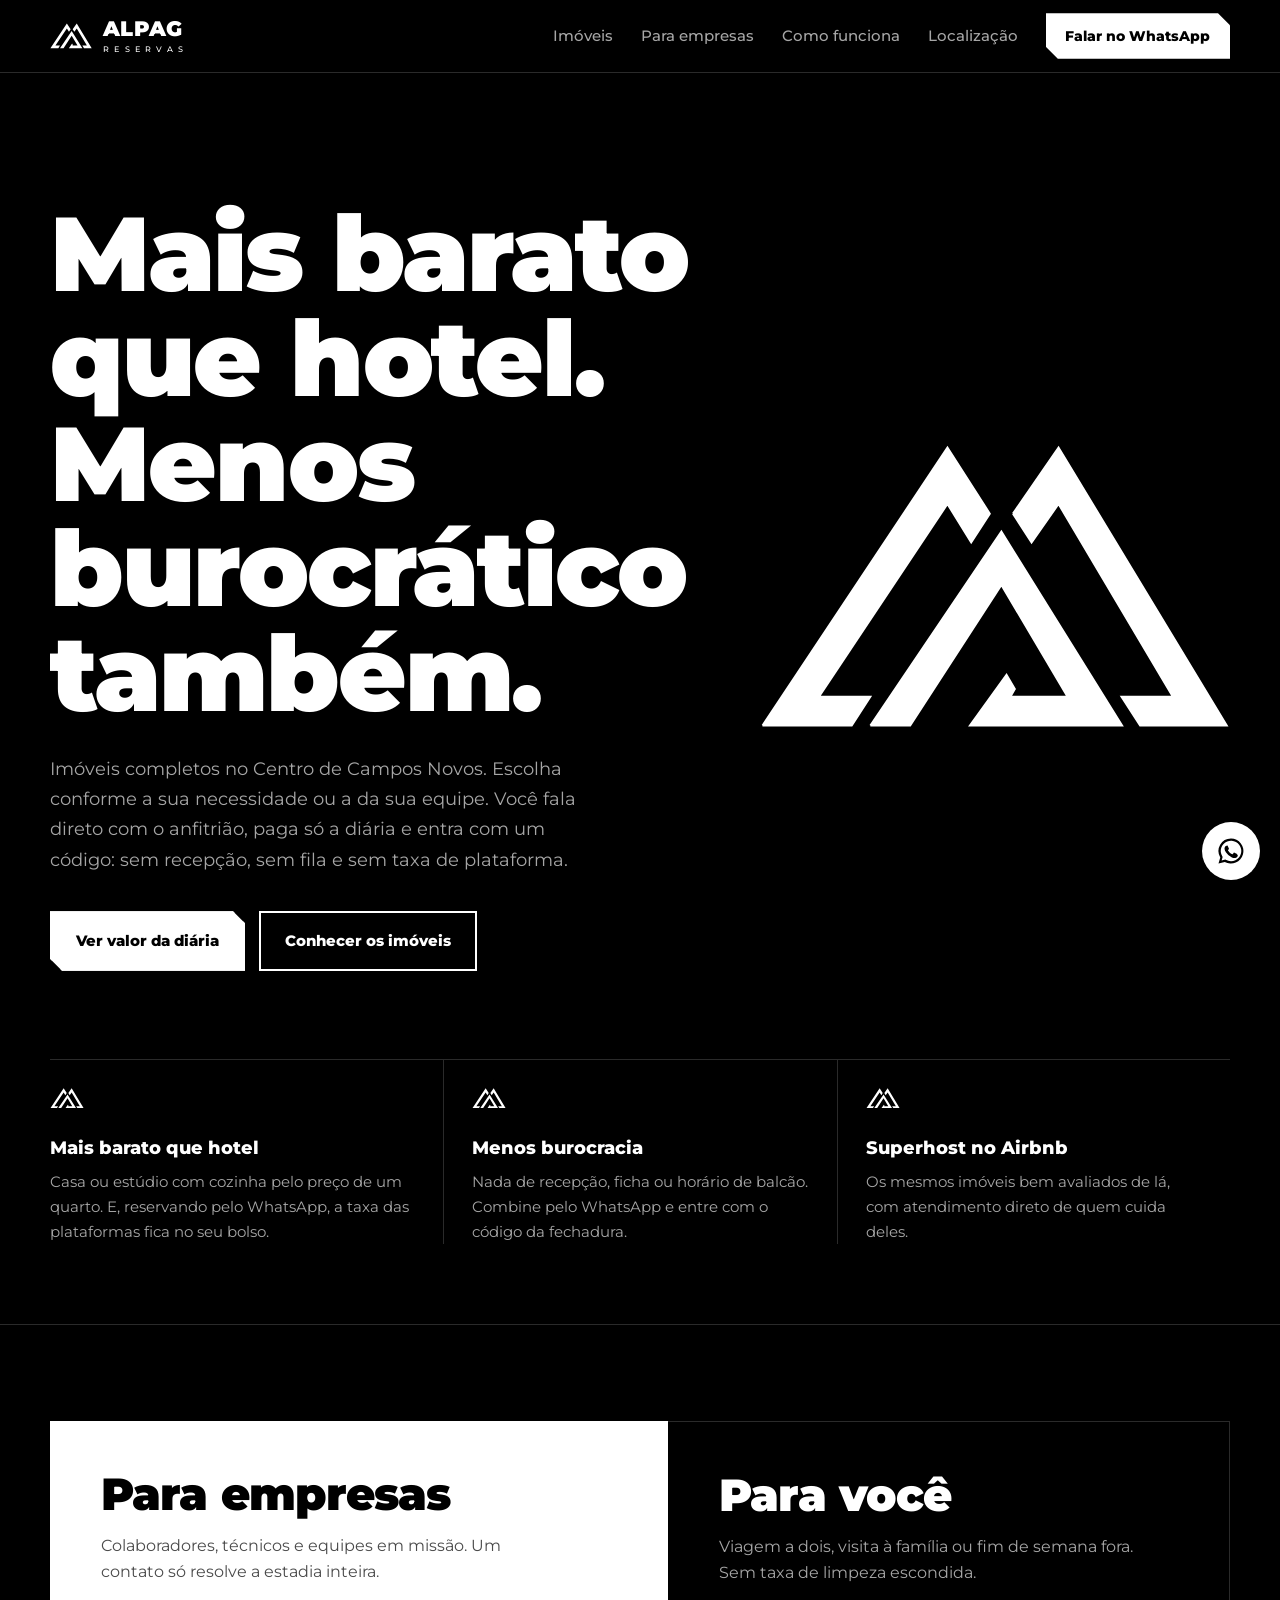
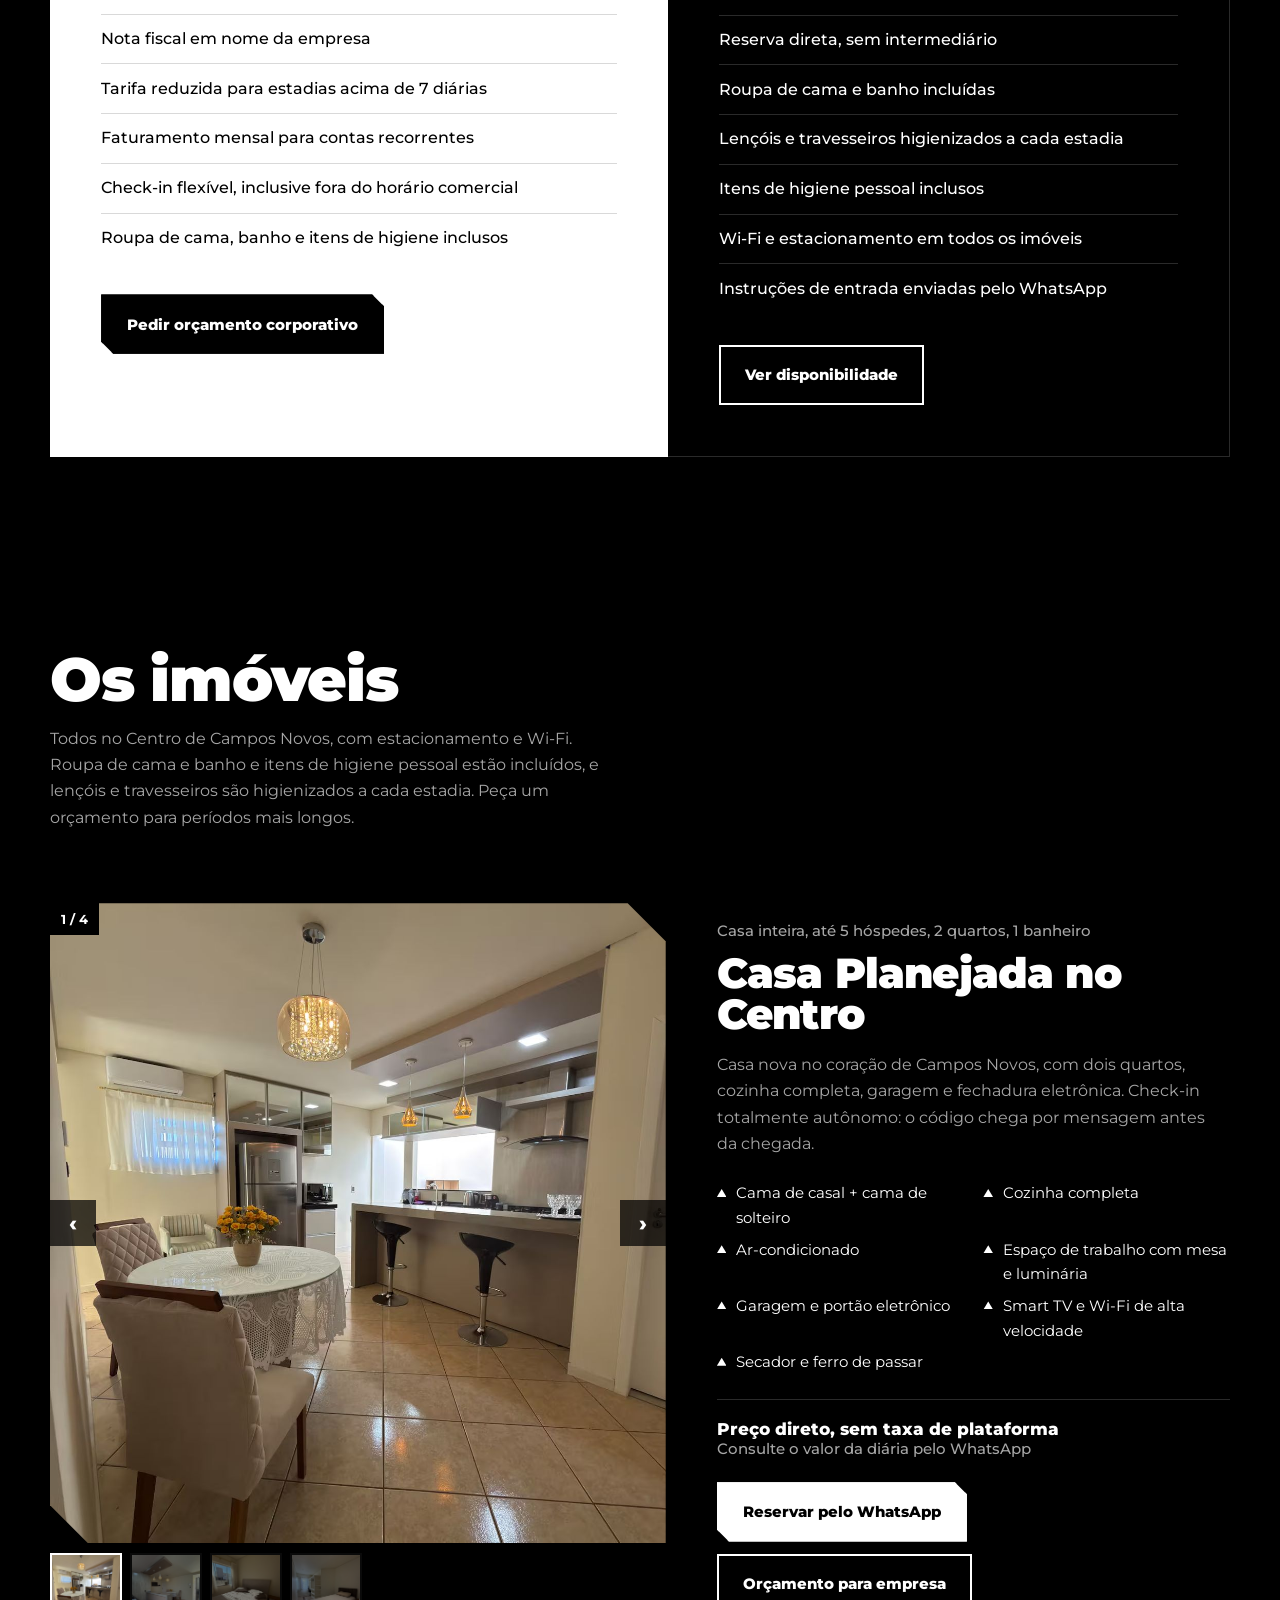
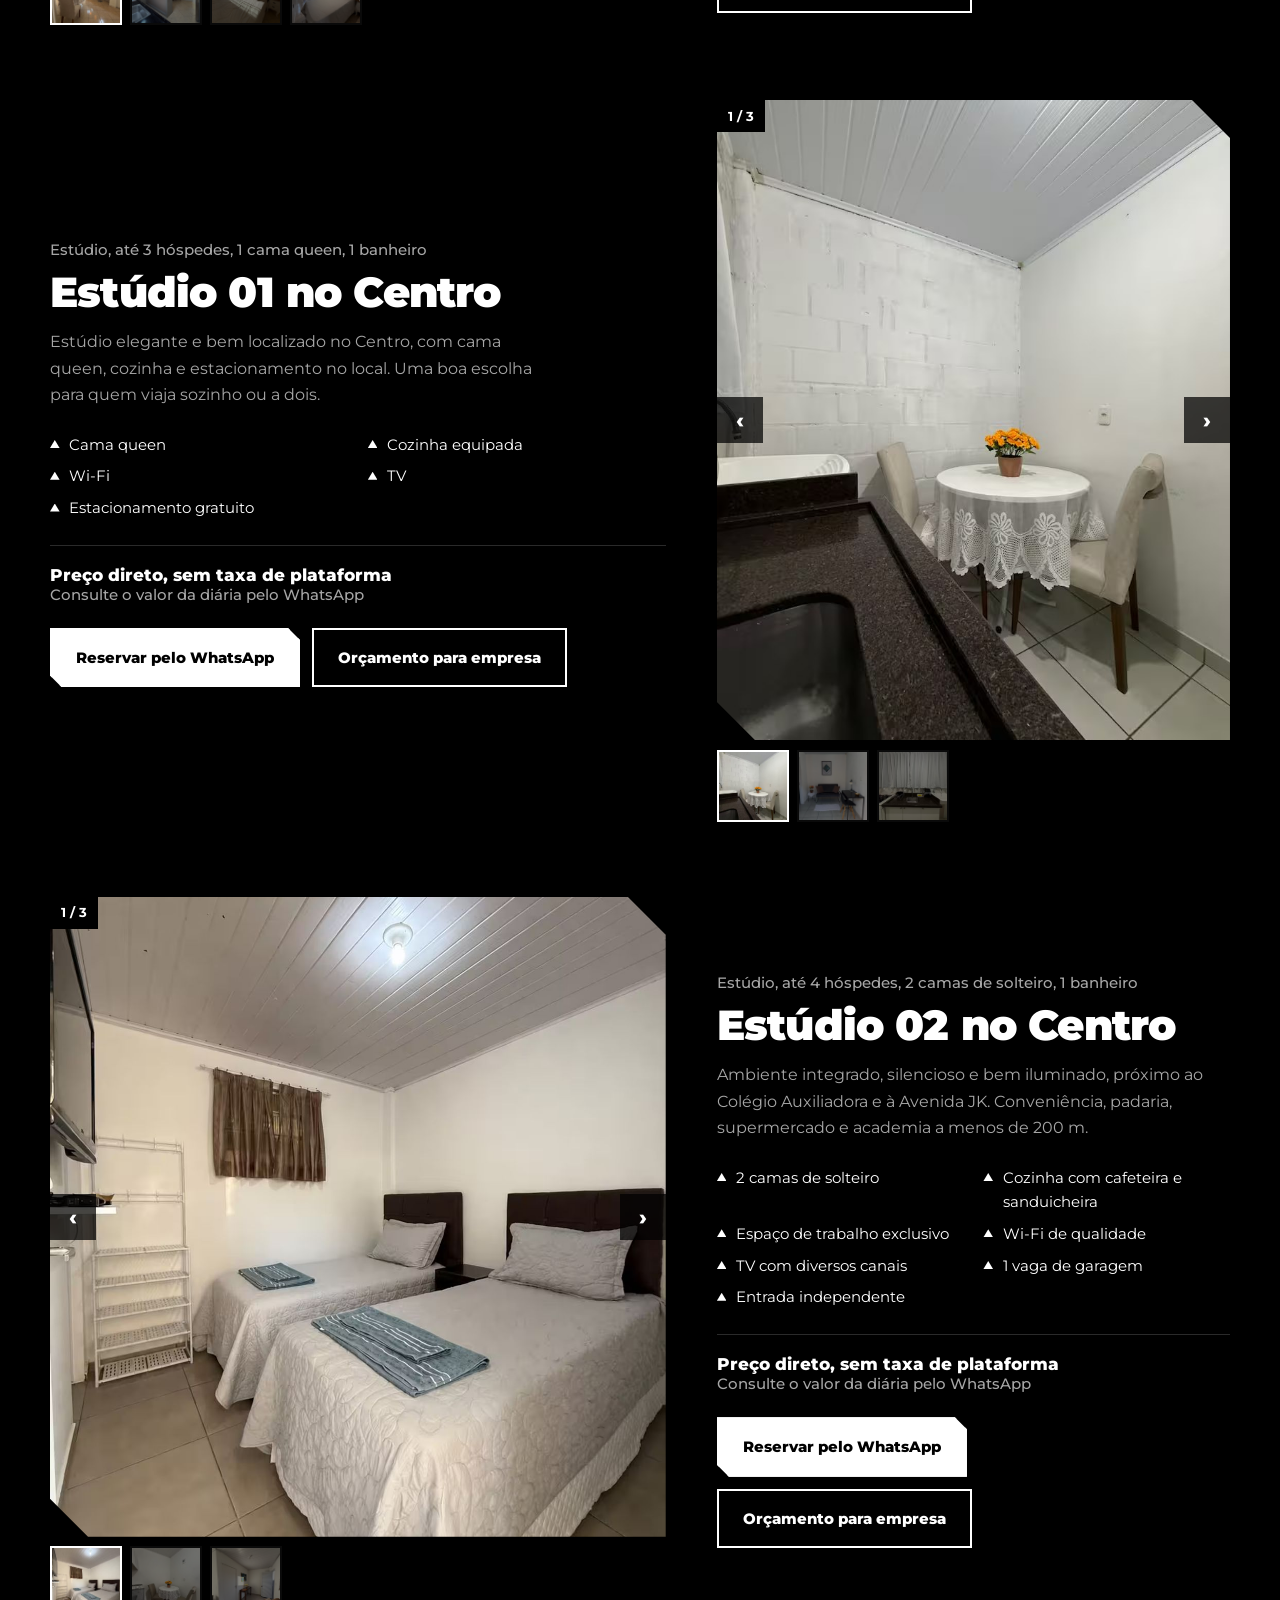
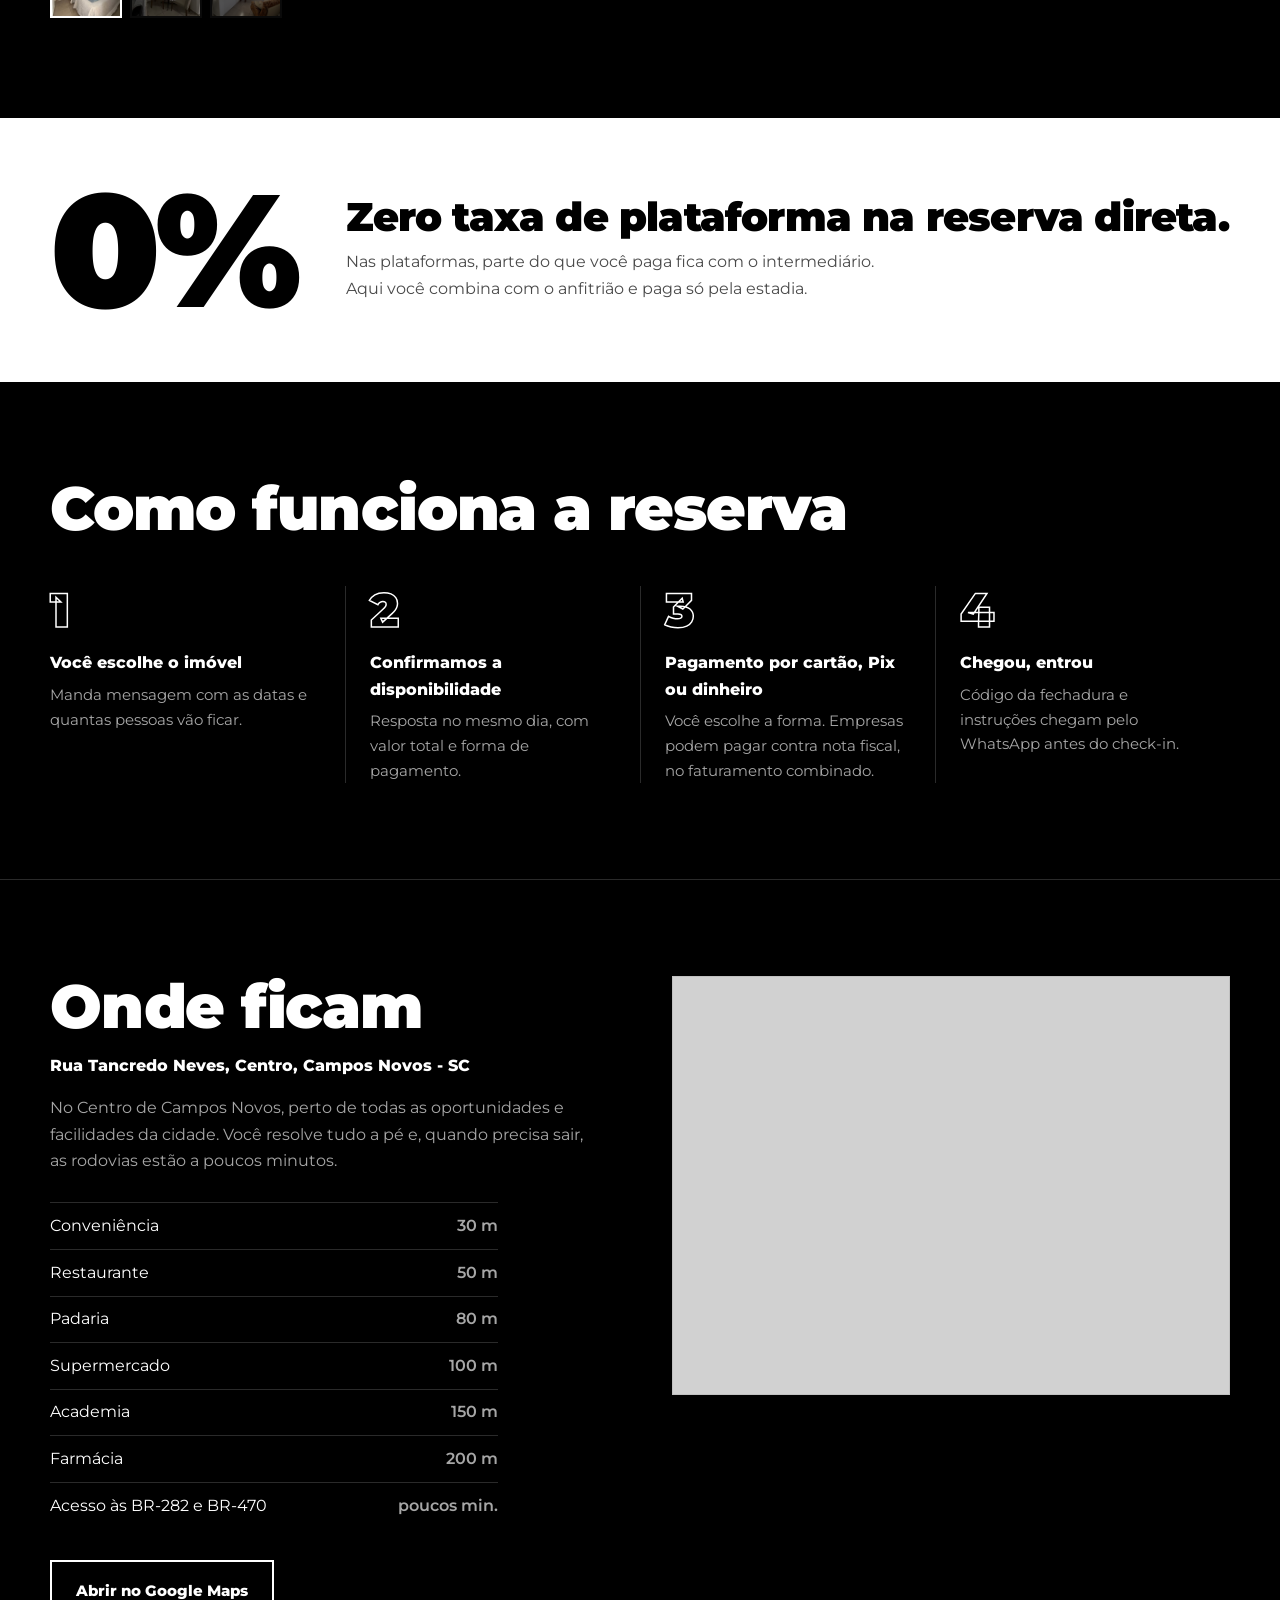
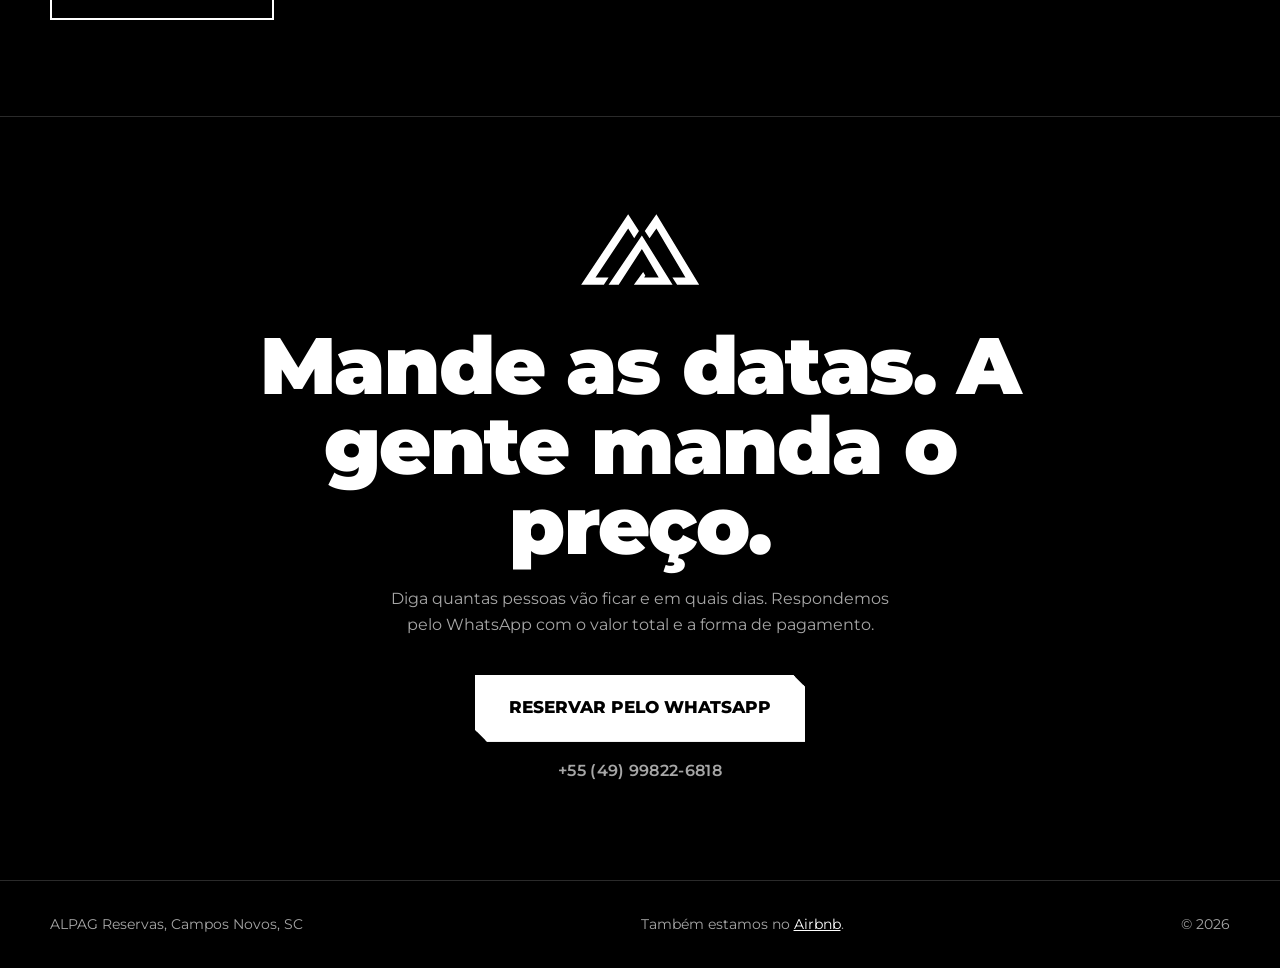
==== commit f3a36950: "Reorder photo array elements in index.html" ====
--- a/index.html
+++ b/index.html
@@ -47,7 +47,7 @@
     airbnb: "https://www.airbnb.com.br/rooms/1745908216322106180",
     resumo: "Estúdio elegante e bem localizado no Centro, com cama queen, cozinha e estacionamento no local. Uma boa escolha para quem viaja sozinho ou a dois.",
     itens: ["Cama queen", "Cozinha equipada", "Wi-Fi", "TV", "Estacionamento gratuito"],
-    fotos: ["fotos/estudio-01-sala.jpg", "fotos/estudio-01-mesa.jpg", "fotos/estudio-01-cozinha.jpg"], // sem fotos: deixe [] e aparece a logo no lugar
+    fotos: ["fotos/estudio-01-mesa.jpg", "fotos/estudio-01-sala.jpg", "fotos/estudio-01-cozinha.jpg"], // sem fotos: deixe [] e aparece a logo no lugar
   },
   {
     nome: "Estúdio 02 no Centro",
@@ -58,7 +58,7 @@
     airbnb: "https://www.airbnb.com.br/rooms/1545924111350423313",
     resumo: "Ambiente integrado, silencioso e bem iluminado, próximo ao Colégio Auxiliadora e à Avenida JK. Conveniência, padaria, supermercado e academia a menos de 200 m.",
     itens: ["2 camas de solteiro", "Cozinha com cafeteira e sanduicheira", "Espaço de trabalho exclusivo", "Wi-Fi de qualidade", "TV com diversos canais", "1 vaga de garagem", "Entrada independente"],
-    fotos: ["fotos/estudio-02-quarto.jpg", "fotos/estudio-02-entrada.jpg", "fotos/estudio-02-mesa.jpg"],
+    fotos: ["fotos/estudio-02-quarto.jpg", "fotos/estudio-02-mesa.jpg", "fotos/estudio-02-entrada.jpg"],
   },
 ];
 /* ===================================================================== */
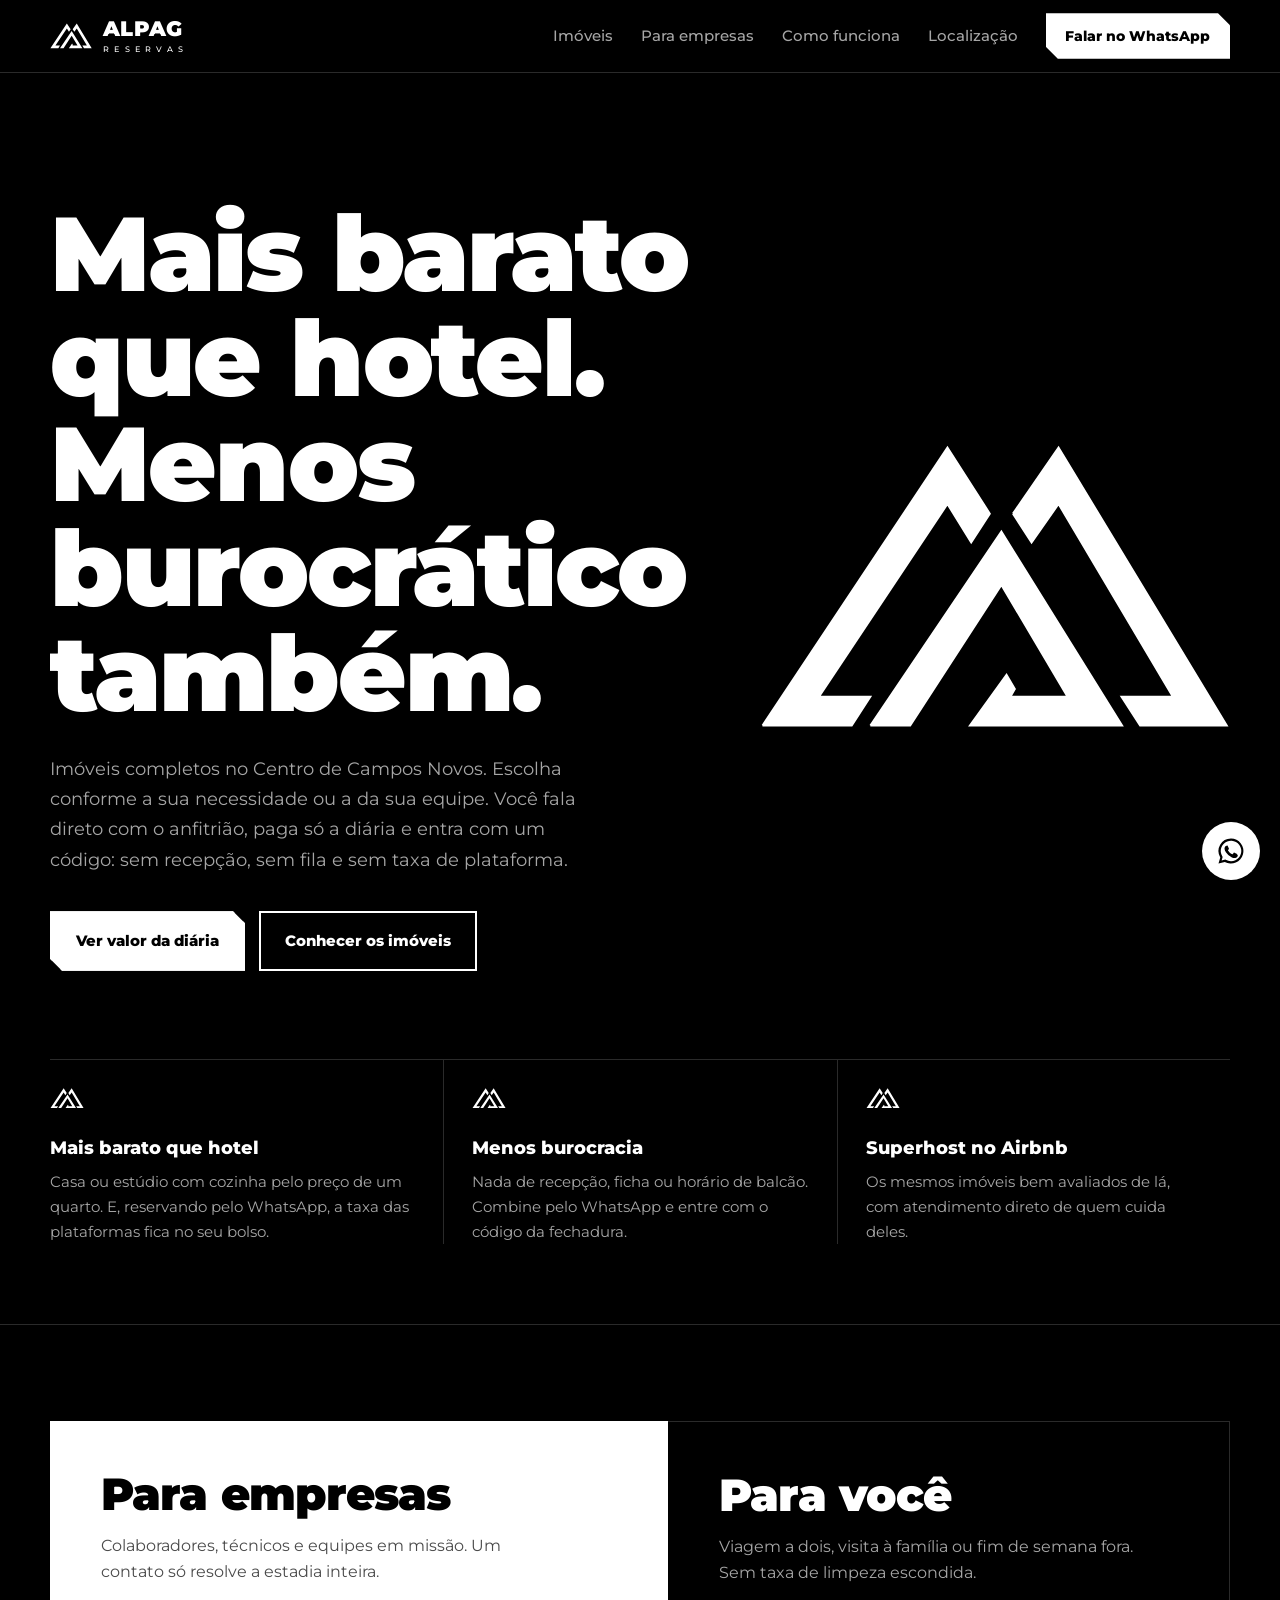
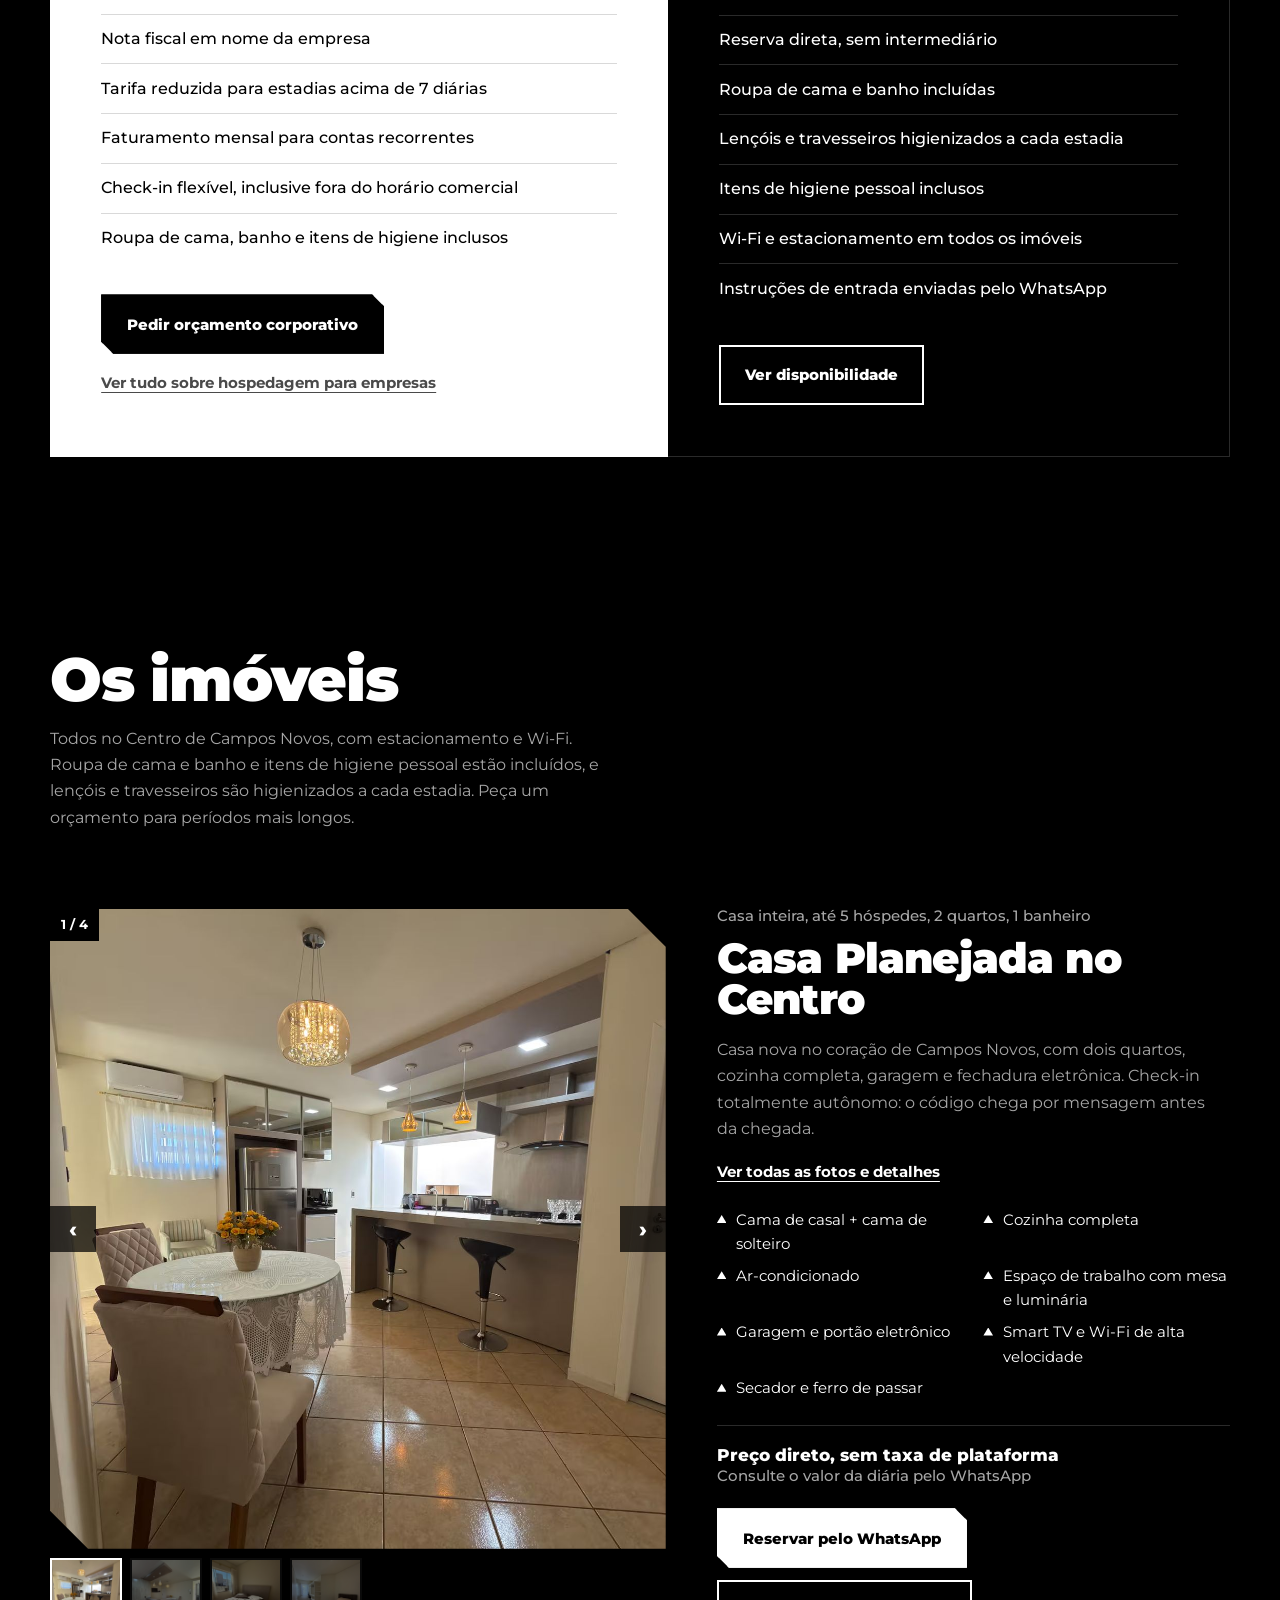
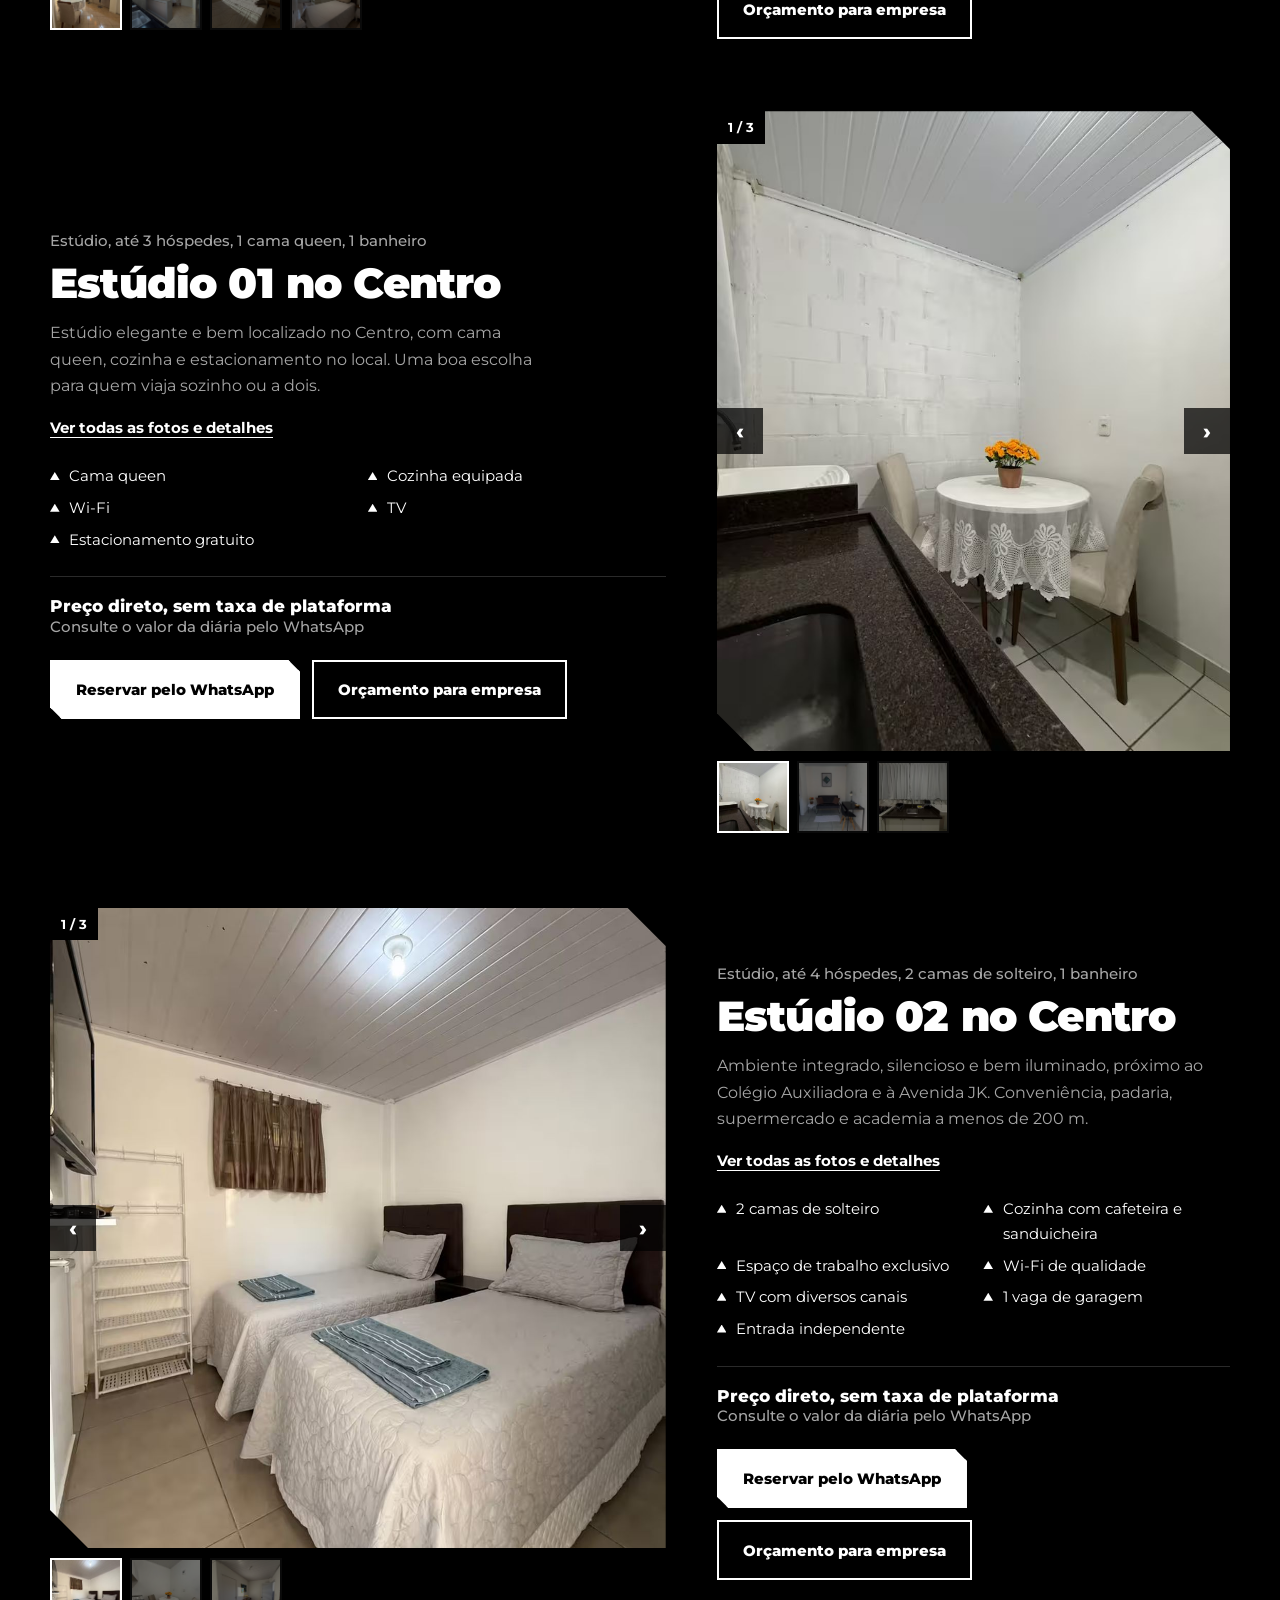
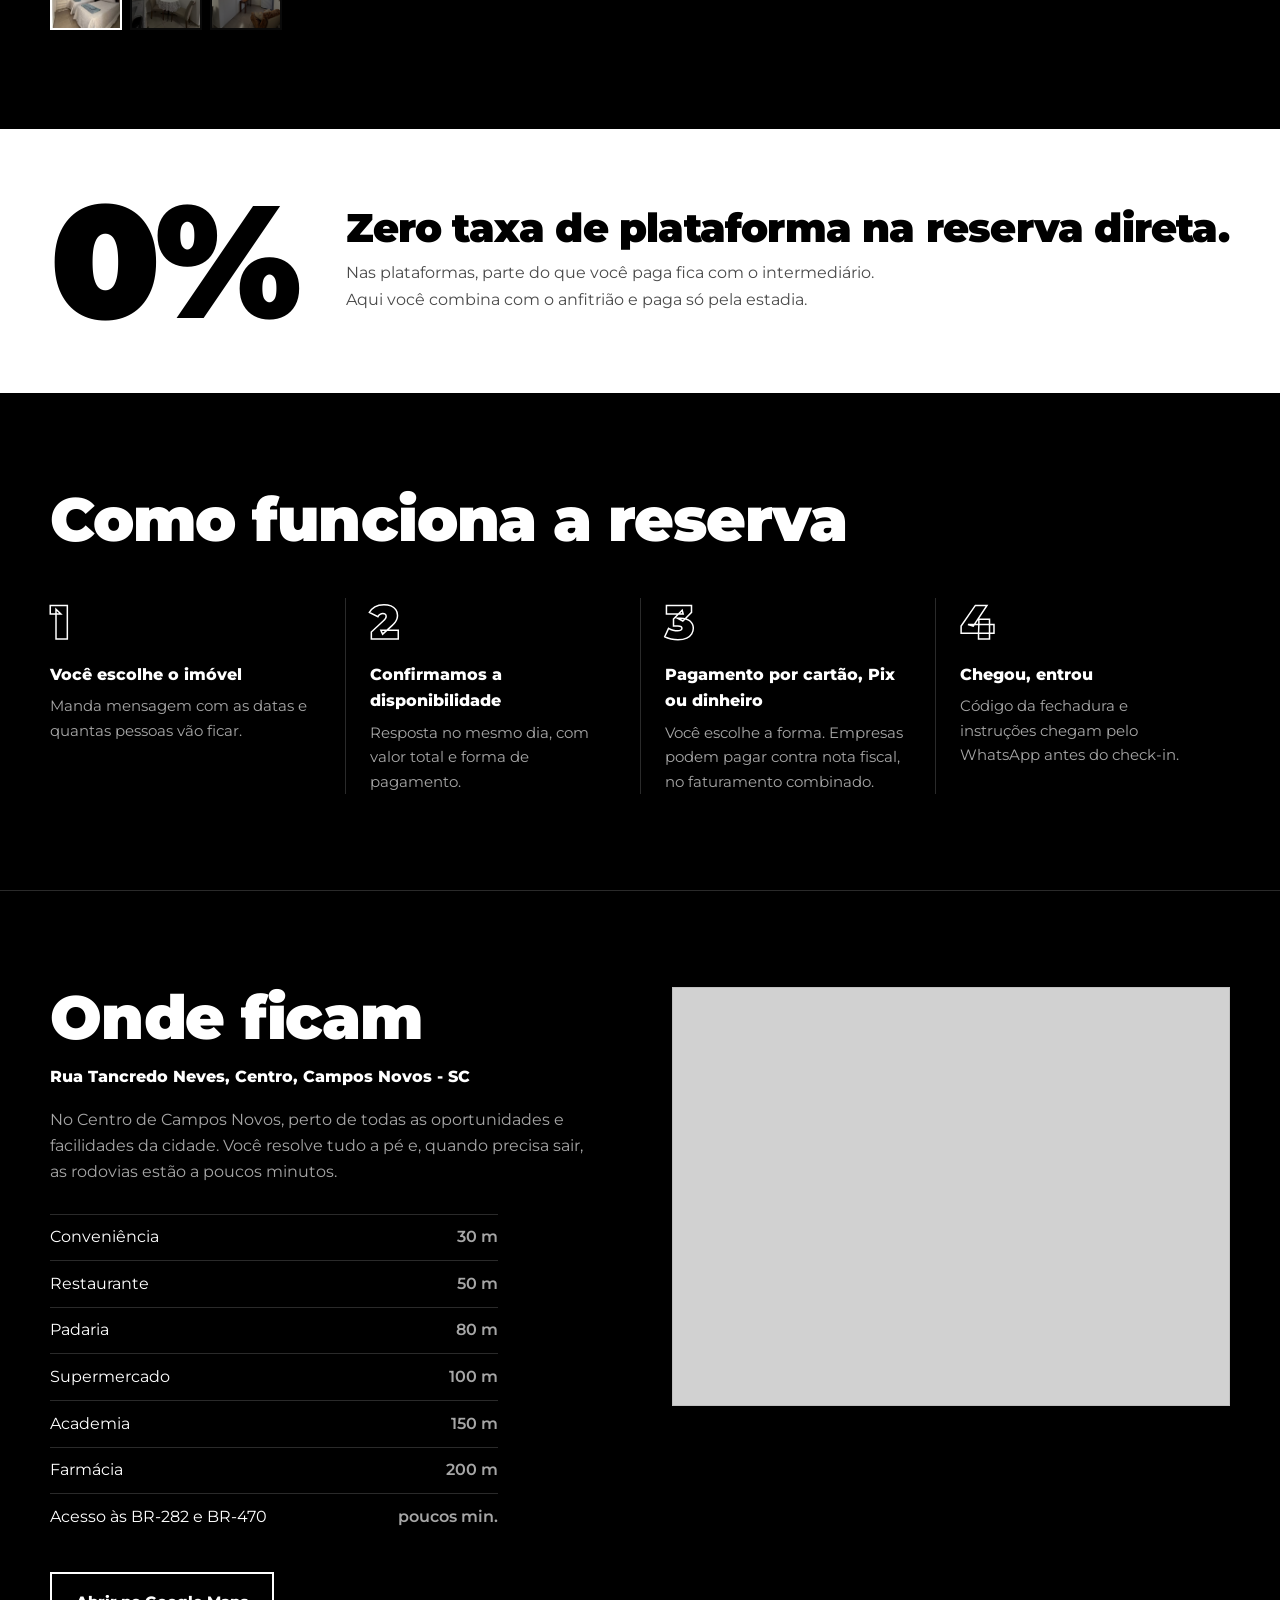
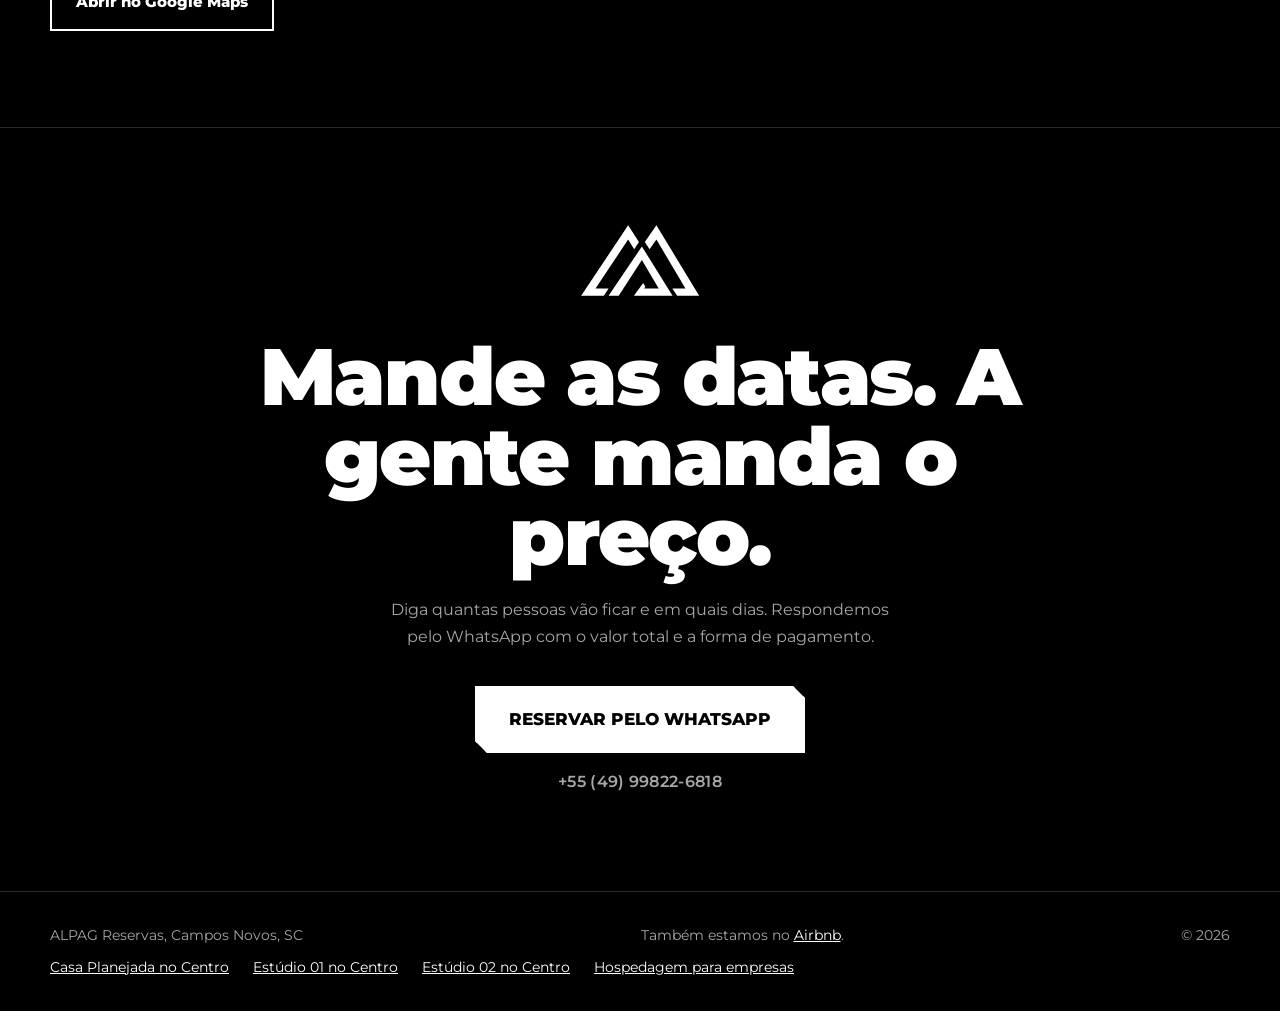
==== commit 1193777e: "Add files via upload" ====
--- a/index.html
+++ b/index.html
@@ -7,6 +7,49 @@
 <title>ALPAG Reservas — hospedagem por diária em Campos Novos, SC</title>
 <meta name="description" content="Imóveis completos no Centro de Campos Novos, SC, para você ou sua equipe. Mais barato que hotel e sem burocracia: diária direto com o anfitrião, sem taxa de plataforma. Nota fiscal para empresas. Superhost no Airbnb.">
 <link rel="icon" href="data:image/svg+xml,%3Csvg xmlns='http://www.w3.org/2000/svg' viewBox='240 230 750 460'%3E%3Crect x='240' y='230' width='750' height='460' fill='%23000'/%3E%3Cg fill='%23fff'%3E%3Cpolygon points='252,675 540,242 606,345 577,390 540,330 340,630 420,630 391,675'/%3E%3Cpolygon points='642,345 713,242 975,675 840,675 811,630 891,630 713,330 671,390'/%3E%3Cpolygon points='420,675 624,373 812,675 575,675 632,596 645,618 638,630 727,630 624,456 482,675'/%3E%3C/g%3E%3C/svg%3E">
+<link rel="canonical" href="https://alpagltda.com.br/">
+
+<!-- Pré-visualização ao compartilhar o link (WhatsApp, Facebook, Instagram) -->
+<meta property="og:type" content="website">
+<meta property="og:locale" content="pt_BR">
+<meta property="og:site_name" content="ALPAG Reservas">
+<meta property="og:title" content="ALPAG Reservas — hospedagem por diária em Campos Novos, SC">
+<meta property="og:description" content="Casa e estúdios completos no Centro de Campos Novos. Diária direto com o anfitrião, sem taxa de plataforma. Nota fiscal para empresas.">
+<meta property="og:url" content="https://alpagltda.com.br/">
+<meta property="og:image" content="https://alpagltda.com.br/fotos/casa-sala-cozinha.jpg">
+<meta name="twitter:card" content="summary_large_image">
+
+<!-- Dados estruturados: ajudam o Google a entender que isto é uma hospedagem -->
+<script type="application/ld+json">
+{
+  "@context": "https://schema.org",
+  "@type": "LodgingBusiness",
+  "name": "ALPAG Reservas",
+  "description": "Hospedagem por diária em Campos Novos, SC: casa e estúdios completos no Centro, com estacionamento, Wi-Fi e check-in autônomo. Atendimento a empresas com nota fiscal.",
+  "url": "https://alpagltda.com.br/",
+  "telephone": "+55 49 99822-6818",
+  "image": [
+    "https://alpagltda.com.br/fotos/casa-sala-cozinha.jpg",
+    "https://alpagltda.com.br/fotos/estudio-01-sala.jpg",
+    "https://alpagltda.com.br/fotos/estudio-02-quarto.jpg"
+  ],
+  "address": {
+    "@type": "PostalAddress",
+    "streetAddress": "Rua Tancredo Neves, Centro",
+    "addressLocality": "Campos Novos",
+    "addressRegion": "SC",
+    "addressCountry": "BR"
+  },
+  "areaServed": "Campos Novos, SC",
+  "amenityFeature": [
+    {"@type": "LocationFeatureSpecification", "name": "Wi-Fi", "value": true},
+    {"@type": "LocationFeatureSpecification", "name": "Estacionamento gratuito", "value": true},
+    {"@type": "LocationFeatureSpecification", "name": "Cozinha", "value": true},
+    {"@type": "LocationFeatureSpecification", "name": "Check-in autônomo", "value": true}
+  ],
+  "sameAs": ["https://www.airbnb.com.br/users/profile/1545907059866512621"]
+}
+</script>
 <link rel="preconnect" href="https://fonts.googleapis.com">
 <link rel="preconnect" href="https://fonts.gstatic.com" crossorigin>
 <link href="https://fonts.googleapis.com/css2?family=Montserrat:wght@400;500;600;800;900&display=swap" rel="stylesheet">
@@ -29,6 +72,7 @@
 const IMOVEIS = [
   {
     nome: "Casa Planejada no Centro",
+    pagina: "casa-centro",
     tipo: "Casa inteira",
     hospedes: 5,
     quartos: "2 quartos, 1 banheiro",
@@ -40,6 +84,7 @@
   },
   {
     nome: "Estúdio 01 no Centro",
+    pagina: "estudio-01",
     tipo: "Estúdio",
     hospedes: 3,
     quartos: "1 cama queen, 1 banheiro",
@@ -51,6 +96,7 @@
   },
   {
     nome: "Estúdio 02 no Centro",
+    pagina: "estudio-02",
     tipo: "Estúdio",
     hospedes: 4,
     quartos: "2 camas de solteiro, 1 banheiro",
@@ -302,6 +348,11 @@
   footer { padding: 2rem 0; color: var(--smoke); font-size: .88rem; border-top: 1px solid var(--graphite); }
   footer .wrap { display: flex; justify-content: space-between; flex-wrap: wrap; gap: .5rem 1.5rem; }
   footer a { color: var(--white); }
+  footer .paginas { list-style: none; display: flex; flex-wrap: wrap; gap: .4rem 1.5rem; width: 100%; }
+  .titulo-link { text-decoration: none; }
+  .titulo-link:hover { text-decoration: underline; text-underline-offset: 6px; }
+  .ver-mais { margin-top: 1rem; font-weight: 700; font-size: .95rem; }
+  .ver-mais a { text-underline-offset: 4px; }
 
   /* Botão flutuante do WhatsApp */
   .zap-flutuante {
@@ -336,7 +387,7 @@
     </a>
     <nav>
       <a href="#imoveis">Imóveis</a>
-      <a href="#empresas">Para empresas</a>
+      <a href="/empresas">Para empresas</a>
       <a href="#como-funciona">Como funciona</a>
       <a href="#localizacao">Localização</a>
       <a class="btn" data-zap>Falar no WhatsApp</a>
@@ -399,6 +450,7 @@
           <li>Roupa de cama, banho e itens de higiene inclusos</li>
         </ul>
         <a class="btn" data-zap data-msg="Olá! Sou de uma empresa e quero um orçamento para hospedagem de colaboradores.">Pedir orçamento corporativo</a>
+        <p class="ver-mais"><a href="/empresas">Ver tudo sobre hospedagem para empresas</a></p>
       </div>
       <div class="publico pessoal">
         <h2>Para você</h2>
@@ -488,6 +540,12 @@
     <span><span data-nome></span>, <span data-cidade></span></span>
     <span class="plataformas">Também estamos no <a data-airbnb target="_blank" rel="noopener">Airbnb</a><span data-booking-wrap> e na <a data-booking target="_blank" rel="noopener">Booking</a></span>.</span>
     <span>© <span id="ano"></span></span>
+    <ul class="paginas">
+      <li><a href="/casa-centro">Casa Planejada no Centro</a></li>
+      <li><a href="/estudio-01">Estúdio 01 no Centro</a></li>
+      <li><a href="/estudio-02">Estúdio 02 no Centro</a></li>
+      <li><a href="/empresas">Hospedagem para empresas</a></li>
+    </ul>
   </div>
 </footer>
 
@@ -535,8 +593,9 @@
       </div>
       <div>
         <p class="meta">${im.tipo}, até ${im.hospedes} hóspedes, ${im.quartos}</p>
-        <h3>${im.nome}</h3>
+        <h3><a class="titulo-link" href="/${im.pagina}">${im.nome}</a></h3>
         <p class="resumo">${im.resumo}</p>
+        <p class="ver-mais"><a href="/${im.pagina}">Ver todas as fotos e detalhes</a></p>
         <ul class="itens">${im.itens.map(t => `<li>${t}</li>`).join("")}</ul>
         <p class="preco">${im.preco
           ? `R$ ${im.preco} <small>por diária, sem taxa de plataforma</small>`
